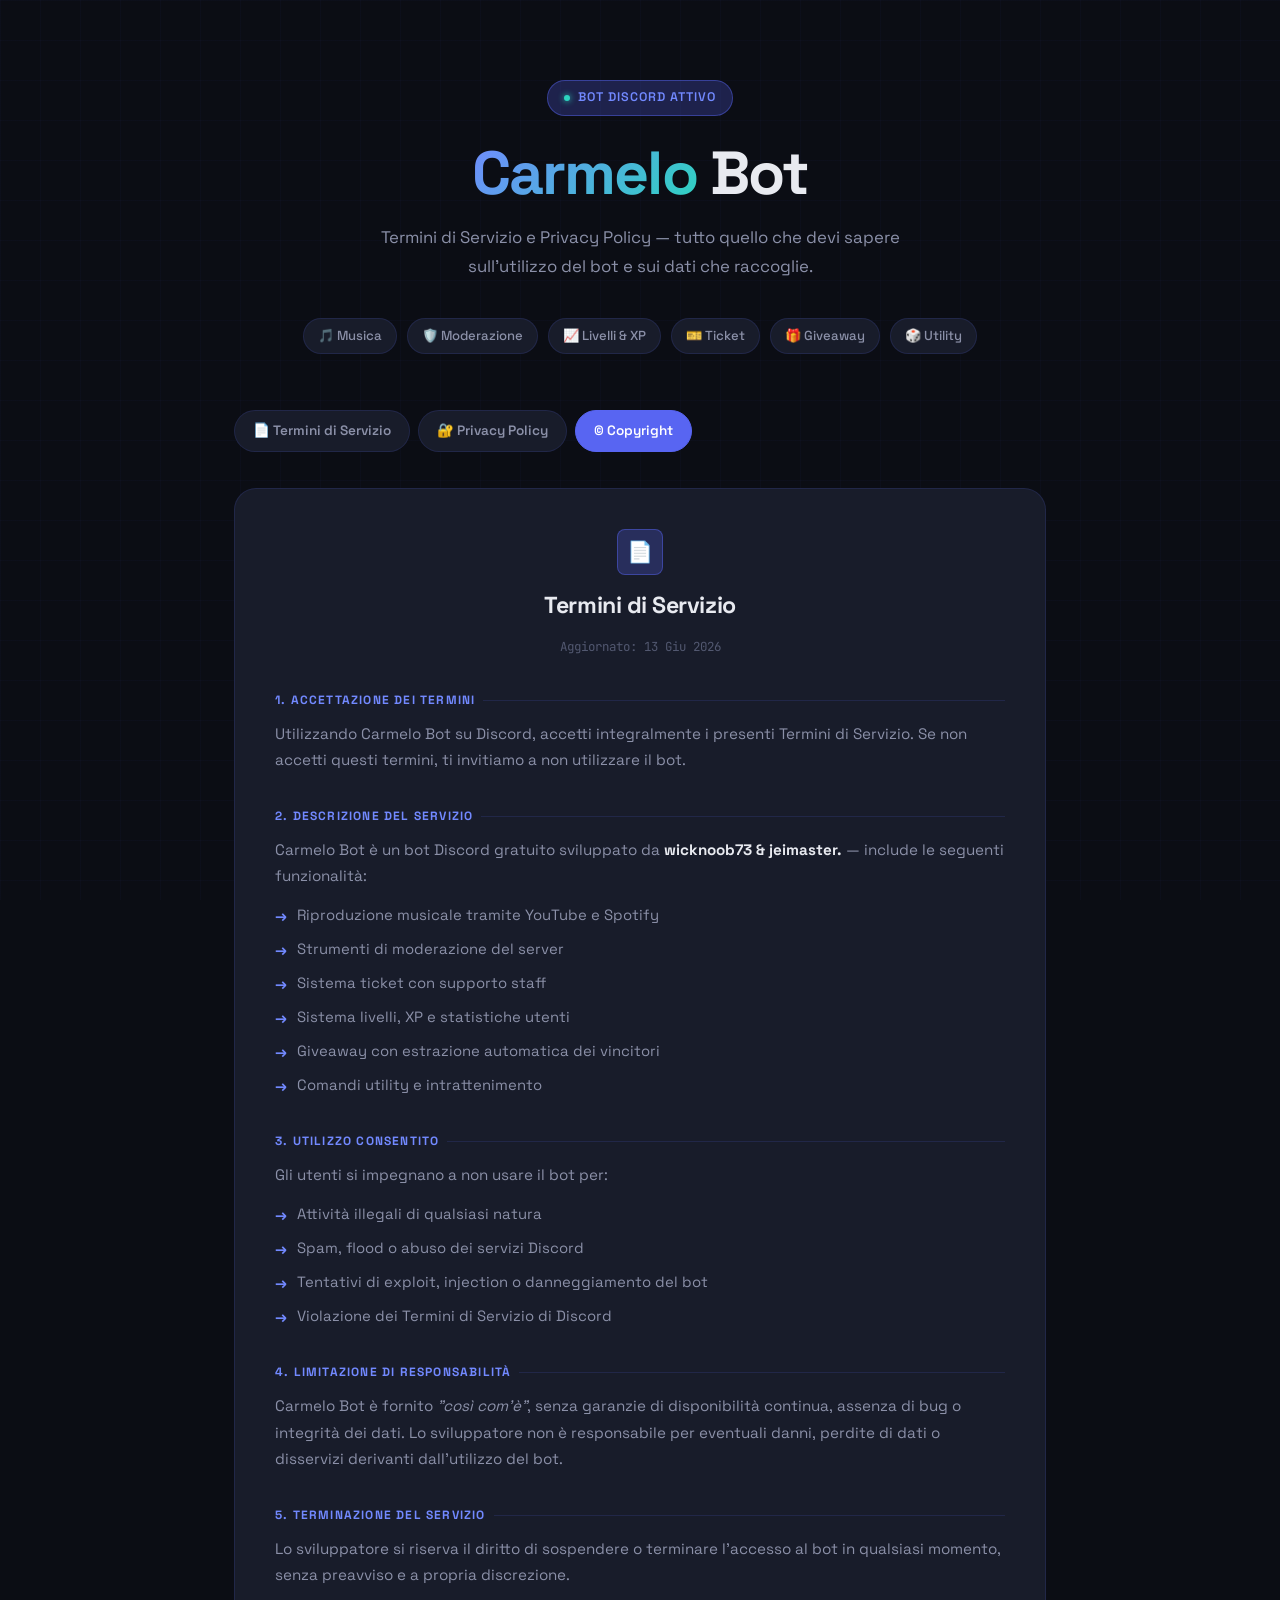
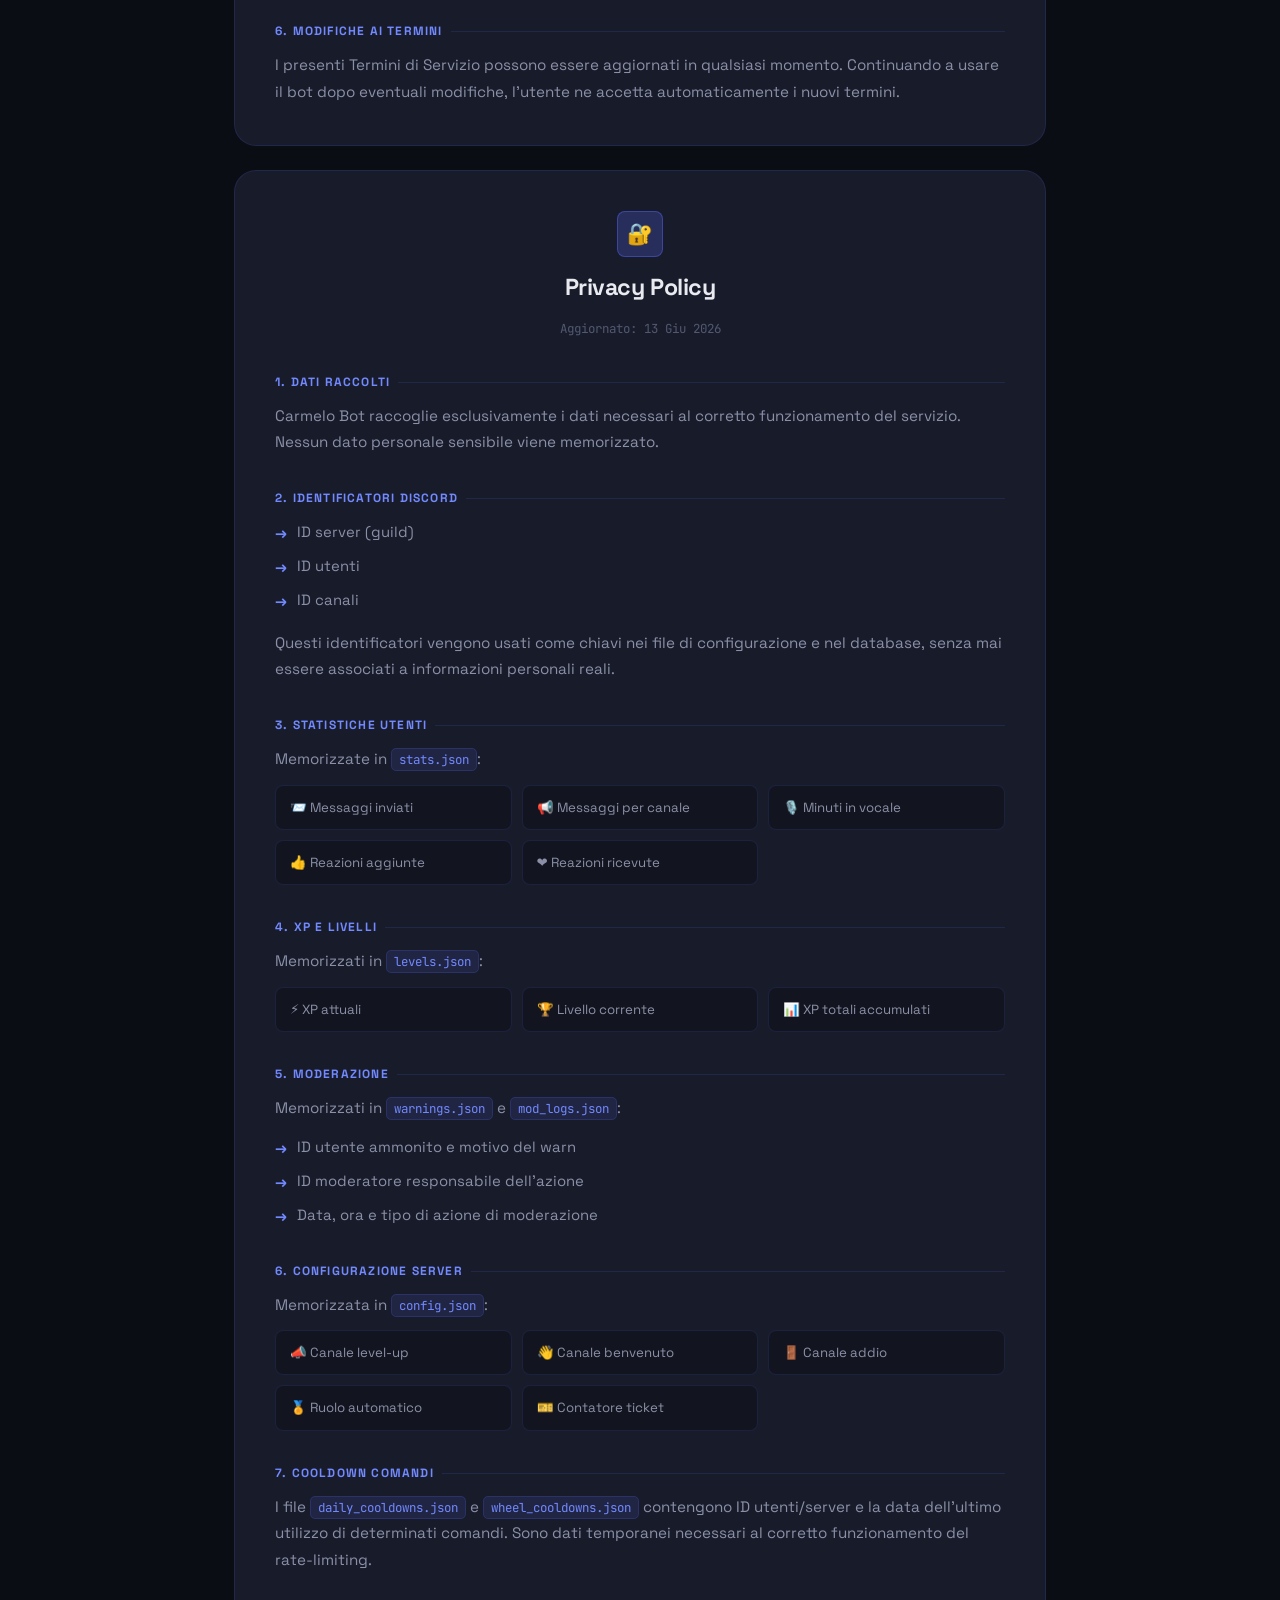
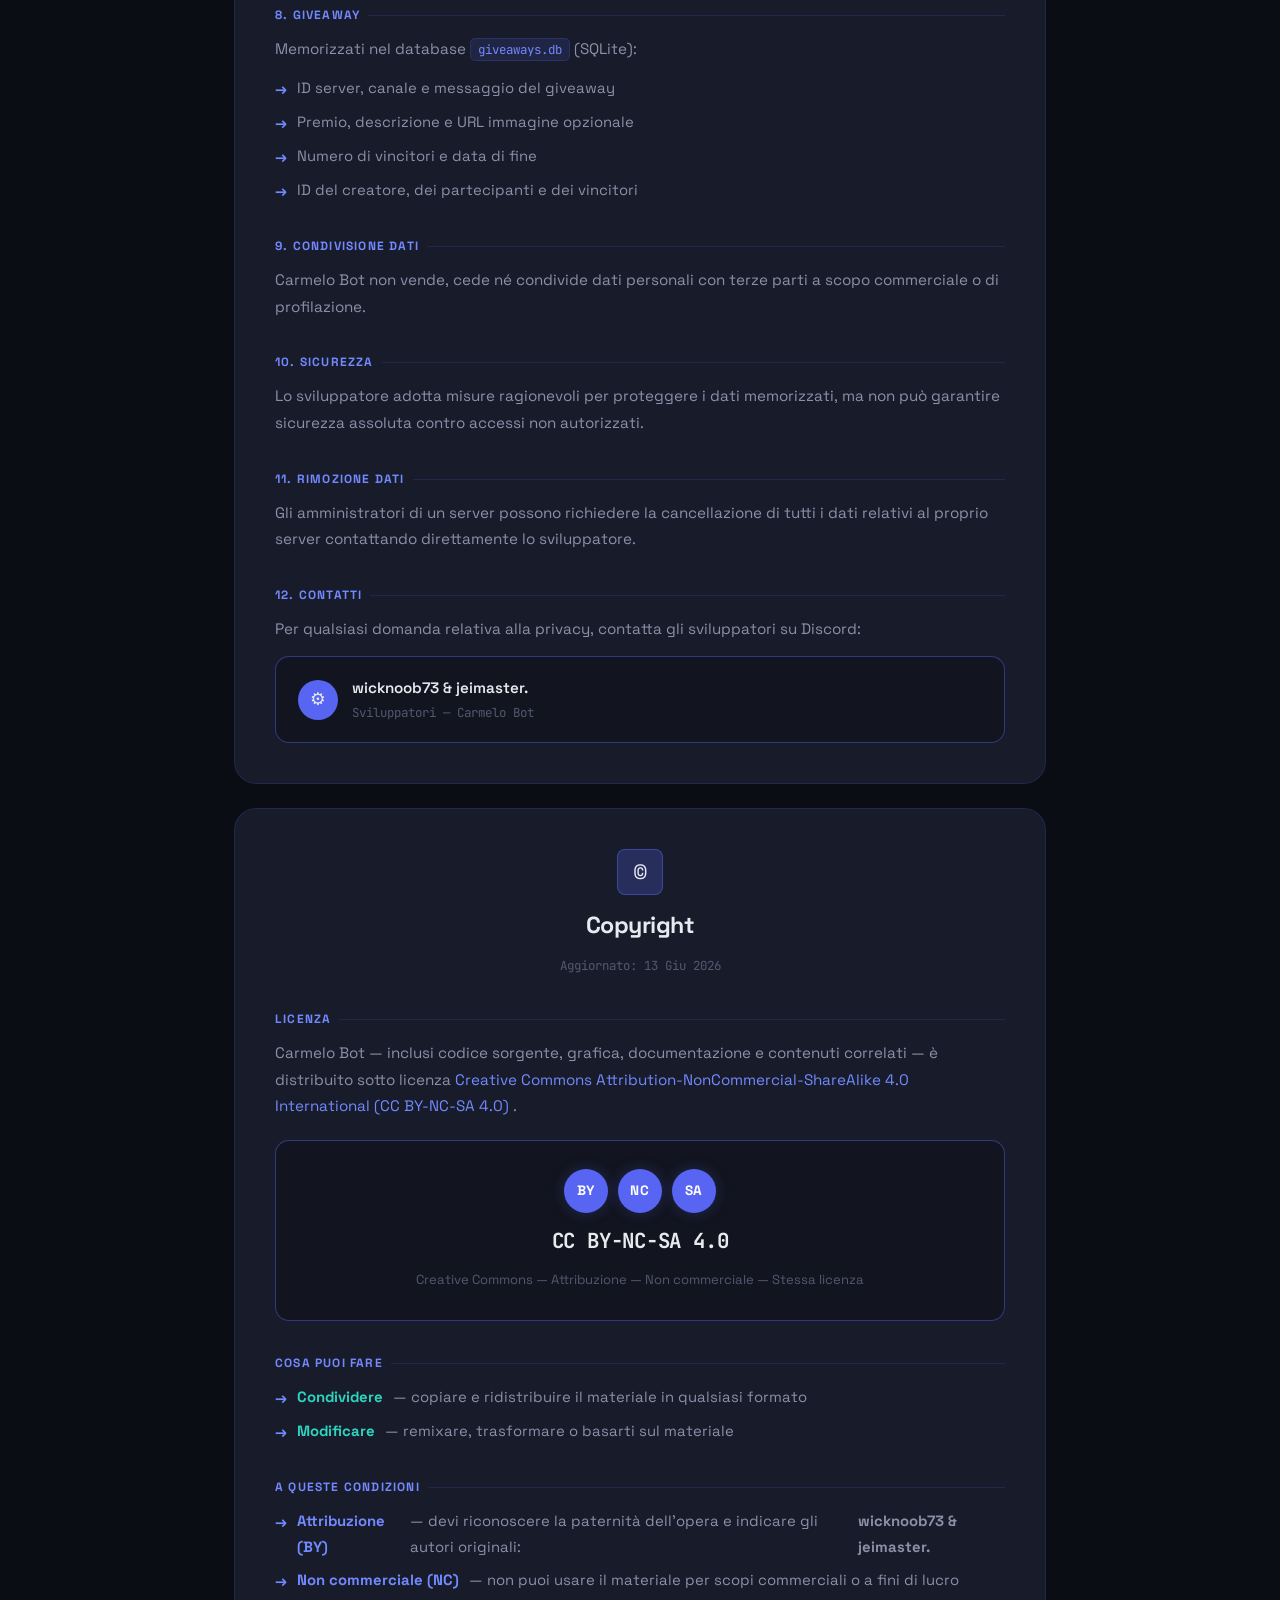
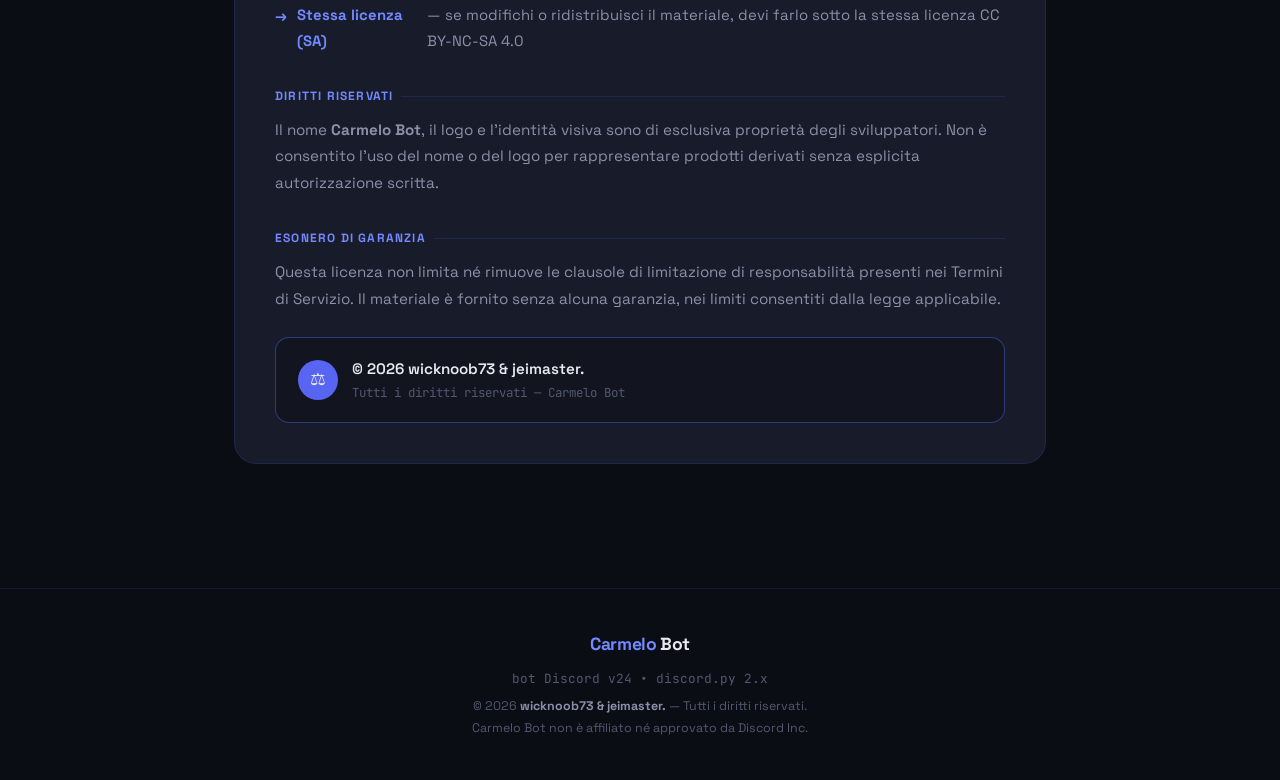
==== index.html @ e75f4383 "Add files via upload" ====
<!DOCTYPE html>
<html lang="it">
<head>
  <meta charset="UTF-8">
  <meta name="viewport" content="width=device-width, initial-scale=1.0">
  <title>Carmelo Bot — Termini di Servizio & Privacy Policy</title>
  <meta name="description" content="Termini di Servizio e Privacy Policy di Carmelo Bot, il bot Discord per musica, moderazione, livelli e molto altro.">
  <link rel="stylesheet" href="style.css">
</head>
<body>

<!-- ═══════════════════════════════ HERO ═══════════════════════════════ -->
<div class="container">
  <header class="hero">
    <div class="hero-badge">
      <span class="dot"></span>
      Bot Discord attivo
    </div>
    <h1><span>Carmelo</span> Bot</h1>
    <p class="hero-sub">
      Termini di Servizio e Privacy Policy — tutto quello che devi sapere
      sull'utilizzo del bot e sui dati che raccoglie.
    </p>
    <div class="hero-chips">
      <span class="chip">🎵 Musica</span>
      <span class="chip">🛡️ Moderazione</span>
      <span class="chip">📈 Livelli & XP</span>
      <span class="chip">🎫 Ticket</span>
      <span class="chip">🎁 Giveaway</span>
      <span class="chip">🎲 Utility</span>
    </div>
  </header>

  <!-- Navigazione sezioni -->
  <nav class="section-nav" aria-label="Sezioni">
    <a href="#tos"       class="nav-pill active">📄 Termini di Servizio</a>
    <a href="#privacy"   class="nav-pill">🔐 Privacy Policy</a>
    <a href="#copyright" class="nav-pill">©️ Copyright</a>
  </nav>

  <!-- ═══════════════════ TERMINI DI SERVIZIO ═══════════════════ -->
  <section id="tos" class="card">
    <div class="card-header card-header--center">
      <div class="card-icon">📄</div>
      <h2>Termini di Servizio</h2>
      <span class="last-updated">Aggiornato: 13 Giu 2026</span>
    </div>

    <h3>1. Accettazione dei termini</h3>
    <p>
      Utilizzando Carmelo Bot su Discord, accetti integralmente i presenti Termini di Servizio.
      Se non accetti questi termini, ti invitiamo a non utilizzare il bot.
    </p>

    <h3>2. Descrizione del servizio</h3>
    <p>
      Carmelo Bot è un bot Discord gratuito sviluppato da
      <strong style="color: var(--text-primary);">wicknoob73 &amp; jeimaster.</strong>
      — include le seguenti funzionalità:
    </p>
    <ul>
      <li>Riproduzione musicale tramite YouTube e Spotify</li>
      <li>Strumenti di moderazione del server</li>
      <li>Sistema ticket con supporto staff</li>
      <li>Sistema livelli, XP e statistiche utenti</li>
      <li>Giveaway con estrazione automatica dei vincitori</li>
      <li>Comandi utility e intrattenimento</li>
    </ul>

    <h3>3. Utilizzo consentito</h3>
    <p>Gli utenti si impegnano a non usare il bot per:</p>
    <ul>
      <li>Attività illegali di qualsiasi natura</li>
      <li>Spam, flood o abuso dei servizi Discord</li>
      <li>Tentativi di exploit, injection o danneggiamento del bot</li>
      <li>Violazione dei Termini di Servizio di Discord</li>
    </ul>

    <h3>4. Limitazione di responsabilità</h3>
    <p>
      Carmelo Bot è fornito <em>"così com'è"</em>, senza garanzie di disponibilità continua,
      assenza di bug o integrità dei dati. Lo sviluppatore non è responsabile per
      eventuali danni, perdite di dati o disservizi derivanti dall'utilizzo del bot.
    </p>

    <h3>5. Terminazione del servizio</h3>
    <p>
      Lo sviluppatore si riserva il diritto di sospendere o terminare l'accesso al bot
      in qualsiasi momento, senza preavviso e a propria discrezione.
    </p>

    <h3>6. Modifiche ai termini</h3>
    <p>
      I presenti Termini di Servizio possono essere aggiornati in qualsiasi momento.
      Continuando a usare il bot dopo eventuali modifiche, l'utente ne accetta automaticamente i nuovi termini.
    </p>
  </section>

  <!-- ═══════════════════ PRIVACY POLICY ═══════════════════════ -->
  <section id="privacy" class="card">
    <div class="card-header card-header--center">
      <div class="card-icon">🔐</div>
      <h2>Privacy Policy</h2>
      <span class="last-updated">Aggiornato: 13 Giu 2026</span>
    </div>

    <h3>1. Dati raccolti</h3>
    <p>
      Carmelo Bot raccoglie esclusivamente i dati necessari al corretto funzionamento
      del servizio. Nessun dato personale sensibile viene memorizzato.
    </p>

    <h3>2. Identificatori Discord</h3>
    <ul>
      <li>ID server (guild)</li>
      <li>ID utenti</li>
      <li>ID canali</li>
    </ul>
    <p>
      Questi identificatori vengono usati come chiavi nei file di configurazione
      e nel database, senza mai essere associati a informazioni personali reali.
    </p>

    <h3>3. Statistiche utenti</h3>
    <p>Memorizzate in <code>stats.json</code>:</p>
    <div class="file-grid">
      <div class="file-pill">📨 Messaggi inviati</div>
      <div class="file-pill">📢 Messaggi per canale</div>
      <div class="file-pill">🎙️ Minuti in vocale</div>
      <div class="file-pill">👍 Reazioni aggiunte</div>
      <div class="file-pill">❤️ Reazioni ricevute</div>
    </div>

    <h3>4. XP e livelli</h3>
    <p>Memorizzati in <code>levels.json</code>:</p>
    <div class="file-grid">
      <div class="file-pill">⚡ XP attuali</div>
      <div class="file-pill">🏆 Livello corrente</div>
      <div class="file-pill">📊 XP totali accumulati</div>
    </div>

    <h3>5. Moderazione</h3>
    <p>Memorizzati in <code>warnings.json</code> e <code>mod_logs.json</code>:</p>
    <ul>
      <li>ID utente ammonito e motivo del warn</li>
      <li>ID moderatore responsabile dell'azione</li>
      <li>Data, ora e tipo di azione di moderazione</li>
    </ul>

    <h3>6. Configurazione server</h3>
    <p>Memorizzata in <code>config.json</code>:</p>
    <div class="file-grid">
      <div class="file-pill">📣 Canale level-up</div>
      <div class="file-pill">👋 Canale benvenuto</div>
      <div class="file-pill">🚪 Canale addio</div>
      <div class="file-pill">🏅 Ruolo automatico</div>
      <div class="file-pill">🎫 Contatore ticket</div>
    </div>

    <h3>7. Cooldown comandi</h3>
    <p>
      I file <code>daily_cooldowns.json</code> e <code>wheel_cooldowns.json</code>
      contengono ID utenti/server e la data dell'ultimo utilizzo di determinati comandi.
      Sono dati temporanei necessari al corretto funzionamento del rate-limiting.
    </p>

    <h3>8. Giveaway</h3>
    <p>Memorizzati nel database <code>giveaways.db</code> (SQLite):</p>
    <ul>
      <li>ID server, canale e messaggio del giveaway</li>
      <li>Premio, descrizione e URL immagine opzionale</li>
      <li>Numero di vincitori e data di fine</li>
      <li>ID del creatore, dei partecipanti e dei vincitori</li>
    </ul>

    <h3>9. Condivisione dati</h3>
    <p>
      Carmelo Bot non vende, cede né condivide dati personali con terze parti
      a scopo commerciale o di profilazione.
    </p>

    <h3>10. Sicurezza</h3>
    <p>
      Lo sviluppatore adotta misure ragionevoli per proteggere i dati memorizzati,
      ma non può garantire sicurezza assoluta contro accessi non autorizzati.
    </p>

    <h3>11. Rimozione dati</h3>
    <p>
      Gli amministratori di un server possono richiedere la cancellazione di tutti i
      dati relativi al proprio server contattando direttamente lo sviluppatore.
    </p>

    <h3>12. Contatti</h3>
    <p>Per qualsiasi domanda relativa alla privacy, contatta gli sviluppatori su Discord:</p>
    <div class="contact-box">
      <div class="avatar">⚙️</div>
      <div>
        <div class="name">wicknoob73 &amp; jeimaster.</div>
        <div class="role">Sviluppatori — Carmelo Bot</div>
      </div>
    </div>
  </section>

  <!-- ═══════════════════ COPYRIGHT ════════════════════════════ -->
  <section id="copyright" class="card">
    <div class="card-header card-header--center">
      <div class="card-icon">©️</div>
      <h2>Copyright</h2>
      <span class="last-updated">Aggiornato: 13 Giu 2026</span>
    </div>

    <h3>Licenza</h3>
    <p>
      Carmelo Bot — inclusi codice sorgente, grafica, documentazione e contenuti correlati —
      è distribuito sotto licenza
      <a href="https://creativecommons.org/licenses/by-nc-sa/4.0/" target="_blank" rel="noopener">
        Creative Commons Attribution-NonCommercial-ShareAlike 4.0 International (CC BY-NC-SA 4.0)
      </a>.
    </p>

    <div class="license-banner">
      <div class="license-badges">
        <span class="license-badge">BY</span>
        <span class="license-badge">NC</span>
        <span class="license-badge">SA</span>
      </div>
      <div class="license-name">CC BY-NC-SA 4.0</div>
      <div class="license-full">Creative Commons — Attribuzione — Non commerciale — Stessa licenza</div>
    </div>

    <h3>Cosa puoi fare</h3>
    <ul>
      <li><strong style="color:var(--accent-teal)">Condividere</strong> — copiare e ridistribuire il materiale in qualsiasi formato</li>
      <li><strong style="color:var(--accent-teal)">Modificare</strong> — remixare, trasformare o basarti sul materiale</li>
    </ul>

    <h3>A queste condizioni</h3>
    <ul>
      <li><strong style="color:var(--blurple-lt)">Attribuzione (BY)</strong> — devi riconoscere la paternità dell'opera e indicare gli autori originali: <strong>wicknoob73 &amp; jeimaster.</strong></li>
      <li><strong style="color:var(--blurple-lt)">Non commerciale (NC)</strong> — non puoi usare il materiale per scopi commerciali o a fini di lucro</li>
      <li><strong style="color:var(--blurple-lt)">Stessa licenza (SA)</strong> — se modifichi o ridistribuisci il materiale, devi farlo sotto la stessa licenza CC BY-NC-SA 4.0</li>
    </ul>

    <h3>Diritti riservati</h3>
    <p>
      Il nome <strong>Carmelo Bot</strong>, il logo e l'identità visiva sono di esclusiva proprietà
      degli sviluppatori. Non è consentito l'uso del nome o del logo per rappresentare
      prodotti derivati senza esplicita autorizzazione scritta.
    </p>

    <h3>Esonero di garanzia</h3>
    <p>
      Questa licenza non limita né rimuove le clausole di limitazione di responsabilità
      presenti nei Termini di Servizio. Il materiale è fornito senza alcuna garanzia,
      nei limiti consentiti dalla legge applicabile.
    </p>

    <div class="contact-box" style="margin-top:24px">
      <div class="avatar">⚖️</div>
      <div>
        <div class="name">&copy; 2026 wicknoob73 &amp; jeimaster.</div>
        <div class="role">Tutti i diritti riservati — Carmelo Bot</div>
      </div>
    </div>
  </section>
</div>

<!-- ═══════════════════════════════ FOOTER ══════════════════════════════ -->
<footer>
  <div class="footer-logo"><span>Carmelo</span> Bot</div>
  <div class="footer-meta">bot Discord v24 • discord.py 2.x</div>
  <div class="footer-copy">
    &copy; 2026 <strong>wicknoob73 &amp; jeimaster.</strong> — Tutti i diritti riservati.<br>
    Carmelo Bot non è affiliato né approvato da Discord Inc.
  </div>
</footer>

<script>
  // Evidenzia la nav pill in base alla sezione visibile
  const pills = document.querySelectorAll('.nav-pill');
  const sections = document.querySelectorAll('section[id]');

  const observer = new IntersectionObserver(entries => {
    entries.forEach(entry => {
      if (entry.isIntersecting) {
        pills.forEach(p => p.classList.remove('active'));
        const active = document.querySelector(`.nav-pill[href="#${entry.target.id}"]`);
        if (active) active.classList.add('active');
      }
    });
  }, { threshold: 0.4 });

  sections.forEach(s => observer.observe(s));
</script>

</body>
</html>
---- style.css ----
/* ============================================================
   Carmelo Bot — style.css
   ============================================================ */

@import url('https://fonts.googleapis.com/css2?family=Space+Grotesk:wght@300;400;500;600;700&family=JetBrains+Mono:wght@400;500&display=swap');

/* ── Reset & base ──────────────────────────────────────────── */
*, *::before, *::after { box-sizing: border-box; margin: 0; padding: 0; }

:root {
  --bg-base:    #0b0d14;
  --bg-surface: #12151f;
  --bg-card:    #181c2a;
  --bg-hover:   #1e2236;

  --blurple:    #5865F2;
  --blurple-lt: #7289ff;
  --blurple-glow: rgba(88,101,242,0.25);

  --accent-gold: #fbbf24;
  --accent-teal: #2dd4bf;

  --text-primary:   #e8eaf0;
  --text-secondary: #8b90a8;
  --text-muted:     #525870;

  --border:     rgba(88,101,242,0.15);
  --border-hover: rgba(88,101,242,0.45);

  --radius-sm:  8px;
  --radius-md:  14px;
  --radius-lg:  22px;

  --font-main: 'Space Grotesk', system-ui, sans-serif;
  --font-mono: 'JetBrains Mono', monospace;

  --transition: 0.2s cubic-bezier(.4,0,.2,1);
}

html { scroll-behavior: smooth; }

body {
  font-family: var(--font-main);
  background-color: var(--bg-base);
  color: var(--text-primary);
  line-height: 1.75;
  min-height: 100vh;
  -webkit-font-smoothing: antialiased;
}

/* ── Ambient grid background ───────────────────────────────── */
body::before {
  content: '';
  position: fixed;
  inset: 0;
  background-image:
    linear-gradient(rgba(88,101,242,0.03) 1px, transparent 1px),
    linear-gradient(90deg, rgba(88,101,242,0.03) 1px, transparent 1px);
  background-size: 40px 40px;
  pointer-events: none;
  z-index: 0;
}

/* ── Layout ────────────────────────────────────────────────── */
.container {
  position: relative;
  z-index: 1;
  max-width: 860px;
  margin: 0 auto;
  padding: 0 24px 80px;
}

/* ── Hero header ───────────────────────────────────────────── */
.hero {
  text-align: center;
  padding: 80px 0 56px;
  position: relative;
}

.hero-badge {
  display: inline-flex;
  align-items: center;
  gap: 8px;
  background: var(--blurple-glow);
  border: 1px solid var(--border-hover);
  border-radius: 999px;
  padding: 6px 16px;
  font-size: 0.78rem;
  font-weight: 600;
  letter-spacing: 0.08em;
  text-transform: uppercase;
  color: var(--blurple-lt);
  margin-bottom: 24px;
}

.hero-badge .dot {
  width: 6px; height: 6px;
  border-radius: 50%;
  background: var(--accent-teal);
  box-shadow: 0 0 6px var(--accent-teal);
  animation: pulse 2s ease-in-out infinite;
}

@keyframes pulse {
  0%, 100% { opacity: 1; }
  50%       { opacity: 0.4; }
}

.hero h1 {
  font-size: clamp(2.4rem, 6vw, 3.8rem);
  font-weight: 700;
  letter-spacing: -0.03em;
  line-height: 1.1;
  color: var(--text-primary);
  margin-bottom: 16px;
}

.hero h1 span {
  background: linear-gradient(135deg, var(--blurple-lt) 0%, var(--accent-teal) 100%);
  -webkit-background-clip: text;
  -webkit-text-fill-color: transparent;
  background-clip: text;
}

.hero-sub {
  font-size: 1.05rem;
  color: var(--text-secondary);
  max-width: 520px;
  margin: 0 auto 36px;
}

.hero-chips {
  display: flex;
  flex-wrap: wrap;
  justify-content: center;
  gap: 10px;
  margin-top: 4px;
}

.chip {
  display: inline-flex;
  align-items: center;
  gap: 6px;
  background: var(--bg-card);
  border: 1px solid var(--border);
  border-radius: 999px;
  padding: 6px 14px;
  font-size: 0.82rem;
  color: var(--text-secondary);
  font-weight: 500;
  transition: border-color var(--transition), color var(--transition);
}

.chip:hover {
  border-color: var(--blurple);
  color: var(--text-primary);
}

/* ── Section nav pills ─────────────────────────────────────── */
.section-nav {
  display: flex;
  gap: 8px;
  margin-bottom: 32px;
  overflow-x: auto;
  padding-bottom: 4px;
}

.nav-pill {
  flex-shrink: 0;
  padding: 8px 18px;
  border-radius: 999px;
  font-size: 0.85rem;
  font-weight: 600;
  color: var(--text-secondary);
  background: var(--bg-card);
  border: 1px solid var(--border);
  text-decoration: none;
  transition: all var(--transition);
}

.nav-pill:hover,
.nav-pill.active {
  background: var(--blurple);
  border-color: var(--blurple);
  color: #fff;
}

/* ── Cards ─────────────────────────────────────────────────── */
.card {
  background: var(--bg-card);
  border: 1px solid var(--border);
  border-radius: var(--radius-lg);
  padding: 40px 40px;
  margin-bottom: 24px;
  position: relative;
  overflow: hidden;
  transition: border-color var(--transition), box-shadow var(--transition);
}

.card::before {
  content: '';
  position: absolute;
  top: 0; left: 0; right: 0;
  height: 2px;
  background: linear-gradient(90deg, var(--blurple), var(--accent-teal));
  opacity: 0;
  transition: opacity var(--transition);
}

.card:hover {
  border-color: var(--border-hover);
  box-shadow: 0 8px 40px rgba(0,0,0,0.4), 0 0 0 1px var(--blurple-glow);
}

.card:hover::before { opacity: 1; }

.card-header {
  display: flex;
  align-items: center;
  gap: 14px;
  margin-bottom: 32px;
}

.card-icon {
  width: 46px; height: 46px;
  border-radius: var(--radius-sm);
  background: var(--blurple-glow);
  border: 1px solid var(--border-hover);
  display: flex; align-items: center; justify-content: center;
  font-size: 1.3rem;
  flex-shrink: 0;
}

.card h2 {
  font-size: 1.45rem;
  font-weight: 700;
  color: var(--text-primary);
  letter-spacing: -0.02em;
}

.last-updated {
  font-size: 0.78rem;
  color: var(--text-muted);
  font-family: var(--font-mono);
  margin-left: auto;
  flex-shrink: 0;
}

/* ── Section headings inside cards ─────────────────────────── */
.card h3 {
  font-size: 0.75rem;
  font-weight: 700;
  letter-spacing: 0.1em;
  text-transform: uppercase;
  color: var(--blurple-lt);
  margin: 32px 0 10px;
  display: flex;
  align-items: center;
  gap: 8px;
}

.card h3::after {
  content: '';
  flex: 1;
  height: 1px;
  background: var(--border);
}

.card h3:first-of-type { margin-top: 0; }

/* ── Body text ─────────────────────────────────────────────── */
.card p {
  color: var(--text-secondary);
  font-size: 0.95rem;
  margin-bottom: 12px;
}

.card p:last-child { margin-bottom: 0; }

/* ── Lists ─────────────────────────────────────────────────── */
.card ul {
  list-style: none;
  margin: 10px 0 16px;
  display: flex;
  flex-direction: column;
  gap: 7px;
}

.card ul li {
  display: flex;
  align-items: flex-start;
  gap: 10px;
  font-size: 0.93rem;
  color: var(--text-secondary);
}

.card ul li::before {
  content: '→';
  color: var(--blurple-lt);
  font-weight: 700;
  flex-shrink: 0;
  margin-top: 1px;
}

/* ── Inline code ───────────────────────────────────────────── */
code {
  font-family: var(--font-mono);
  font-size: 0.82em;
  background: rgba(88,101,242,0.12);
  border: 1px solid rgba(88,101,242,0.2);
  color: var(--blurple-lt);
  padding: 2px 7px;
  border-radius: 5px;
}

/* ── Data file grid ─────────────────────────────────────────── */
.file-grid {
  display: grid;
  grid-template-columns: repeat(auto-fill, minmax(200px, 1fr));
  gap: 10px;
  margin: 12px 0 16px;
}

.file-pill {
  display: flex;
  align-items: center;
  gap: 9px;
  padding: 10px 14px;
  background: var(--bg-surface);
  border: 1px solid var(--border);
  border-radius: var(--radius-sm);
  font-size: 0.83rem;
  color: var(--text-secondary);
  transition: border-color var(--transition);
}

.file-pill:hover { border-color: var(--blurple); }

.file-pill code {
  background: none;
  border: none;
  padding: 0;
  font-size: 0.83rem;
  color: var(--blurple-lt);
}

/* ── Contact highlight ─────────────────────────────────────── */
.contact-box {
  display: flex;
  align-items: center;
  gap: 14px;
  background: var(--bg-surface);
  border: 1px solid var(--border-hover);
  border-radius: var(--radius-md);
  padding: 18px 22px;
  margin-top: 14px;
}

.contact-box .avatar {
  width: 40px; height: 40px;
  border-radius: 50%;
  background: var(--blurple);
  display: flex; align-items: center; justify-content: center;
  font-size: 1.1rem;
  flex-shrink: 0;
}

.contact-box .name {
  font-weight: 600;
  color: var(--text-primary);
  font-size: 0.95rem;
}

.contact-box .role {
  font-size: 0.78rem;
  color: var(--text-muted);
  font-family: var(--font-mono);
}

/* ── Footer ────────────────────────────────────────────────── */
footer {
  position: relative;
  z-index: 1;
  text-align: center;
  padding: 40px 24px;
  border-top: 1px solid var(--border);
  margin-top: 20px;
}

.footer-logo {
  font-size: 1.1rem;
  font-weight: 700;
  color: var(--text-primary);
  letter-spacing: -0.02em;
  margin-bottom: 8px;
}

.footer-logo span {
  color: var(--blurple-lt);
}

.footer-meta {
  font-size: 0.8rem;
  color: var(--text-muted);
  font-family: var(--font-mono);
  margin-bottom: 6px;
}

.footer-copy {
  font-size: 0.78rem;
  color: var(--text-muted);
}

.footer-copy strong {
  color: var(--text-secondary);
}

/* ── Links ─────────────────────────────────────────────────── */
a { color: var(--blurple-lt); text-decoration: none; transition: color var(--transition); }
a:hover { color: var(--accent-teal); }

/* ── Centered card header variant ──────────────────────────── */
.card-header--center {
  flex-direction: column;
  align-items: center;
  text-align: center;
  gap: 10px;
}

.card-header--center .last-updated {
  margin-left: 0;
}

/* ── License banner ─────────────────────────────────────────── */
.license-banner {
  display: flex;
  flex-direction: column;
  align-items: center;
  gap: 10px;
  background: var(--bg-surface);
  border: 1px solid var(--border-hover);
  border-radius: var(--radius-md);
  padding: 28px 24px;
  margin: 20px 0 8px;
  text-align: center;
}

.license-badges {
  display: flex;
  gap: 10px;
}

.license-badge {
  display: inline-flex;
  align-items: center;
  justify-content: center;
  width: 44px; height: 44px;
  border-radius: 50%;
  background: var(--blurple);
  color: #fff;
  font-weight: 800;
  font-size: 0.85rem;
  letter-spacing: 0.04em;
  box-shadow: 0 0 14px var(--blurple-glow);
}

.license-name {
  font-size: 1.3rem;
  font-weight: 700;
  color: var(--text-primary);
  letter-spacing: -0.01em;
  font-family: var(--font-mono);
}

.license-full {
  font-size: 0.82rem;
  color: var(--text-muted);
}

/* ── Responsive ─────────────────────────────────────────────── */
@media (max-width: 600px) {
  .card { padding: 28px 22px; }
  .card-header { flex-wrap: wrap; }
  .last-updated { margin-left: 0; }
  .hero { padding: 56px 0 40px; }
}
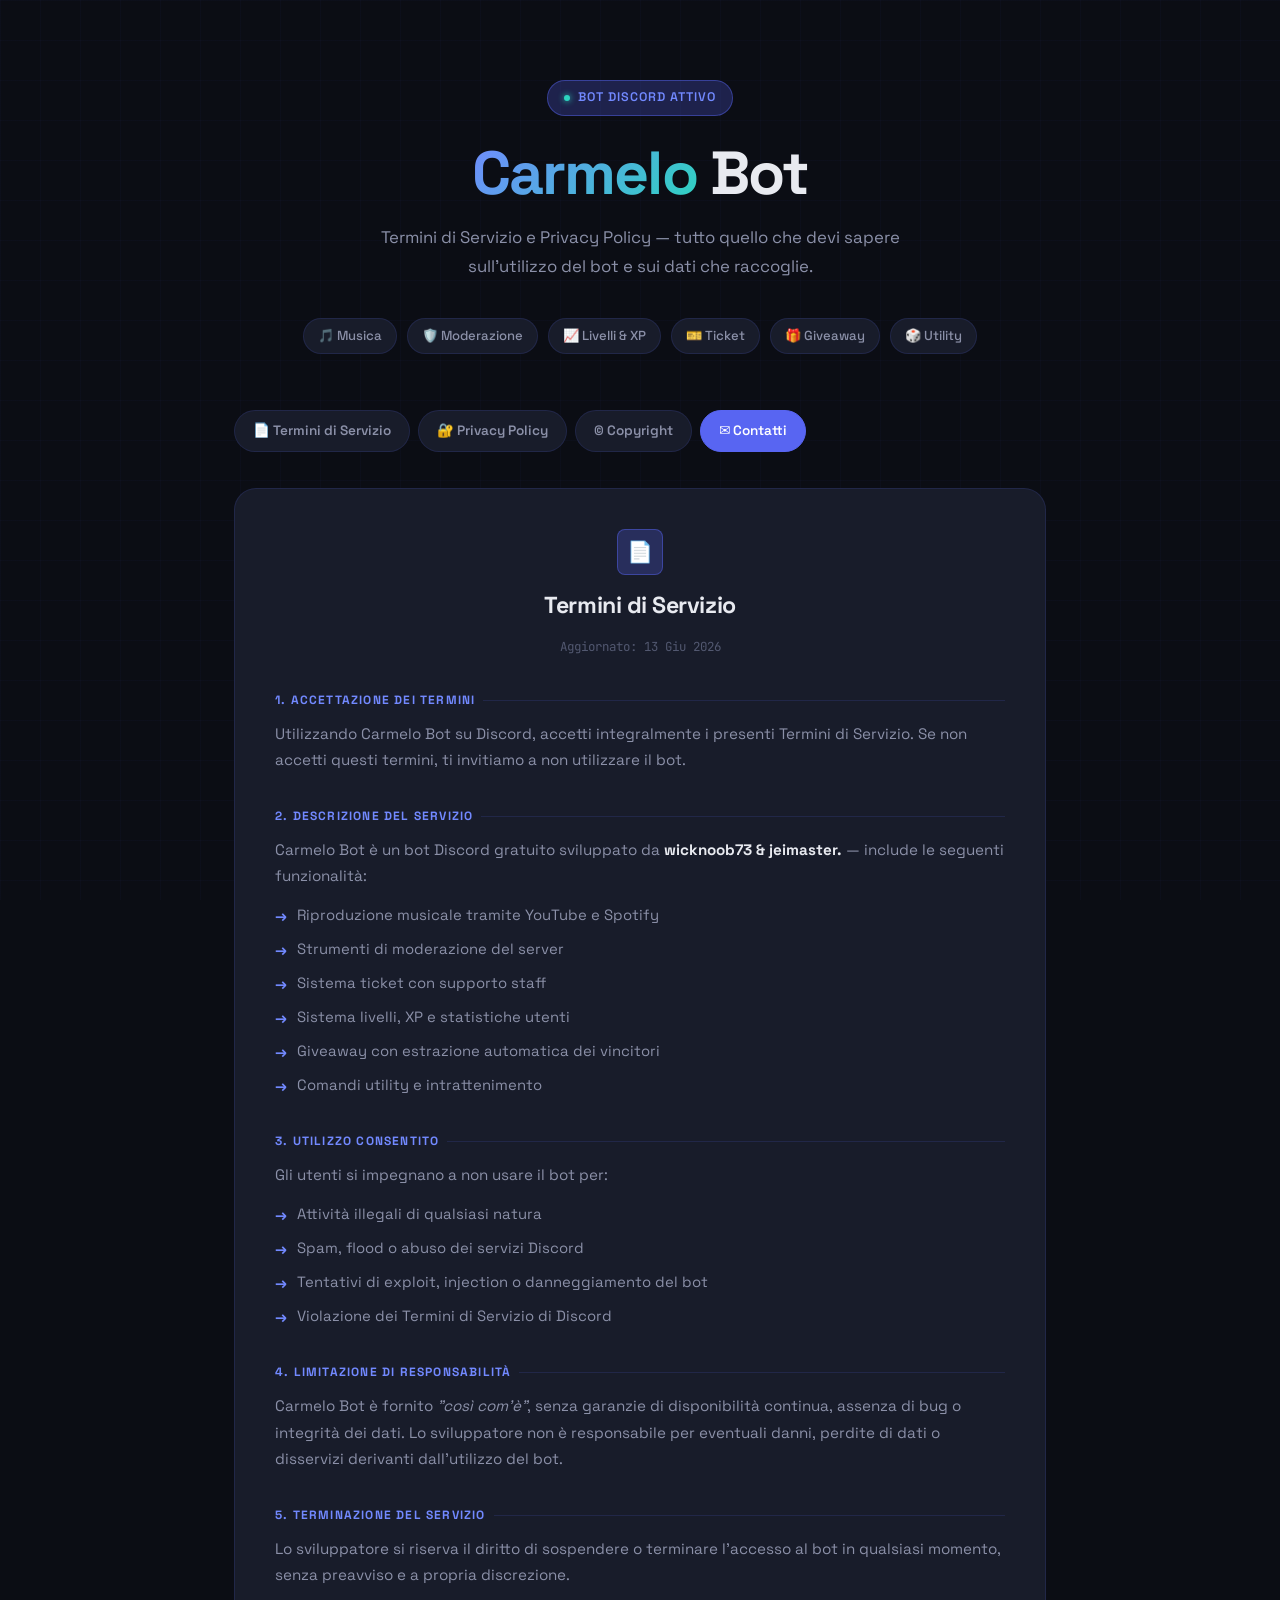
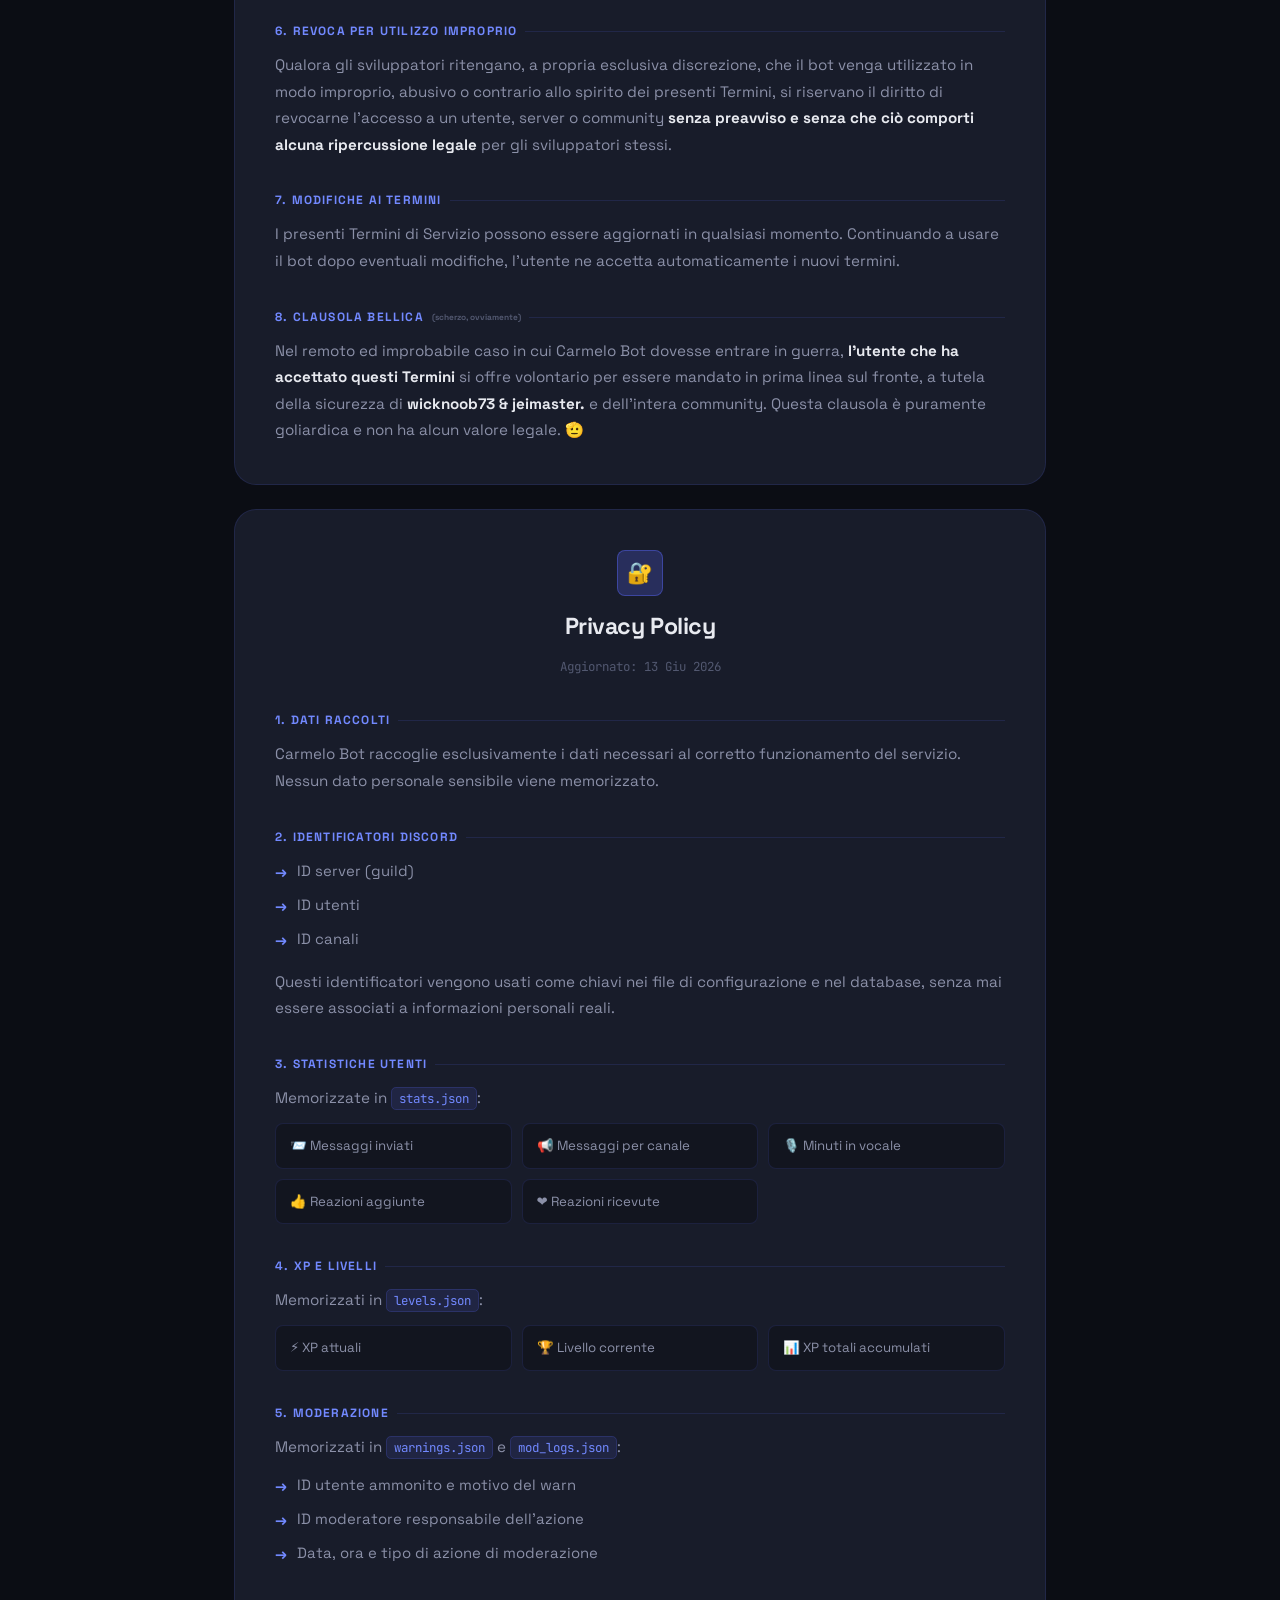
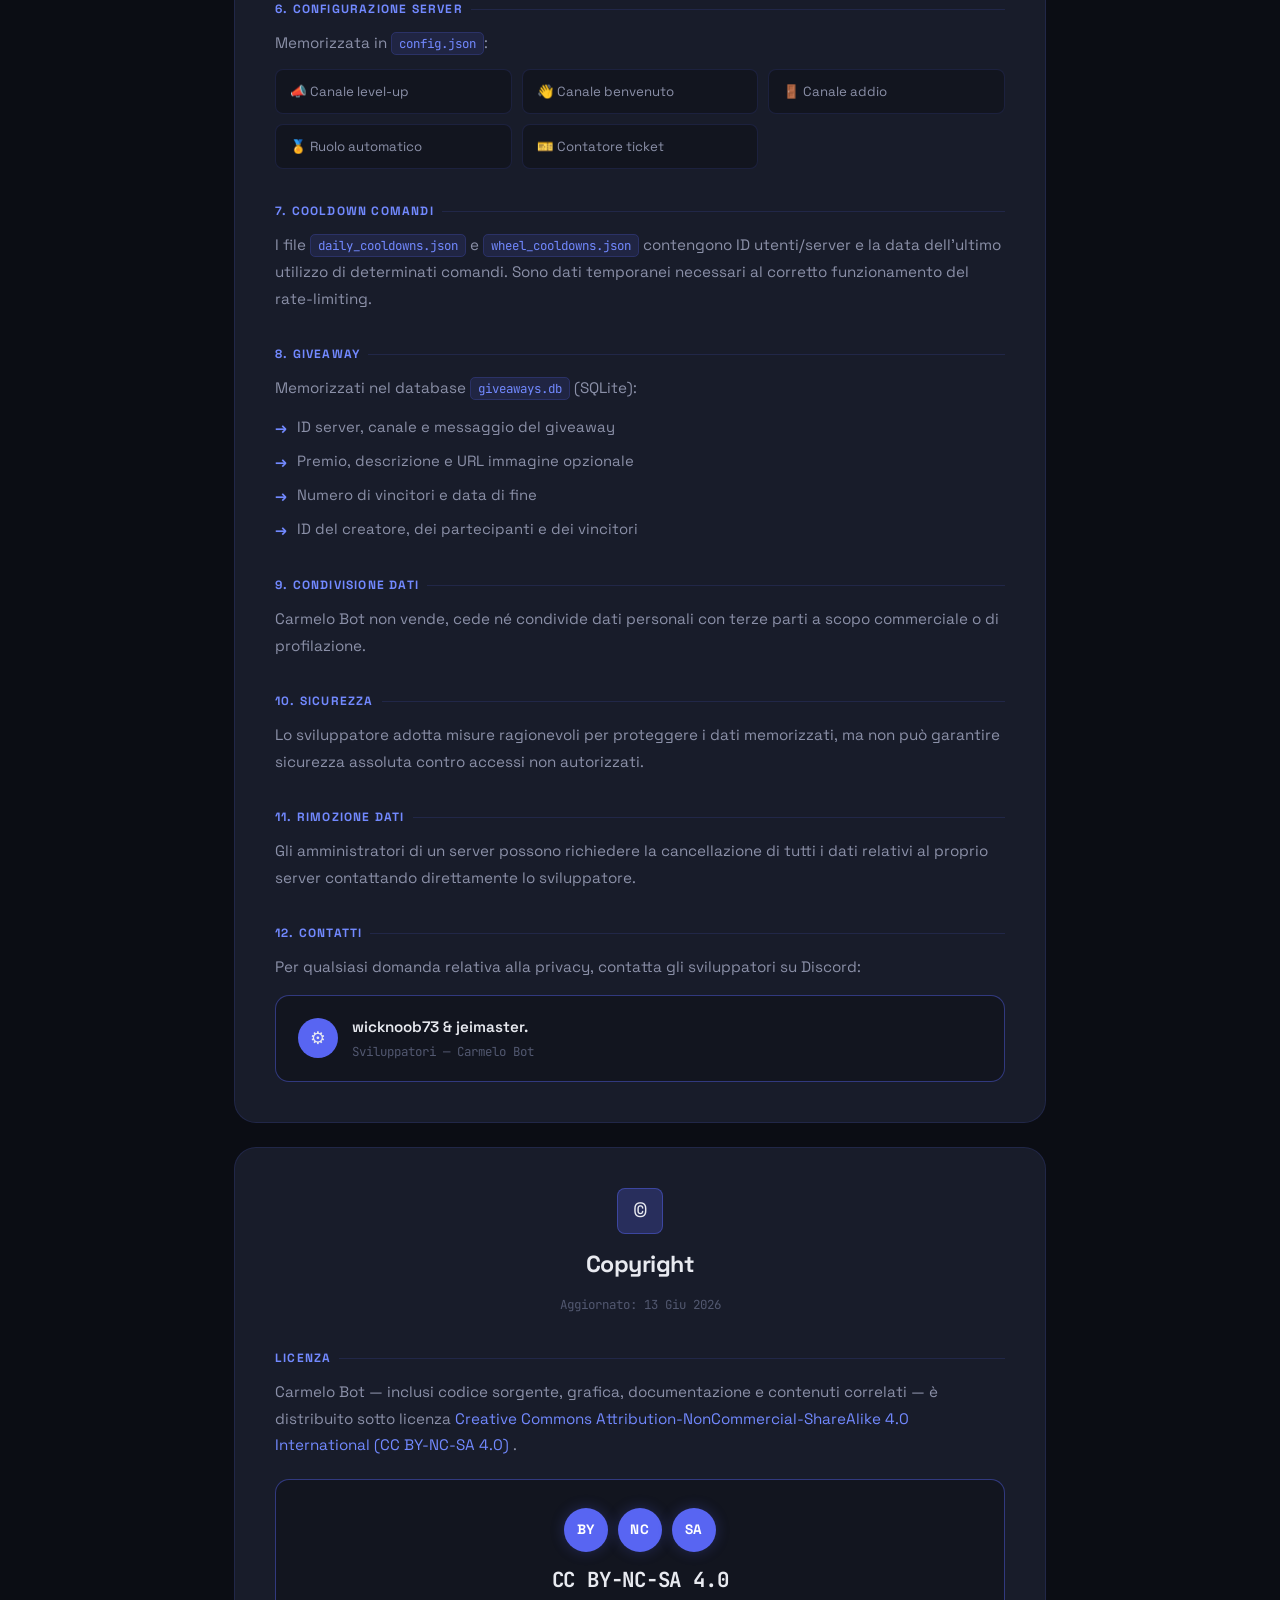
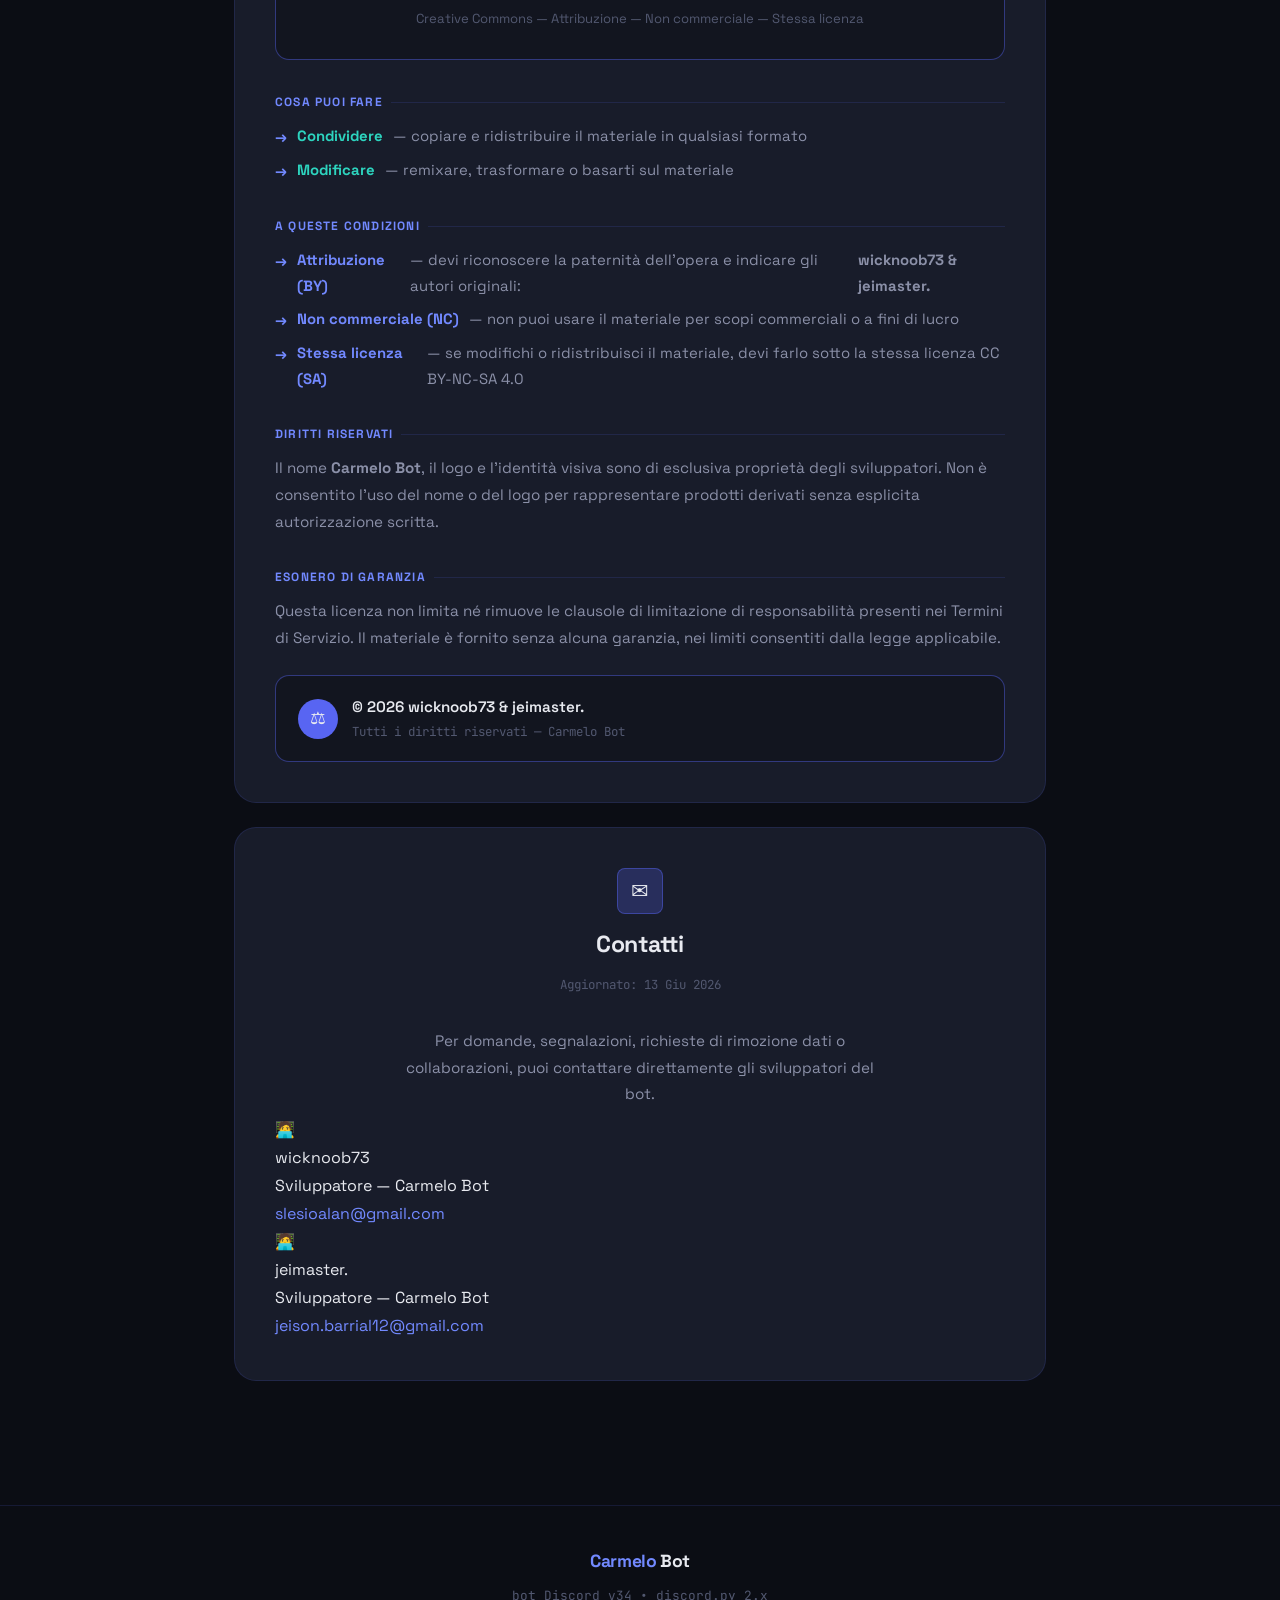
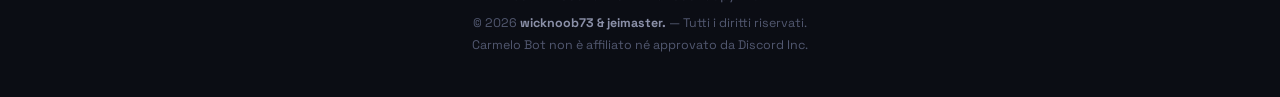
==== commit 6493394e: "Update index.html" ====
--- a/index.html
+++ b/index.html
@@ -36,6 +36,7 @@
     <a href="#tos"       class="nav-pill active">📄 Termini di Servizio</a>
     <a href="#privacy"   class="nav-pill">🔐 Privacy Policy</a>
     <a href="#copyright" class="nav-pill">©️ Copyright</a>
+    <a href="#contatti"  class="nav-pill">✉️ Contatti</a>
   </nav>
 
   <!-- ═══════════════════ TERMINI DI SERVIZIO ═══════════════════ -->
@@ -89,10 +90,29 @@
       in qualsiasi momento, senza preavviso e a propria discrezione.
     </p>
 
-    <h3>6. Modifiche ai termini</h3>
+    <h3>6. Revoca per utilizzo improprio</h3>
+    <p>
+      Qualora gli sviluppatori ritengano, a propria esclusiva discrezione, che il bot venga
+      utilizzato in modo improprio, abusivo o contrario allo spirito dei presenti Termini,
+      si riservano il diritto di revocarne l'accesso a un utente, server o community
+      <strong style="color:var(--text-primary);">senza preavviso e senza che ciò comporti
+      alcuna ripercussione legale</strong> per gli sviluppatori stessi.
+    </p>
+
+    <h3>7. Modifiche ai termini</h3>
     <p>
       I presenti Termini di Servizio possono essere aggiornati in qualsiasi momento.
       Continuando a usare il bot dopo eventuali modifiche, l'utente ne accetta automaticamente i nuovi termini.
+    </p>
+
+    <h3>8. Clausola bellica <span style="font-size:0.7em; color:var(--text-muted); text-transform:none; letter-spacing:0;">(scherzo, ovviamente)</span></h3>
+    <p>
+      Nel remoto ed improbabile caso in cui Carmelo Bot dovesse entrare in guerra,
+      <strong style="color:var(--text-primary);">l'utente che ha accettato questi Termini</strong>
+      si offre volontario per essere mandato in prima linea sul fronte,
+      a tutela della sicurezza di
+      <strong style="color:var(--text-primary);">wicknoob73 &amp; jeimaster.</strong> e dell'intera community.
+      Questa clausola è puramente goliardica e non ha alcun valore legale. 🫡
     </p>
   </section>
 
@@ -264,12 +284,44 @@
       </div>
     </div>
   </section>
+
+  <!-- ═══════════════════ CONTATTI ═════════════════════════════ -->
+  <section id="contatti" class="card">
+    <div class="card-header card-header--center">
+      <div class="card-icon">✉️</div>
+      <h2>Contatti</h2>
+      <span class="last-updated">Aggiornato: 13 Giu 2026</span>
+    </div>
+
+    <p style="text-align:center; max-width:480px; margin:0 auto 8px;">
+      Per domande, segnalazioni, richieste di rimozione dati o collaborazioni,
+      puoi contattare direttamente gli sviluppatori del bot.
+    </p>
+
+    <div class="contacts-grid">
+      <div class="contact-card">
+        <div class="contact-avatar">🧑‍💻</div>
+        <div class="contact-discord">wicknoob73</div>
+        <div class="contact-role">Sviluppatore — Carmelo Bot</div>
+        <a class="contact-email" href="mailto:wicknoob73@example.com">slesioalan@gmail.com</a>
+      </div>
+
+      <div class="contact-card">
+        <div class="contact-avatar">🧑‍💻</div>
+        <div class="contact-discord">jeimaster.</div>
+        <div class="contact-role">Sviluppatore — Carmelo Bot</div>
+        <a class="contact-email" href="mailto:jeimaster@example.com">jeison.barrial12@gmail.com</a>
+      </div>
+    </div>
+
+    
+  </section>
 </div>
 
 <!-- ═══════════════════════════════ FOOTER ══════════════════════════════ -->
 <footer>
   <div class="footer-logo"><span>Carmelo</span> Bot</div>
-  <div class="footer-meta">bot Discord v24 • discord.py 2.x</div>
+  <div class="footer-meta">bot Discord v34 • discord.py 2.x</div>
   <div class="footer-copy">
     &copy; 2026 <strong>wicknoob73 &amp; jeimaster.</strong> — Tutti i diritti riservati.<br>
     Carmelo Bot non è affiliato né approvato da Discord Inc.
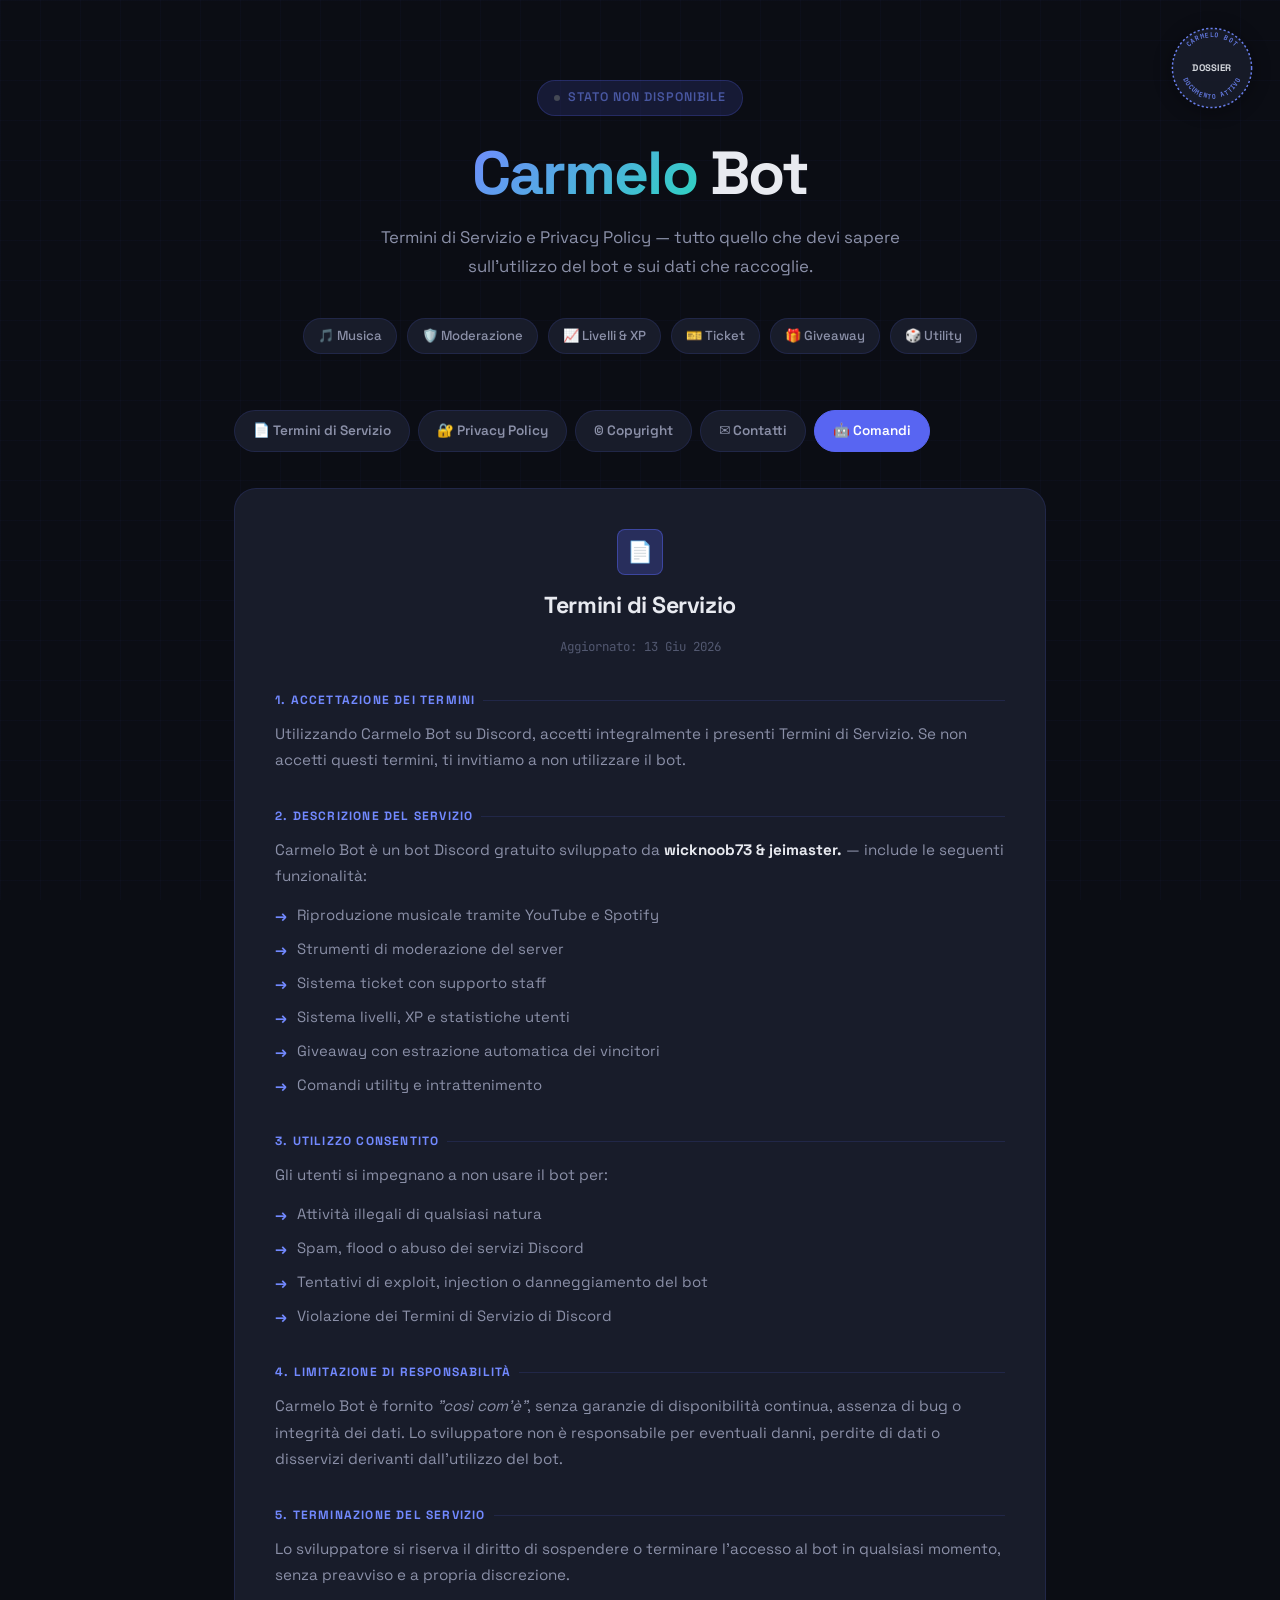
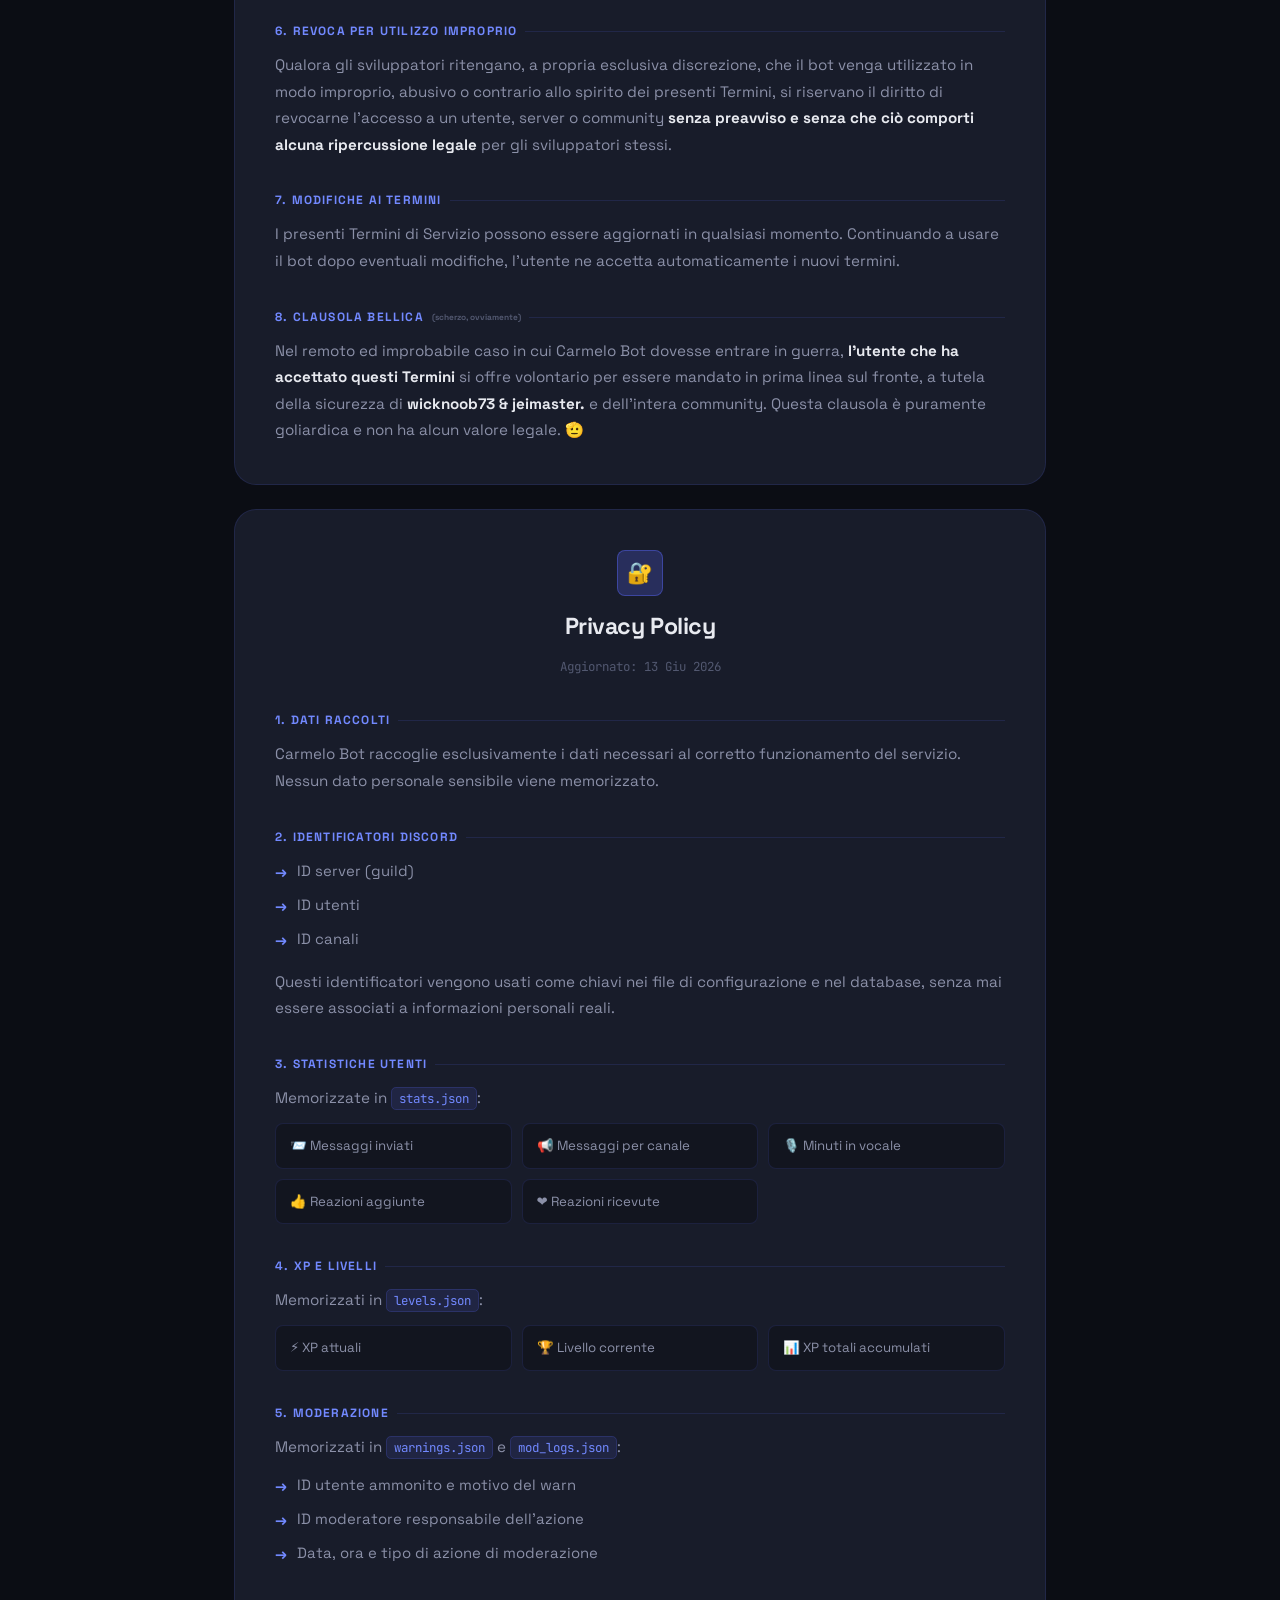
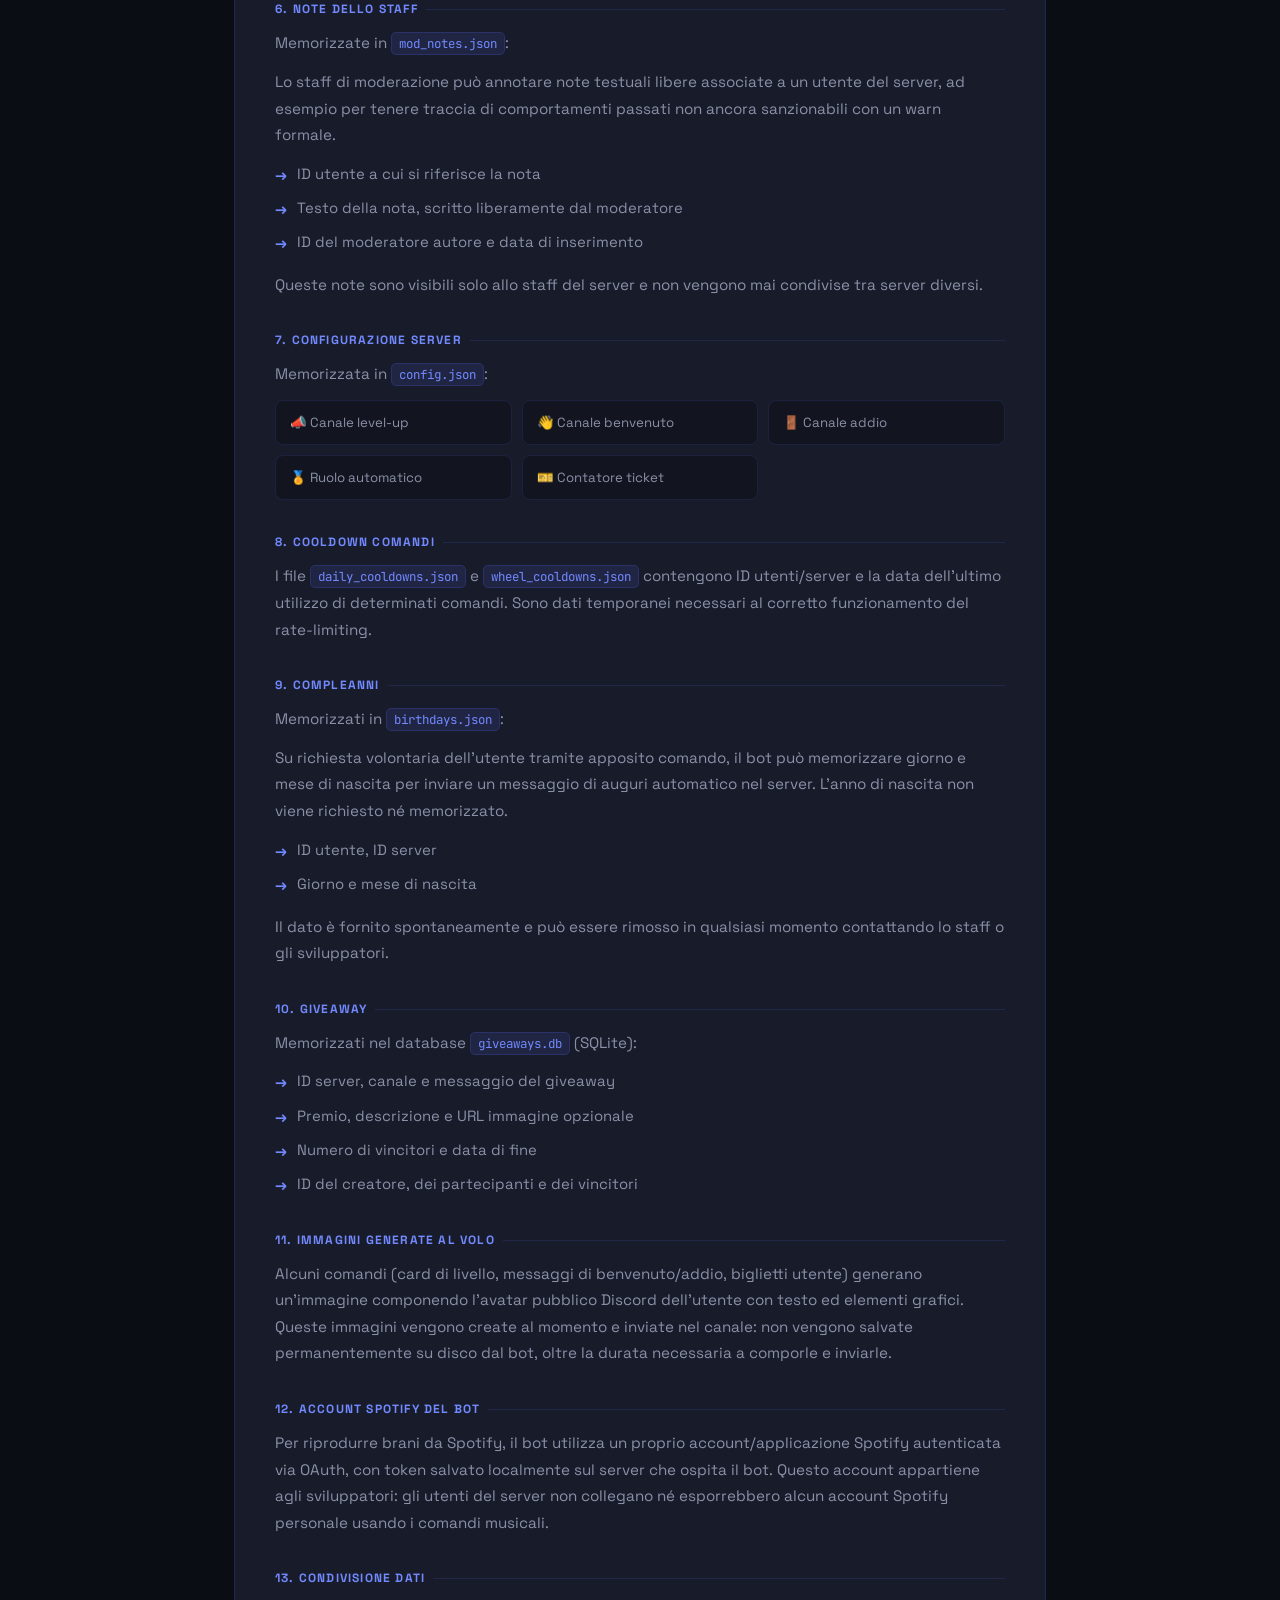
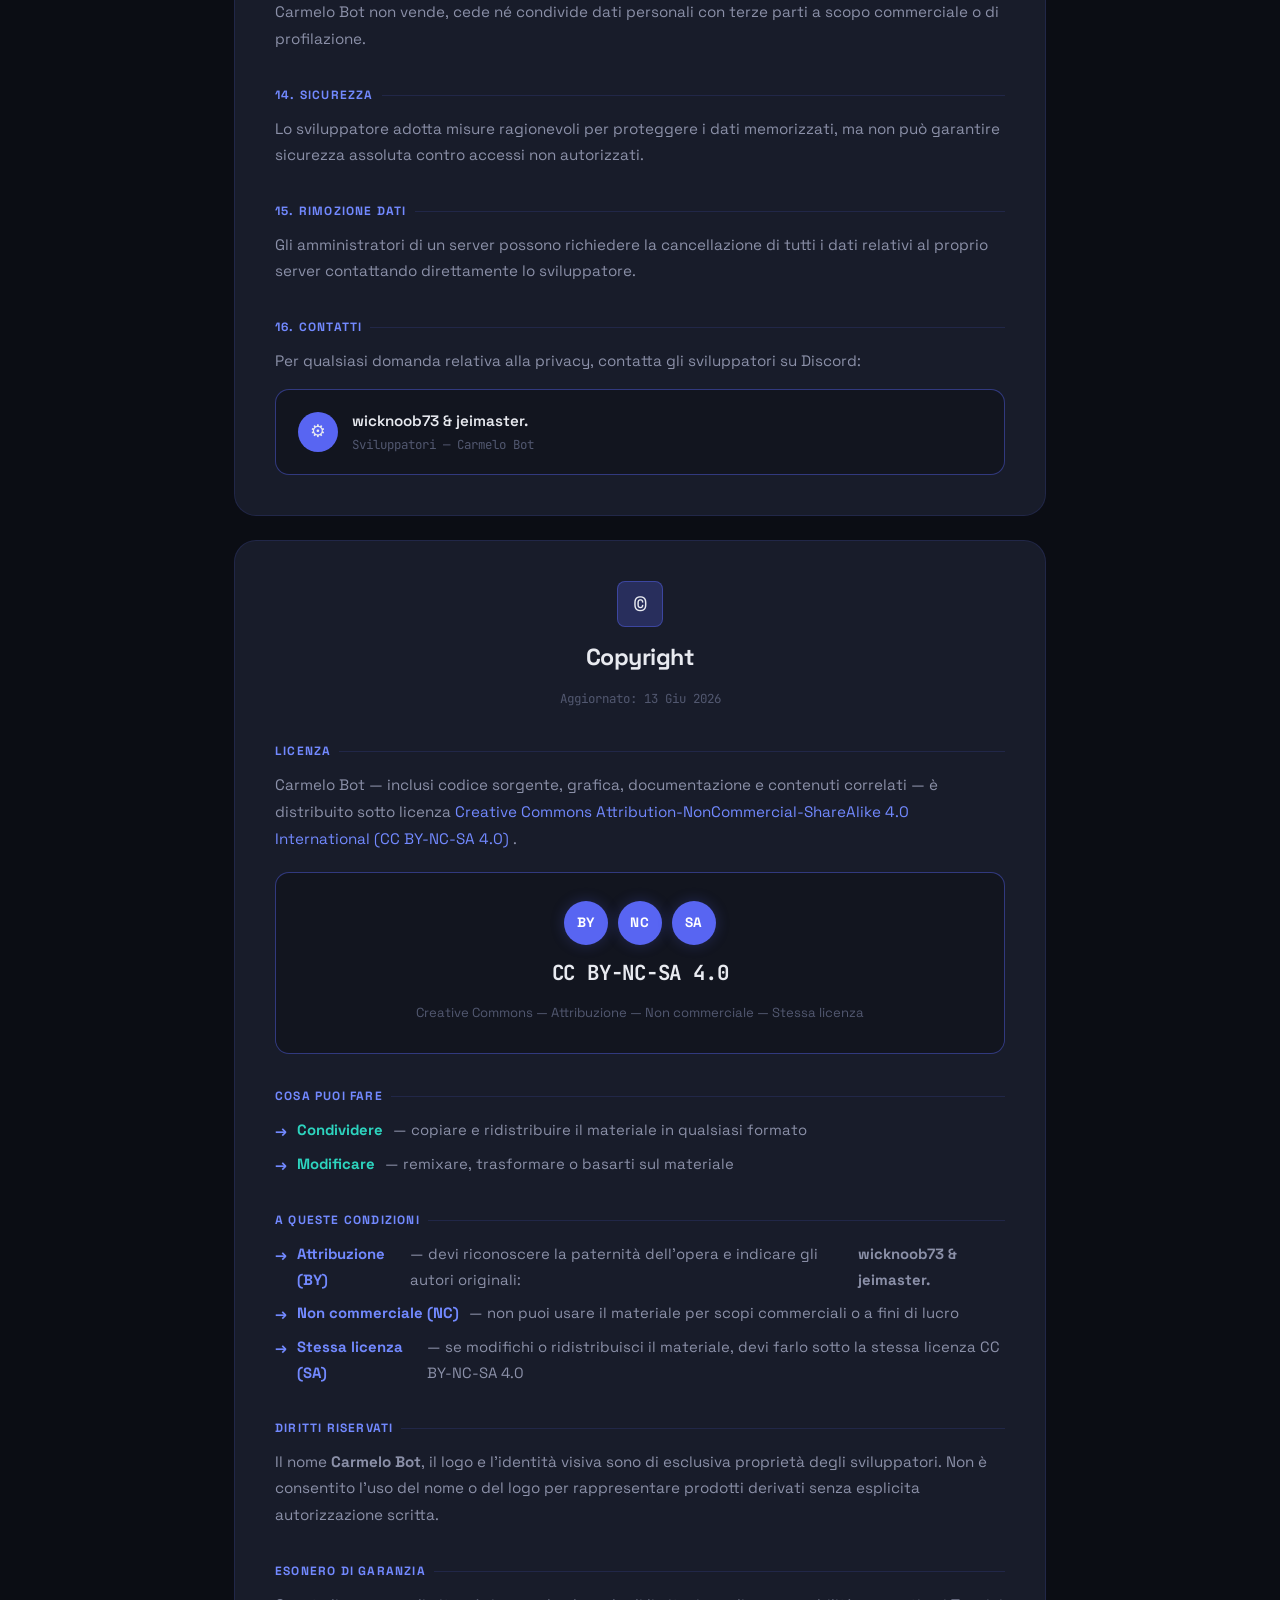
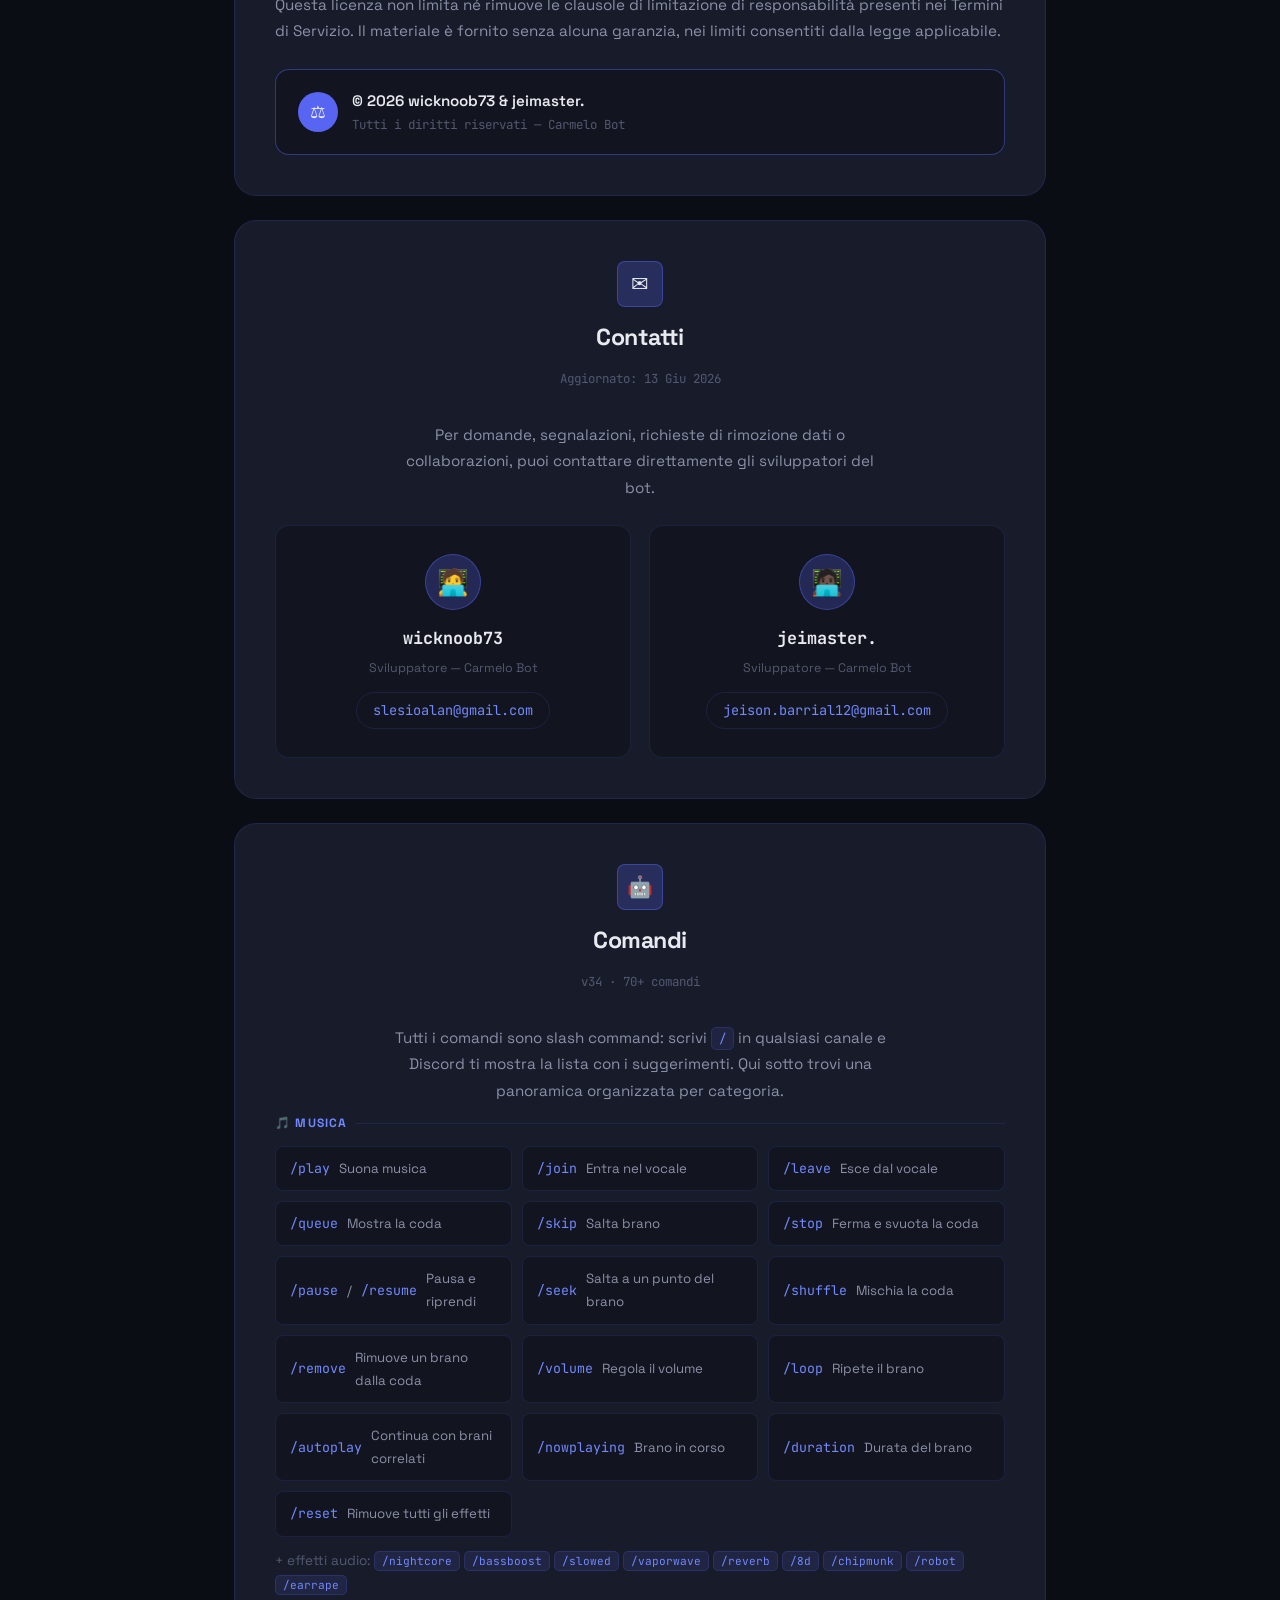
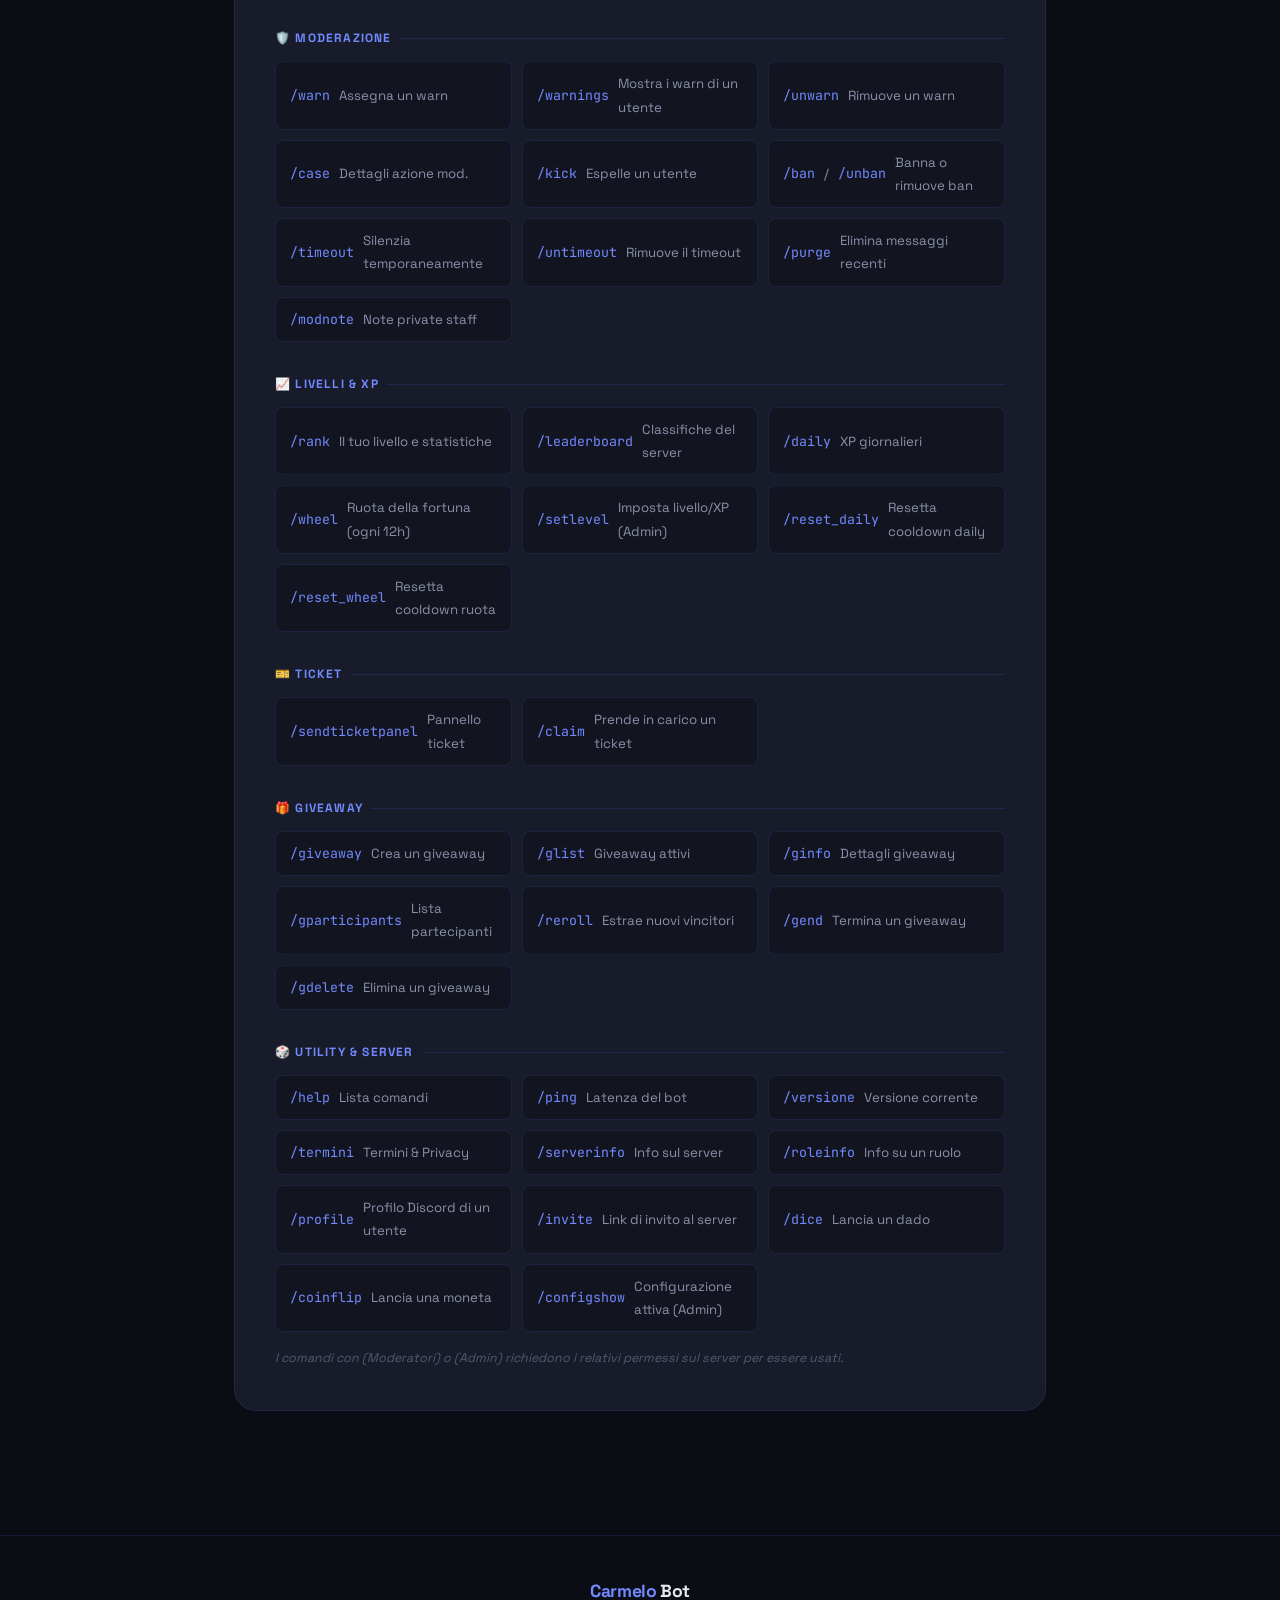
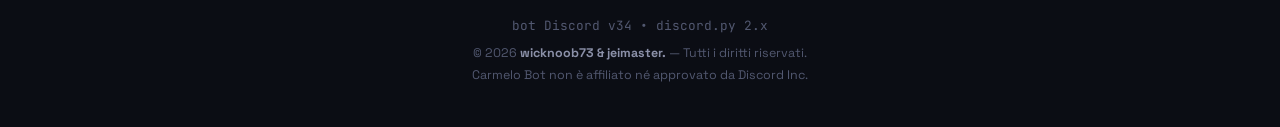
==== commit ec51d0e9: "Update index.html" ====
--- a/index.html
+++ b/index.html
@@ -9,12 +9,23 @@
 </head>
 <body>
 
+<div class="stamp" aria-hidden="true">
+  <svg viewBox="0 0 120 120">
+    <circle cx="60" cy="60" r="54"/>
+    <path id="stamp-arc-top" d="M 60 60 m -42 0 a 42 42 0 0 1 84 0" fill="none"/>
+    <path id="stamp-arc-bot" d="M 60 60 m -42 0 a 42 42 0 0 0 84 0" fill="none"/>
+    <text><textPath href="#stamp-arc-top" startOffset="50%" text-anchor="middle">CARMELO BOT</textPath></text>
+    <text class="stamp-sub" x="60" y="64" text-anchor="middle">DOSSIER</text>
+    <text><textPath href="#stamp-arc-bot" startOffset="50%" text-anchor="middle">DOCUMENTO ATTIVO</textPath></text>
+  </svg>
+</div>
+
 <!-- ═══════════════════════════════ HERO ═══════════════════════════════ -->
 <div class="container">
   <header class="hero">
-    <div class="hero-badge">
-      <span class="dot"></span>
-      Bot Discord attivo
+    <div class="hero-badge" id="bot-status-badge">
+      <span class="dot" id="bot-status-dot"></span>
+      <span id="bot-status-text">Verifica stato...</span>
     </div>
     <h1><span>Carmelo</span> Bot</h1>
     <p class="hero-sub">
@@ -37,6 +48,7 @@
     <a href="#privacy"   class="nav-pill">🔐 Privacy Policy</a>
     <a href="#copyright" class="nav-pill">©️ Copyright</a>
     <a href="#contatti"  class="nav-pill">✉️ Contatti</a>
+    <a href="#comandi"   class="nav-pill">🤖 Comandi</a>
   </nav>
 
   <!-- ═══════════════════ TERMINI DI SERVIZIO ═══════════════════ -->
@@ -167,7 +179,24 @@
       <li>Data, ora e tipo di azione di moderazione</li>
     </ul>
 
-    <h3>6. Configurazione server</h3>
+    <h3>6. Note dello staff</h3>
+    <p>Memorizzate in <code>mod_notes.json</code>:</p>
+    <p>
+      Lo staff di moderazione può annotare note testuali libere associate a un utente
+      del server, ad esempio per tenere traccia di comportamenti passati non ancora
+      sanzionabili con un warn formale.
+    </p>
+    <ul>
+      <li>ID utente a cui si riferisce la nota</li>
+      <li>Testo della nota, scritto liberamente dal moderatore</li>
+      <li>ID del moderatore autore e data di inserimento</li>
+    </ul>
+    <p>
+      Queste note sono visibili solo allo staff del server e non vengono mai
+      condivise tra server diversi.
+    </p>
+
+    <h3>7. Configurazione server</h3>
     <p>Memorizzata in <code>config.json</code>:</p>
     <div class="file-grid">
       <div class="file-pill">📣 Canale level-up</div>
@@ -177,14 +206,30 @@
       <div class="file-pill">🎫 Contatore ticket</div>
     </div>
 
-    <h3>7. Cooldown comandi</h3>
+    <h3>8. Cooldown comandi</h3>
     <p>
       I file <code>daily_cooldowns.json</code> e <code>wheel_cooldowns.json</code>
       contengono ID utenti/server e la data dell'ultimo utilizzo di determinati comandi.
       Sono dati temporanei necessari al corretto funzionamento del rate-limiting.
     </p>
 
-    <h3>8. Giveaway</h3>
+    <h3>9. Compleanni</h3>
+    <p>Memorizzati in <code>birthdays.json</code>:</p>
+    <p>
+      Su richiesta volontaria dell'utente tramite apposito comando, il bot può
+      memorizzare giorno e mese di nascita per inviare un messaggio di auguri
+      automatico nel server. L'anno di nascita non viene richiesto né memorizzato.
+    </p>
+    <ul>
+      <li>ID utente, ID server</li>
+      <li>Giorno e mese di nascita</li>
+    </ul>
+    <p>
+      Il dato è fornito spontaneamente e può essere rimosso in qualsiasi momento
+      contattando lo staff o gli sviluppatori.
+    </p>
+
+    <h3>10. Giveaway</h3>
     <p>Memorizzati nel database <code>giveaways.db</code> (SQLite):</p>
     <ul>
       <li>ID server, canale e messaggio del giveaway</li>
@@ -193,25 +238,42 @@
       <li>ID del creatore, dei partecipanti e dei vincitori</li>
     </ul>
 
-    <h3>9. Condivisione dati</h3>
+    <h3>11. Immagini generate al volo</h3>
+    <p>
+      Alcuni comandi (card di livello, messaggi di benvenuto/addio, biglietti utente)
+      generano un'immagine componendo l'avatar pubblico Discord dell'utente con testo
+      ed elementi grafici. Queste immagini vengono create al momento e inviate nel
+      canale: non vengono salvate permanentemente su disco dal bot, oltre la durata
+      necessaria a comporle e inviarle.
+    </p>
+
+    <h3>12. Account Spotify del bot</h3>
+    <p>
+      Per riprodurre brani da Spotify, il bot utilizza un proprio account/applicazione
+      Spotify autenticata via OAuth, con token salvato localmente sul server che ospita
+      il bot. Questo account appartiene agli sviluppatori: gli utenti del server non
+      collegano né esporrebbero alcun account Spotify personale usando i comandi musicali.
+    </p>
+
+    <h3>13. Condivisione dati</h3>
     <p>
       Carmelo Bot non vende, cede né condivide dati personali con terze parti
       a scopo commerciale o di profilazione.
     </p>
 
-    <h3>10. Sicurezza</h3>
+    <h3>14. Sicurezza</h3>
     <p>
       Lo sviluppatore adotta misure ragionevoli per proteggere i dati memorizzati,
       ma non può garantire sicurezza assoluta contro accessi non autorizzati.
     </p>
 
-    <h3>11. Rimozione dati</h3>
+    <h3>15. Rimozione dati</h3>
     <p>
       Gli amministratori di un server possono richiedere la cancellazione di tutti i
       dati relativi al proprio server contattando direttamente lo sviluppatore.
     </p>
 
-    <h3>12. Contatti</h3>
+    <h3>16. Contatti</h3>
     <p>Per qualsiasi domanda relativa alla privacy, contatta gli sviluppatori su Discord:</p>
     <div class="contact-box">
       <div class="avatar">⚙️</div>
@@ -307,7 +369,7 @@
       </div>
 
       <div class="contact-card">
-        <div class="contact-avatar">🧑‍💻</div>
+        <div class="contact-avatar">🧑🏿‍💻</div>
         <div class="contact-discord">jeimaster.</div>
         <div class="contact-role">Sviluppatore — Carmelo Bot</div>
         <a class="contact-email" href="mailto:jeimaster@example.com">jeison.barrial12@gmail.com</a>
@@ -315,6 +377,107 @@
     </div>
 
     
+  </section>
+
+  <!-- ═══════════════════ COMANDI ═══════════════════ -->
+  <section id="comandi" class="card">
+    <div class="card-header card-header--center">
+      <div class="card-icon">🤖</div>
+      <h2>Comandi</h2>
+      <span class="last-updated">v34 · 70+ comandi</span>
+    </div>
+
+    <p style="text-align:center; max-width:540px; margin:0 auto 8px;">
+      Tutti i comandi sono slash command: scrivi <code>/</code> in qualsiasi
+      canale e Discord ti mostra la lista con i suggerimenti. Qui sotto trovi
+      una panoramica organizzata per categoria.
+    </p>
+
+    <h3>🎵 Musica</h3>
+    <div class="file-grid">
+      <div class="file-pill"><code>/play</code> Suona musica</div>
+      <div class="file-pill"><code>/join</code> Entra nel vocale</div>
+      <div class="file-pill"><code>/leave</code> Esce dal vocale</div>
+      <div class="file-pill"><code>/queue</code> Mostra la coda</div>
+      <div class="file-pill"><code>/skip</code> Salta brano</div>
+      <div class="file-pill"><code>/stop</code> Ferma e svuota la coda</div>
+      <div class="file-pill"><code>/pause</code> / <code>/resume</code> Pausa e riprendi</div>
+      <div class="file-pill"><code>/seek</code> Salta a un punto del brano</div>
+      <div class="file-pill"><code>/shuffle</code> Mischia la coda</div>
+      <div class="file-pill"><code>/remove</code> Rimuove un brano dalla coda</div>
+      <div class="file-pill"><code>/volume</code> Regola il volume</div>
+      <div class="file-pill"><code>/loop</code> Ripete il brano</div>
+      <div class="file-pill"><code>/autoplay</code> Continua con brani correlati</div>
+      <div class="file-pill"><code>/nowplaying</code> Brano in corso</div>
+      <div class="file-pill"><code>/duration</code> Durata del brano</div>
+      <div class="file-pill"><code>/reset</code> Rimuove tutti gli effetti</div>
+    </div>
+    <p style="font-size:0.85rem; color:var(--text-muted); margin-top:-4px;">
+      + effetti audio: <code>/nightcore</code> <code>/bassboost</code> <code>/slowed</code>
+      <code>/vaporwave</code> <code>/reverb</code> <code>/8d</code> <code>/chipmunk</code>
+      <code>/robot</code> <code>/earrape</code>
+    </p>
+
+    <h3>🛡️ Moderazione</h3>
+    <div class="file-grid">
+      <div class="file-pill"><code>/warn</code> Assegna un warn</div>
+      <div class="file-pill"><code>/warnings</code> Mostra i warn di un utente</div>
+      <div class="file-pill"><code>/unwarn</code> Rimuove un warn</div>
+      <div class="file-pill"><code>/case</code> Dettagli azione mod.</div>
+      <div class="file-pill"><code>/kick</code> Espelle un utente</div>
+      <div class="file-pill"><code>/ban</code> / <code>/unban</code> Banna o rimuove ban</div>
+      <div class="file-pill"><code>/timeout</code> Silenzia temporaneamente</div>
+      <div class="file-pill"><code>/untimeout</code> Rimuove il timeout</div>
+      <div class="file-pill"><code>/purge</code> Elimina messaggi recenti</div>
+      <div class="file-pill"><code>/modnote</code> Note private staff</div>
+    </div>
+
+    <h3>📈 Livelli & XP</h3>
+    <div class="file-grid">
+      <div class="file-pill"><code>/rank</code> Il tuo livello e statistiche</div>
+      <div class="file-pill"><code>/leaderboard</code> Classifiche del server</div>
+      <div class="file-pill"><code>/daily</code> XP giornalieri</div>
+      <div class="file-pill"><code>/wheel</code> Ruota della fortuna (ogni 12h)</div>
+      <div class="file-pill"><code>/setlevel</code> Imposta livello/XP (Admin)</div>
+      <div class="file-pill"><code>/reset_daily</code> Resetta cooldown daily</div>
+      <div class="file-pill"><code>/reset_wheel</code> Resetta cooldown ruota</div>
+    </div>
+
+    <h3>🎫 Ticket</h3>
+    <div class="file-grid">
+      <div class="file-pill"><code>/sendticketpanel</code> Pannello ticket</div>
+      <div class="file-pill"><code>/claim</code> Prende in carico un ticket</div>
+    </div>
+
+    <h3>🎁 Giveaway</h3>
+    <div class="file-grid">
+      <div class="file-pill"><code>/giveaway</code> Crea un giveaway</div>
+      <div class="file-pill"><code>/glist</code> Giveaway attivi</div>
+      <div class="file-pill"><code>/ginfo</code> Dettagli giveaway</div>
+      <div class="file-pill"><code>/gparticipants</code> Lista partecipanti</div>
+      <div class="file-pill"><code>/reroll</code> Estrae nuovi vincitori</div>
+      <div class="file-pill"><code>/gend</code> Termina un giveaway</div>
+      <div class="file-pill"><code>/gdelete</code> Elimina un giveaway</div>
+    </div>
+
+    <h3>🎲 Utility & Server</h3>
+    <div class="file-grid">
+      <div class="file-pill"><code>/help</code> Lista comandi</div>
+      <div class="file-pill"><code>/ping</code> Latenza del bot</div>
+      <div class="file-pill"><code>/versione</code> Versione corrente</div>
+      <div class="file-pill"><code>/termini</code> Termini & Privacy</div>
+      <div class="file-pill"><code>/serverinfo</code> Info sul server</div>
+      <div class="file-pill"><code>/roleinfo</code> Info su un ruolo</div>
+      <div class="file-pill"><code>/profile</code> Profilo Discord di un utente</div>
+      <div class="file-pill"><code>/invite</code> Link di invito al server</div>
+      <div class="file-pill"><code>/dice</code> Lancia un dado</div>
+      <div class="file-pill"><code>/coinflip</code> Lancia una moneta</div>
+      <div class="file-pill"><code>/configshow</code> Configurazione attiva (Admin)</div>
+    </div>
+
+    <p class="note-small" style="font-size:0.78rem; color:var(--text-muted); font-style:italic; margin-top:8px;">
+      I comandi con (Moderatori) o (Admin) richiedono i relativi permessi sul server per essere usati.
+    </p>
   </section>
 </div>
 
@@ -329,6 +492,48 @@
 </footer>
 
 <script>
+  // ── Stato reale del bot, letto dal widget pubblico Discord ──
+  // Richiede che il Widget Server sia attivo in:
+  // Impostazioni server → Engagement → Widget
+  const GUILD_ID = "1079422976249843762";
+  const BOT_NAME = "Carmelo Bot"; // username esatto del bot su Discord
+
+  async function checkBotStatus() {
+    const badge = document.getElementById('bot-status-badge');
+    const dot   = document.getElementById('bot-status-dot');
+    const text  = document.getElementById('bot-status-text');
+
+    try {
+      const res = await fetch(`https://discord.com/api/guilds/${GUILD_ID}/widget.json`);
+      if (!res.ok) throw new Error('widget non disponibile');
+      const data = await res.json();
+
+      const bot = (data.members || []).find(m => m.username === BOT_NAME);
+
+      if (bot) {
+        dot.style.background = '#2dd4bf';
+        dot.style.boxShadow = '0 0 6px #2dd4bf';
+        text.textContent = 'Bot Discord attivo';
+      } else {
+        dot.style.background = '#6b7280';
+        dot.style.boxShadow = 'none';
+        text.textContent = 'Bot Discord offline';
+        badge.style.opacity = '0.75';
+      }
+    } catch (err) {
+      // Widget non attivo o errore di rete: stato sconosciuto, non mostriamo un falso "attivo"
+      dot.style.background = '#6b7280';
+      dot.style.boxShadow = 'none';
+      text.textContent = 'Stato non disponibile';
+      badge.style.opacity = '0.6';
+    }
+  }
+
+  checkBotStatus();
+  setInterval(checkBotStatus, 60000); // riprova ogni 60 secondi
+</script>
+
+<script>
   // Evidenzia la nav pill in base alla sezione visibile
   const pills = document.querySelectorAll('.nav-pill');
   const sections = document.querySelectorAll('section[id]');
--- a/style.css
+++ b/style.css
@@ -70,6 +70,57 @@
   padding: 0 24px 80px;
 }
 
+/* ── Stamp badge ───────────────────────────────────────────── */
+.stamp {
+  position: fixed;
+  top: 24px;
+  right: 24px;
+  width: 88px;
+  height: 88px;
+  z-index: 50;
+  opacity: 0.92;
+  pointer-events: none;
+  animation: stamp-spin 50s linear infinite;
+  filter: drop-shadow(0 2px 10px rgba(0,0,0,0.4));
+}
+
+@keyframes stamp-spin {
+  from { transform: rotate(0deg); }
+  to   { transform: rotate(360deg); }
+}
+
+.stamp svg { width: 100%; height: 100%; }
+
+.stamp circle {
+  fill: var(--bg-card);
+  stroke: var(--blurple-lt);
+  stroke-width: 2;
+  stroke-dasharray: 3 3;
+}
+
+.stamp text {
+  font-family: var(--font-mono);
+  font-size: 9px;
+  font-weight: 600;
+  letter-spacing: 0.1em;
+  fill: var(--blurple-lt);
+  text-transform: uppercase;
+}
+
+.stamp .stamp-sub {
+  font-family: var(--font-main);
+  font-size: 13px;
+  font-weight: 700;
+  letter-spacing: 0.02em;
+  fill: var(--text-primary);
+}
+
+@media (max-width: 700px) {
+  .stamp { width: 60px; height: 60px; top: 12px; right: 12px; opacity: 0.85; }
+  .stamp text { font-size: 6.5px; }
+  .stamp .stamp-sub { font-size: 9px; }
+}
+
 /* ── Hero header ───────────────────────────────────────────── */
 .hero {
   text-align: center;
@@ -477,6 +528,69 @@
   color: var(--text-muted);
 }
 
+/* ── Contacts grid ──────────────────────────────────────────── */
+.contacts-grid {
+  display: grid;
+  grid-template-columns: repeat(auto-fit, minmax(220px, 1fr));
+  gap: 18px;
+  margin-top: 24px;
+}
+
+.contact-card {
+  background: var(--bg-surface);
+  border: 1px solid var(--border);
+  border-radius: var(--radius-md);
+  padding: 28px 20px;
+  text-align: center;
+  transition: border-color var(--transition), transform var(--transition);
+}
+
+.contact-card:hover {
+  border-color: var(--border-hover);
+  transform: translateY(-3px);
+}
+
+.contact-avatar {
+  width: 56px; height: 56px;
+  margin: 0 auto 14px;
+  border-radius: 50%;
+  background: var(--blurple-glow);
+  border: 1px solid var(--border-hover);
+  display: flex; align-items: center; justify-content: center;
+  font-size: 1.6rem;
+}
+
+.contact-discord {
+  font-weight: 700;
+  font-size: 1.05rem;
+  color: var(--text-primary);
+  font-family: var(--font-mono);
+  margin-bottom: 4px;
+}
+
+.contact-role {
+  font-size: 0.78rem;
+  color: var(--text-muted);
+  margin-bottom: 12px;
+}
+
+.contact-email {
+  display: inline-block;
+  font-size: 0.85rem;
+  font-family: var(--font-mono);
+  color: var(--blurple-lt);
+  border: 1px solid var(--border);
+  border-radius: 999px;
+  padding: 6px 16px;
+  transition: all var(--transition);
+}
+
+.contact-email:hover {
+  background: var(--blurple);
+  border-color: var(--blurple);
+  color: #fff;
+}
+
 /* ── Responsive ─────────────────────────────────────────────── */
 @media (max-width: 600px) {
   .card { padding: 28px 22px; }
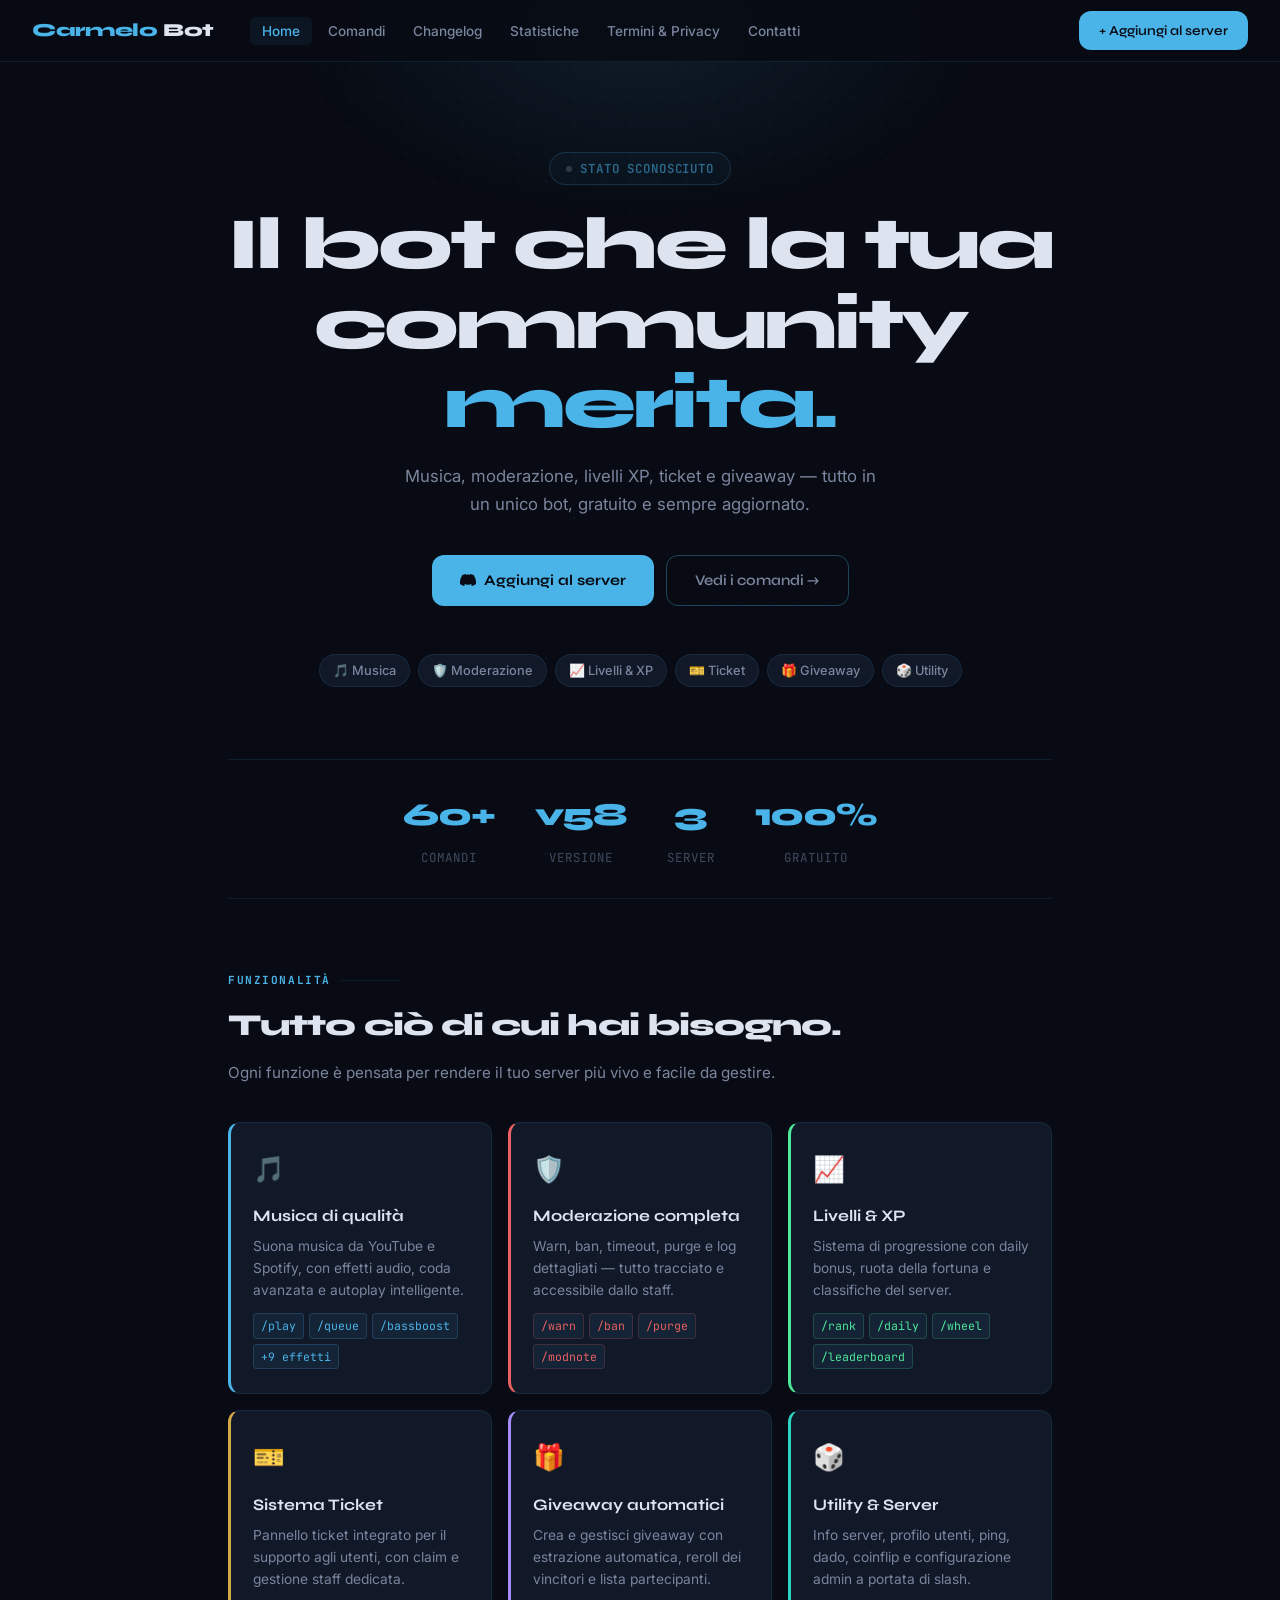
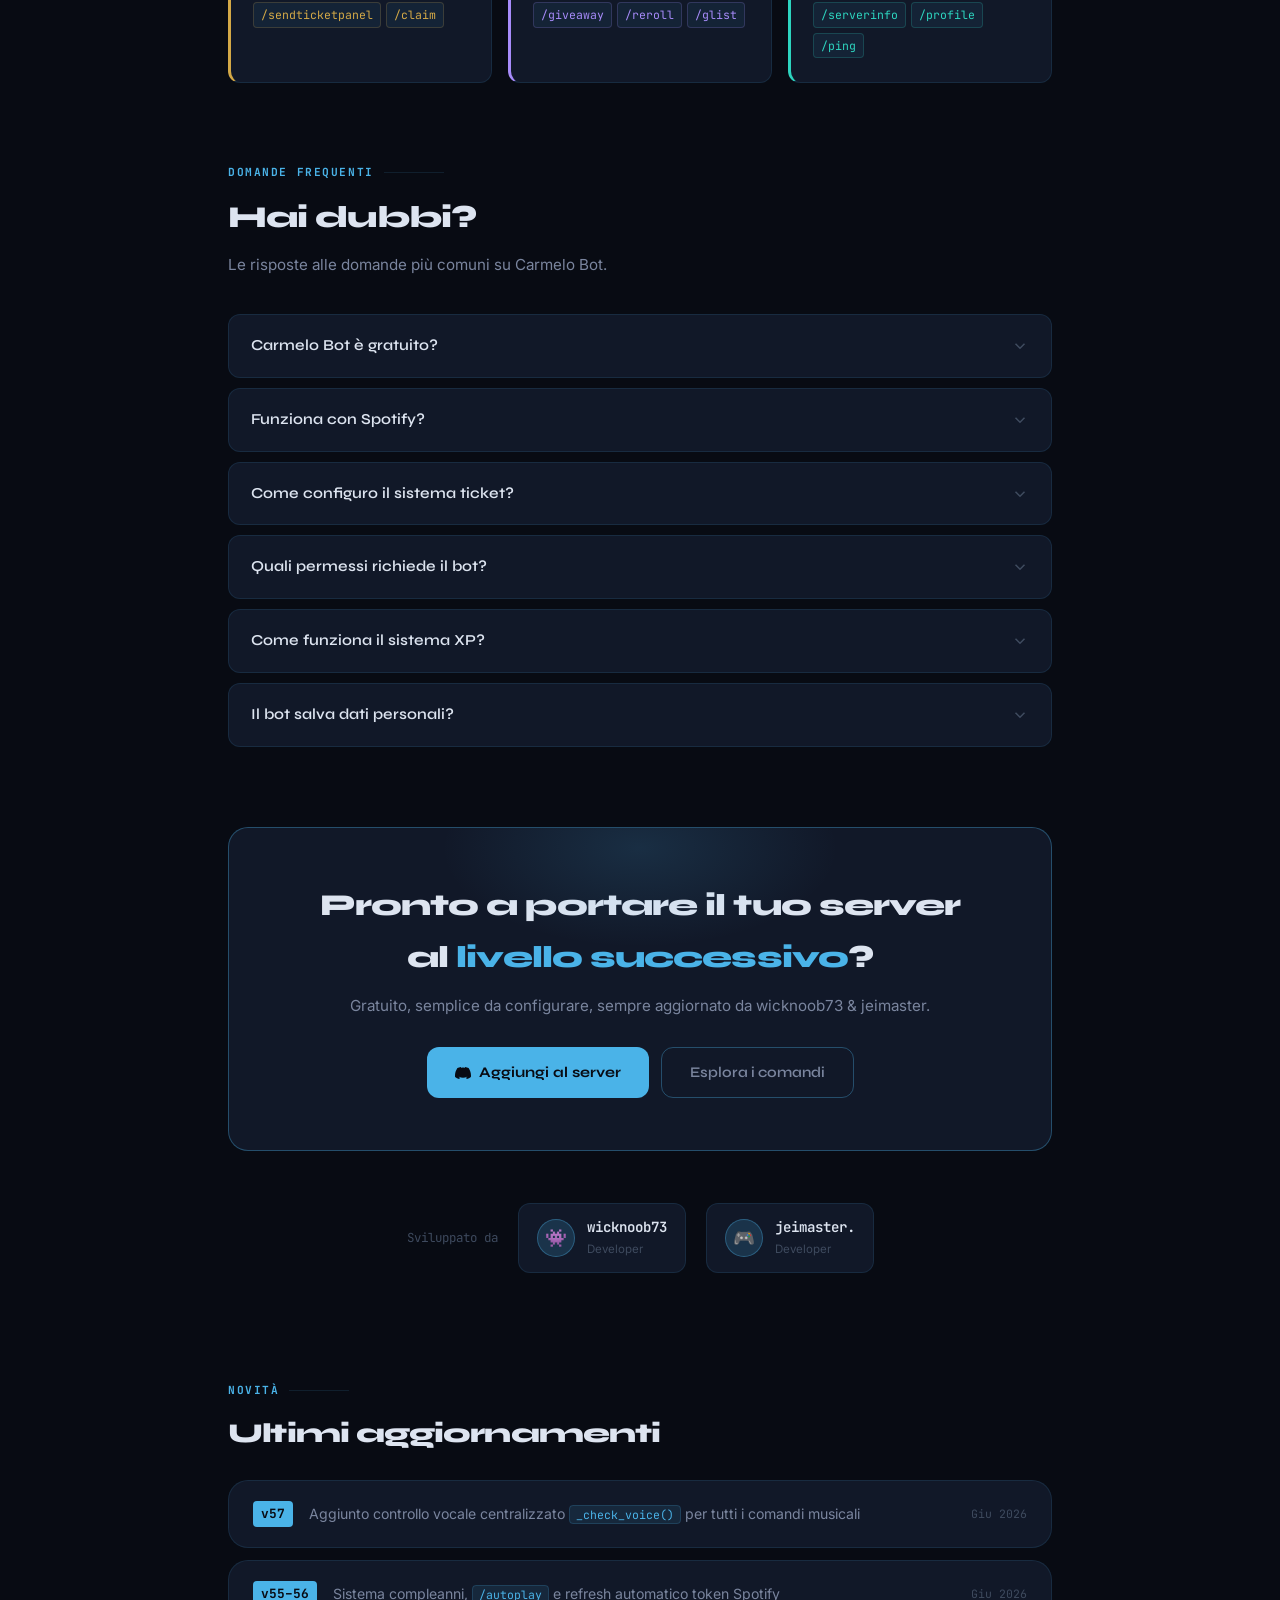
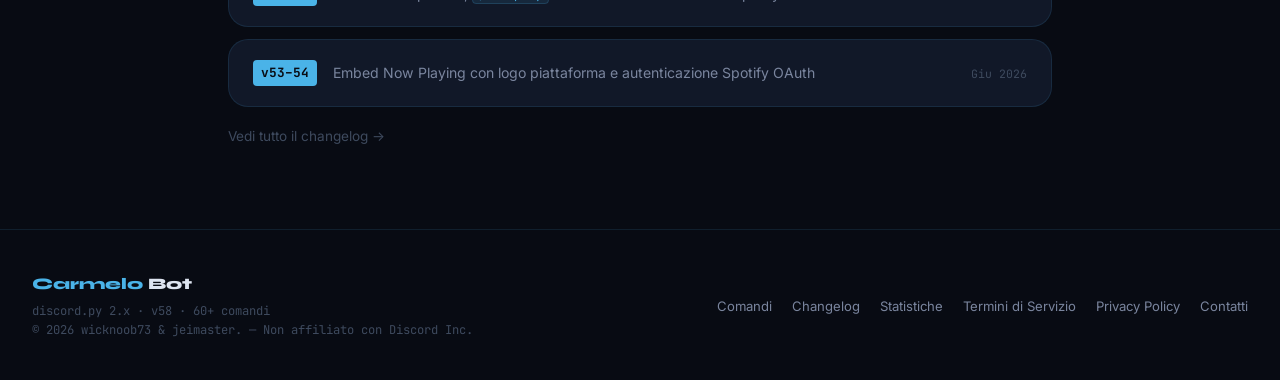
==== commit 4f25fc31: "Update index.html" ====
--- a/index.html
+++ b/index.html
@@ -3,36 +3,302 @@
 <head>
   <meta charset="UTF-8">
   <meta name="viewport" content="width=device-width, initial-scale=1.0">
-  <title>Carmelo Bot — Termini di Servizio & Privacy Policy</title>
-  <meta name="description" content="Termini di Servizio e Privacy Policy di Carmelo Bot, il bot Discord per musica, moderazione, livelli e molto altro.">
+  <title>Carmelo Bot — Il tuo bot Discord tutto-in-uno</title>
+  <meta name="description" content="Musica, moderazione, livelli XP, ticket, giveaway e molto altro. Carmelo Bot è il bot Discord per la tua community.">
+
+  <!-- Open Graph / Discord embed -->
+  <meta property="og:type"        content="website">
+  <meta property="og:title"       content="Carmelo Bot — Il tuo bot Discord tutto-in-uno">
+  <meta property="og:description" content="Musica, moderazione, livelli XP, ticket, giveaway e molto altro. Gratuito e sempre aggiornato.">
+  <meta property="og:image"       content="https://placehold.co/1200x630/0a0c14/4ab3e8?text=Carmelo+Bot">
+  <meta name="theme-color"        content="#4ab3e8">
+  <meta name="twitter:card"       content="summary_large_image">
+
+  <!-- Favicon SVG inline -->
+  <link rel="icon" type="image/svg+xml" href="data:image/svg+xml,<svg xmlns='http://www.w3.org/2000/svg' viewBox='0 0 32 32'><rect width='32' height='32' rx='8' fill='%230a0c14'/><text y='24' x='4' font-size='22'>🤖</text></svg>">
+
   <link rel="stylesheet" href="style.css">
+  <style>
+    .hero {
+      text-align: center;
+      padding: 90px 0 72px;
+    }
+    .hero h1 {
+      font-family: var(--font-display);
+      font-size: clamp(2.8rem, 7vw, 4.6rem);
+      font-weight: 800;
+      letter-spacing: -0.04em;
+      line-height: 1.08;
+      color: var(--text-primary);
+      margin: 20px 0 18px;
+    }
+    .hero h1 .accent { color: var(--blue); }
+    .hero-sub {
+      font-size: 1.05rem;
+      color: var(--text-secondary);
+      max-width: 480px;
+      margin: 0 auto 36px;
+      line-height: 1.7;
+    }
+    .hero-cta {
+      display: flex; justify-content: center;
+      gap: 12px; flex-wrap: wrap;
+      margin-bottom: 48px;
+    }
+    .btn-primary {
+      display: inline-flex; align-items: center; gap: 8px;
+      padding: 12px 28px;
+      background: var(--blue);
+      color: var(--bg-base);
+      font-family: var(--font-display);
+      font-weight: 700; font-size: 0.92rem;
+      border-radius: var(--radius-md);
+      text-decoration: none;
+      transition: background var(--ease), transform var(--ease), box-shadow var(--ease);
+    }
+    .btn-primary:hover {
+      background: #66c8f5; color: var(--bg-base);
+      transform: translateY(-2px);
+      box-shadow: 0 8px 28px rgba(74,179,232,0.3);
+    }
+    .btn-secondary {
+      display: inline-flex; align-items: center; gap: 8px;
+      padding: 12px 28px;
+      background: transparent;
+      color: var(--text-secondary);
+      font-family: var(--font-display);
+      font-weight: 600; font-size: 0.92rem;
+      border: 1px solid var(--border-hover);
+      border-radius: var(--radius-md);
+      text-decoration: none;
+      transition: all var(--ease);
+    }
+    .btn-secondary:hover {
+      color: var(--text-primary);
+      border-color: var(--blue);
+      background: var(--blue-faint);
+    }
+
+    /* Stats row */
+    .stats-row {
+      display: flex; justify-content: center; gap: 40px;
+      flex-wrap: wrap;
+      padding: 28px 0;
+      border-top: 1px solid var(--border);
+      border-bottom: 1px solid var(--border);
+      margin-bottom: 72px;
+    }
+    .stat-item { text-align: center; }
+    .stat-num {
+      font-family: var(--font-display);
+      font-size: 2rem; font-weight: 800;
+      color: var(--blue);
+      letter-spacing: -0.04em;
+      display: block;
+    }
+    .stat-lbl {
+      font-size: 0.78rem;
+      color: var(--text-muted);
+      font-family: var(--font-mono);
+      text-transform: uppercase;
+      letter-spacing: 0.08em;
+    }
+
+    /* Section heading */
+    .section-title {
+      font-family: var(--font-display);
+      font-size: 1.9rem; font-weight: 800;
+      letter-spacing: -0.03em;
+      margin-bottom: 8px;
+    }
+    .section-sub {
+      color: var(--text-secondary);
+      font-size: 0.95rem;
+      margin-bottom: 36px;
+    }
+
+    /* Features grid */
+    .features-grid {
+      display: grid;
+      grid-template-columns: repeat(auto-fill, minmax(260px, 1fr));
+      gap: 16px;
+      margin-bottom: 80px;
+    }
+    .feat-card {
+      background: var(--bg-card);
+      border: 1px solid var(--border);
+      border-left: 3px solid var(--feat-color, var(--blue));
+      border-radius: var(--radius-md);
+      padding: 24px 22px;
+      transition: border-color var(--ease), box-shadow var(--ease), transform var(--ease);
+    }
+    .feat-card:hover {
+      border-color: var(--feat-color, var(--blue));
+      box-shadow: 0 4px 24px rgba(0,0,0,0.4);
+      transform: translateY(-2px);
+    }
+    .feat-icon { font-size: 1.6rem; margin-bottom: 12px; display: block; }
+    .feat-title {
+      font-family: var(--font-display);
+      font-size: 1rem; font-weight: 700;
+      color: var(--text-primary); margin-bottom: 6px;
+    }
+    .feat-desc { font-size: 0.86rem; color: var(--text-secondary); line-height: 1.6; margin: 0; }
+    .feat-tags { display: flex; flex-wrap: wrap; gap: 5px; margin-top: 12px; }
+    .feat-tag {
+      font-size: 0.72rem; font-family: var(--font-mono);
+      color: var(--feat-color, var(--blue));
+      background: rgba(74,179,232,0.07);
+      border: 1px solid rgba(74,179,232,0.15);
+      border-radius: 4px; padding: 2px 7px;
+    }
+
+    /* FAQ */
+    .faq-list { display: flex; flex-direction: column; gap: 10px; margin-bottom: 80px; }
+    .faq-item {
+      background: var(--bg-card);
+      border: 1px solid var(--border);
+      border-radius: var(--radius-md);
+      overflow: hidden;
+      transition: border-color var(--ease);
+    }
+    .faq-item:hover { border-color: var(--border-hover); }
+    .faq-q {
+      display: flex; align-items: center; justify-content: space-between;
+      padding: 18px 22px;
+      cursor: pointer;
+      font-family: var(--font-display);
+      font-weight: 600; font-size: 0.95rem;
+      color: var(--text-primary);
+      user-select: none;
+      list-style: none;
+      gap: 16px;
+    }
+    .faq-q::-webkit-details-marker { display: none; }
+    .faq-chevron {
+      flex-shrink: 0;
+      width: 18px; height: 18px;
+      color: var(--text-muted);
+      transition: transform var(--ease);
+    }
+    details[open] .faq-chevron { transform: rotate(180deg); }
+    details[open] .faq-q { color: var(--blue); }
+    .faq-a {
+      padding: 0 22px 18px;
+      font-size: 0.9rem;
+      color: var(--text-secondary);
+      line-height: 1.7;
+      border-top: 1px solid var(--border);
+      padding-top: 14px;
+    }
+
+    /* CTA strip */
+    .cta-strip {
+      background: var(--bg-card);
+      border: 1px solid var(--border-hover);
+      border-radius: var(--radius-lg);
+      padding: 52px 40px;
+      text-align: center;
+      position: relative; overflow: hidden;
+      margin-bottom: 0;
+    }
+    .cta-strip::before {
+      content: '';
+      position: absolute;
+      top: -80px; left: 50%; transform: translateX(-50%);
+      width: 400px; height: 200px;
+      background: radial-gradient(ellipse, rgba(74,179,232,0.14) 0%, transparent 70%);
+      pointer-events: none;
+    }
+    .cta-strip h2 {
+      font-family: var(--font-display);
+      font-size: 1.9rem; font-weight: 800;
+      letter-spacing: -0.03em; margin-bottom: 10px;
+    }
+    .cta-strip p { color: var(--text-secondary); font-size: 0.95rem; margin-bottom: 28px; }
+
+    /* Devs */
+    .devs {
+      display: flex; justify-content: center; align-items: center;
+      gap: 20px; flex-wrap: wrap;
+      margin-top: 52px; margin-bottom: 8px;
+    }
+    .dev-card {
+      display: flex; align-items: center; gap: 12px;
+      background: var(--bg-card);
+      border: 1px solid var(--border);
+      border-radius: var(--radius-md);
+      padding: 12px 18px;
+      transition: border-color var(--ease);
+    }
+    .dev-card:hover { border-color: var(--border-hover); }
+    .dev-avatar {
+      width: 38px; height: 38px; border-radius: 50%;
+      background: var(--blue-glow); border: 1px solid var(--border-hover);
+      display: flex; align-items: center; justify-content: center;
+      font-size: 1.1rem;
+    }
+    .dev-name { font-family: var(--font-mono); font-size: 0.88rem; font-weight: 600; color: var(--text-primary); }
+    .dev-role { font-size: 0.72rem; color: var(--text-muted); }
+
+    @media (max-width: 640px) {
+      .hero { padding: 60px 0 50px; }
+      .stats-row { gap: 24px; }
+      .cta-strip { padding: 36px 24px; }
+    }
+  </style>
 </head>
 <body>
 
-<div class="stamp" aria-hidden="true">
-  <svg viewBox="0 0 120 120">
-    <circle cx="60" cy="60" r="54"/>
-    <path id="stamp-arc-top" d="M 60 60 m -42 0 a 42 42 0 0 1 84 0" fill="none"/>
-    <path id="stamp-arc-bot" d="M 60 60 m -42 0 a 42 42 0 0 0 84 0" fill="none"/>
-    <text><textPath href="#stamp-arc-top" startOffset="50%" text-anchor="middle">CARMELO BOT</textPath></text>
-    <text class="stamp-sub" x="60" y="64" text-anchor="middle">DOSSIER</text>
-    <text><textPath href="#stamp-arc-bot" startOffset="50%" text-anchor="middle">DOCUMENTO ATTIVO</textPath></text>
-  </svg>
+<!-- ── Navbar ─────────────────────────────────────────── -->
+<nav class="navbar">
+  <a href="index.html" class="navbar-logo"><span>Carmelo</span> Bot</a>
+  <ul class="navbar-links">
+    <li><a href="index.html" class="active">Home</a></li>
+    <li><a href="commands.html">Comandi</a></li>
+    <li><a href="changelog.html">Changelog</a></li>
+    <li><a href="stats.html">Statistiche</a></li>
+    <li><a href="legal.html">Termini & Privacy</a></li>
+    <li><a href="legal.html#contatti">Contatti</a></li>
+  </ul>
+  <a href="#" class="navbar-cta">+ Aggiungi al server</a>
+  <button class="hamburger" id="hamburgerBtn" aria-label="Menu"><span></span><span></span><span></span></button>
+</nav>
+
+<div class="mobile-menu" id="mobileMenu">
+  <a href="index.html" class="active">Home</a>
+  <a href="commands.html">Comandi</a>
+  <a href="changelog.html">Changelog</a>
+  <a href="stats.html">Statistiche</a>
+  <a href="legal.html">Termini & Privacy</a>
+  <a href="legal.html#contatti">Contatti</a>
+  <a href="#" class="mobile-cta">+ Aggiungi al server</a>
 </div>
 
-<!-- ═══════════════════════════════ HERO ═══════════════════════════════ -->
+<!-- ── Hero ──────────────────────────────────────────── -->
 <div class="container">
   <header class="hero">
-    <div class="hero-badge" id="bot-status-badge">
-      <span class="dot" id="bot-status-dot"></span>
-      <span id="bot-status-text">Verifica stato...</span>
-    </div>
-    <h1><span>Carmelo</span> Bot</h1>
+    <div id="status-badge" class="status-badge">
+      <span class="status-dot" id="status-dot"></span>
+      <span id="status-text">Verifica stato…</span>
+    </div>
+
+    <h1>Il bot che la tua<br>community <span class="accent">merita.</span></h1>
+
     <p class="hero-sub">
-      Termini di Servizio e Privacy Policy — tutto quello che devi sapere
-      sull'utilizzo del bot e sui dati che raccoglie.
+      Musica, moderazione, livelli XP, ticket e giveaway —
+      tutto in un unico bot, gratuito e sempre aggiornato.
     </p>
-    <div class="hero-chips">
+
+    <div class="hero-cta">
+      <a href="#" class="btn-primary">
+        <svg width="16" height="16" viewBox="0 0 24 24" fill="currentColor"><path d="M20.317 4.37a19.791 19.791 0 0 0-4.885-1.515.074.074 0 0 0-.079.037c-.21.375-.444.864-.608 1.25a18.27 18.27 0 0 0-5.487 0 12.64 12.64 0 0 0-.617-1.25.077.077 0 0 0-.079-.037A19.736 19.736 0 0 0 3.677 4.37a.07.07 0 0 0-.032.027C.533 9.046-.32 13.58.099 18.057c.002.022.015.04.036.054a19.9 19.9 0 0 0 5.993 3.03.078.078 0 0 0 .085-.026c.462-.63.874-1.295 1.226-1.994a.076.076 0 0 0-.041-.106 13.107 13.107 0 0 1-1.872-.892.077.077 0 0 1-.008-.128 10.2 10.2 0 0 0 .372-.292.074.074 0 0 1 .077-.01c3.928 1.793 8.18 1.793 12.062 0a.074.074 0 0 1 .078.01c.12.098.246.198.373.292a.077.077 0 0 1-.006.127 12.299 12.299 0 0 1-1.873.892.077.077 0 0 0-.041.107c.36.698.772 1.362 1.225 1.993a.076.076 0 0 0 .084.028 19.839 19.839 0 0 0 6.002-3.03.077.077 0 0 0 .032-.054c.5-5.177-.838-9.674-3.549-13.66a.061.061 0 0 0-.031-.03z"/></svg>
+        Aggiungi al server
+      </a>
+      <a href="commands.html" class="btn-secondary">Vedi i comandi →</a>
+    </div>
+
+    <div class="chips">
       <span class="chip">🎵 Musica</span>
       <span class="chip">🛡️ Moderazione</span>
       <span class="chip">📈 Livelli & XP</span>
@@ -42,514 +308,296 @@
     </div>
   </header>
 
-  <!-- Navigazione sezioni -->
-  <nav class="section-nav" aria-label="Sezioni">
-    <a href="#tos"       class="nav-pill active">📄 Termini di Servizio</a>
-    <a href="#privacy"   class="nav-pill">🔐 Privacy Policy</a>
-    <a href="#copyright" class="nav-pill">©️ Copyright</a>
-    <a href="#contatti"  class="nav-pill">✉️ Contatti</a>
-    <a href="#comandi"   class="nav-pill">🤖 Comandi</a>
-  </nav>
-
-  <!-- ═══════════════════ TERMINI DI SERVIZIO ═══════════════════ -->
-  <section id="tos" class="card">
-    <div class="card-header card-header--center">
-      <div class="card-icon">📄</div>
-      <h2>Termini di Servizio</h2>
-      <span class="last-updated">Aggiornato: 13 Giu 2026</span>
-    </div>
-
-    <h3>1. Accettazione dei termini</h3>
-    <p>
-      Utilizzando Carmelo Bot su Discord, accetti integralmente i presenti Termini di Servizio.
-      Se non accetti questi termini, ti invitiamo a non utilizzare il bot.
-    </p>
-
-    <h3>2. Descrizione del servizio</h3>
-    <p>
-      Carmelo Bot è un bot Discord gratuito sviluppato da
-      <strong style="color: var(--text-primary);">wicknoob73 &amp; jeimaster.</strong>
-      — include le seguenti funzionalità:
-    </p>
-    <ul>
-      <li>Riproduzione musicale tramite YouTube e Spotify</li>
-      <li>Strumenti di moderazione del server</li>
-      <li>Sistema ticket con supporto staff</li>
-      <li>Sistema livelli, XP e statistiche utenti</li>
-      <li>Giveaway con estrazione automatica dei vincitori</li>
-      <li>Comandi utility e intrattenimento</li>
-    </ul>
-
-    <h3>3. Utilizzo consentito</h3>
-    <p>Gli utenti si impegnano a non usare il bot per:</p>
-    <ul>
-      <li>Attività illegali di qualsiasi natura</li>
-      <li>Spam, flood o abuso dei servizi Discord</li>
-      <li>Tentativi di exploit, injection o danneggiamento del bot</li>
-      <li>Violazione dei Termini di Servizio di Discord</li>
-    </ul>
-
-    <h3>4. Limitazione di responsabilità</h3>
-    <p>
-      Carmelo Bot è fornito <em>"così com'è"</em>, senza garanzie di disponibilità continua,
-      assenza di bug o integrità dei dati. Lo sviluppatore non è responsabile per
-      eventuali danni, perdite di dati o disservizi derivanti dall'utilizzo del bot.
-    </p>
-
-    <h3>5. Terminazione del servizio</h3>
-    <p>
-      Lo sviluppatore si riserva il diritto di sospendere o terminare l'accesso al bot
-      in qualsiasi momento, senza preavviso e a propria discrezione.
-    </p>
-
-    <h3>6. Revoca per utilizzo improprio</h3>
-    <p>
-      Qualora gli sviluppatori ritengano, a propria esclusiva discrezione, che il bot venga
-      utilizzato in modo improprio, abusivo o contrario allo spirito dei presenti Termini,
-      si riservano il diritto di revocarne l'accesso a un utente, server o community
-      <strong style="color:var(--text-primary);">senza preavviso e senza che ciò comporti
-      alcuna ripercussione legale</strong> per gli sviluppatori stessi.
-    </p>
-
-    <h3>7. Modifiche ai termini</h3>
-    <p>
-      I presenti Termini di Servizio possono essere aggiornati in qualsiasi momento.
-      Continuando a usare il bot dopo eventuali modifiche, l'utente ne accetta automaticamente i nuovi termini.
-    </p>
-
-    <h3>8. Clausola bellica <span style="font-size:0.7em; color:var(--text-muted); text-transform:none; letter-spacing:0;">(scherzo, ovviamente)</span></h3>
-    <p>
-      Nel remoto ed improbabile caso in cui Carmelo Bot dovesse entrare in guerra,
-      <strong style="color:var(--text-primary);">l'utente che ha accettato questi Termini</strong>
-      si offre volontario per essere mandato in prima linea sul fronte,
-      a tutela della sicurezza di
-      <strong style="color:var(--text-primary);">wicknoob73 &amp; jeimaster.</strong> e dell'intera community.
-      Questa clausola è puramente goliardica e non ha alcun valore legale. 🫡
-    </p>
-  </section>
-
-  <!-- ═══════════════════ PRIVACY POLICY ═══════════════════════ -->
-  <section id="privacy" class="card">
-    <div class="card-header card-header--center">
-      <div class="card-icon">🔐</div>
-      <h2>Privacy Policy</h2>
-      <span class="last-updated">Aggiornato: 13 Giu 2026</span>
-    </div>
-
-    <h3>1. Dati raccolti</h3>
-    <p>
-      Carmelo Bot raccoglie esclusivamente i dati necessari al corretto funzionamento
-      del servizio. Nessun dato personale sensibile viene memorizzato.
-    </p>
-
-    <h3>2. Identificatori Discord</h3>
-    <ul>
-      <li>ID server (guild)</li>
-      <li>ID utenti</li>
-      <li>ID canali</li>
-    </ul>
-    <p>
-      Questi identificatori vengono usati come chiavi nei file di configurazione
-      e nel database, senza mai essere associati a informazioni personali reali.
-    </p>
-
-    <h3>3. Statistiche utenti</h3>
-    <p>Memorizzate in <code>stats.json</code>:</p>
-    <div class="file-grid">
-      <div class="file-pill">📨 Messaggi inviati</div>
-      <div class="file-pill">📢 Messaggi per canale</div>
-      <div class="file-pill">🎙️ Minuti in vocale</div>
-      <div class="file-pill">👍 Reazioni aggiunte</div>
-      <div class="file-pill">❤️ Reazioni ricevute</div>
-    </div>
-
-    <h3>4. XP e livelli</h3>
-    <p>Memorizzati in <code>levels.json</code>:</p>
-    <div class="file-grid">
-      <div class="file-pill">⚡ XP attuali</div>
-      <div class="file-pill">🏆 Livello corrente</div>
-      <div class="file-pill">📊 XP totali accumulati</div>
-    </div>
-
-    <h3>5. Moderazione</h3>
-    <p>Memorizzati in <code>warnings.json</code> e <code>mod_logs.json</code>:</p>
-    <ul>
-      <li>ID utente ammonito e motivo del warn</li>
-      <li>ID moderatore responsabile dell'azione</li>
-      <li>Data, ora e tipo di azione di moderazione</li>
-    </ul>
-
-    <h3>6. Note dello staff</h3>
-    <p>Memorizzate in <code>mod_notes.json</code>:</p>
-    <p>
-      Lo staff di moderazione può annotare note testuali libere associate a un utente
-      del server, ad esempio per tenere traccia di comportamenti passati non ancora
-      sanzionabili con un warn formale.
-    </p>
-    <ul>
-      <li>ID utente a cui si riferisce la nota</li>
-      <li>Testo della nota, scritto liberamente dal moderatore</li>
-      <li>ID del moderatore autore e data di inserimento</li>
-    </ul>
-    <p>
-      Queste note sono visibili solo allo staff del server e non vengono mai
-      condivise tra server diversi.
-    </p>
-
-    <h3>7. Configurazione server</h3>
-    <p>Memorizzata in <code>config.json</code>:</p>
-    <div class="file-grid">
-      <div class="file-pill">📣 Canale level-up</div>
-      <div class="file-pill">👋 Canale benvenuto</div>
-      <div class="file-pill">🚪 Canale addio</div>
-      <div class="file-pill">🏅 Ruolo automatico</div>
-      <div class="file-pill">🎫 Contatore ticket</div>
-    </div>
-
-    <h3>8. Cooldown comandi</h3>
-    <p>
-      I file <code>daily_cooldowns.json</code> e <code>wheel_cooldowns.json</code>
-      contengono ID utenti/server e la data dell'ultimo utilizzo di determinati comandi.
-      Sono dati temporanei necessari al corretto funzionamento del rate-limiting.
-    </p>
-
-    <h3>9. Compleanni</h3>
-    <p>Memorizzati in <code>birthdays.json</code>:</p>
-    <p>
-      Su richiesta volontaria dell'utente tramite apposito comando, il bot può
-      memorizzare giorno e mese di nascita per inviare un messaggio di auguri
-      automatico nel server. L'anno di nascita non viene richiesto né memorizzato.
-    </p>
-    <ul>
-      <li>ID utente, ID server</li>
-      <li>Giorno e mese di nascita</li>
-    </ul>
-    <p>
-      Il dato è fornito spontaneamente e può essere rimosso in qualsiasi momento
-      contattando lo staff o gli sviluppatori.
-    </p>
-
-    <h3>10. Giveaway</h3>
-    <p>Memorizzati nel database <code>giveaways.db</code> (SQLite):</p>
-    <ul>
-      <li>ID server, canale e messaggio del giveaway</li>
-      <li>Premio, descrizione e URL immagine opzionale</li>
-      <li>Numero di vincitori e data di fine</li>
-      <li>ID del creatore, dei partecipanti e dei vincitori</li>
-    </ul>
-
-    <h3>11. Immagini generate al volo</h3>
-    <p>
-      Alcuni comandi (card di livello, messaggi di benvenuto/addio, biglietti utente)
-      generano un'immagine componendo l'avatar pubblico Discord dell'utente con testo
-      ed elementi grafici. Queste immagini vengono create al momento e inviate nel
-      canale: non vengono salvate permanentemente su disco dal bot, oltre la durata
-      necessaria a comporle e inviarle.
-    </p>
-
-    <h3>12. Account Spotify del bot</h3>
-    <p>
-      Per riprodurre brani da Spotify, il bot utilizza un proprio account/applicazione
-      Spotify autenticata via OAuth, con token salvato localmente sul server che ospita
-      il bot. Questo account appartiene agli sviluppatori: gli utenti del server non
-      collegano né esporrebbero alcun account Spotify personale usando i comandi musicali.
-    </p>
-
-    <h3>13. Condivisione dati</h3>
-    <p>
-      Carmelo Bot non vende, cede né condivide dati personali con terze parti
-      a scopo commerciale o di profilazione.
-    </p>
-
-    <h3>14. Sicurezza</h3>
-    <p>
-      Lo sviluppatore adotta misure ragionevoli per proteggere i dati memorizzati,
-      ma non può garantire sicurezza assoluta contro accessi non autorizzati.
-    </p>
-
-    <h3>15. Rimozione dati</h3>
-    <p>
-      Gli amministratori di un server possono richiedere la cancellazione di tutti i
-      dati relativi al proprio server contattando direttamente lo sviluppatore.
-    </p>
-
-    <h3>16. Contatti</h3>
-    <p>Per qualsiasi domanda relativa alla privacy, contatta gli sviluppatori su Discord:</p>
-    <div class="contact-box">
-      <div class="avatar">⚙️</div>
-      <div>
-        <div class="name">wicknoob73 &amp; jeimaster.</div>
-        <div class="role">Sviluppatori — Carmelo Bot</div>
-      </div>
-    </div>
-  </section>
-
-  <!-- ═══════════════════ COPYRIGHT ════════════════════════════ -->
-  <section id="copyright" class="card">
-    <div class="card-header card-header--center">
-      <div class="card-icon">©️</div>
-      <h2>Copyright</h2>
-      <span class="last-updated">Aggiornato: 13 Giu 2026</span>
-    </div>
-
-    <h3>Licenza</h3>
-    <p>
-      Carmelo Bot — inclusi codice sorgente, grafica, documentazione e contenuti correlati —
-      è distribuito sotto licenza
-      <a href="https://creativecommons.org/licenses/by-nc-sa/4.0/" target="_blank" rel="noopener">
-        Creative Commons Attribution-NonCommercial-ShareAlike 4.0 International (CC BY-NC-SA 4.0)
-      </a>.
-    </p>
-
-    <div class="license-banner">
-      <div class="license-badges">
-        <span class="license-badge">BY</span>
-        <span class="license-badge">NC</span>
-        <span class="license-badge">SA</span>
-      </div>
-      <div class="license-name">CC BY-NC-SA 4.0</div>
-      <div class="license-full">Creative Commons — Attribuzione — Non commerciale — Stessa licenza</div>
-    </div>
-
-    <h3>Cosa puoi fare</h3>
-    <ul>
-      <li><strong style="color:var(--accent-teal)">Condividere</strong> — copiare e ridistribuire il materiale in qualsiasi formato</li>
-      <li><strong style="color:var(--accent-teal)">Modificare</strong> — remixare, trasformare o basarti sul materiale</li>
-    </ul>
-
-    <h3>A queste condizioni</h3>
-    <ul>
-      <li><strong style="color:var(--blurple-lt)">Attribuzione (BY)</strong> — devi riconoscere la paternità dell'opera e indicare gli autori originali: <strong>wicknoob73 &amp; jeimaster.</strong></li>
-      <li><strong style="color:var(--blurple-lt)">Non commerciale (NC)</strong> — non puoi usare il materiale per scopi commerciali o a fini di lucro</li>
-      <li><strong style="color:var(--blurple-lt)">Stessa licenza (SA)</strong> — se modifichi o ridistribuisci il materiale, devi farlo sotto la stessa licenza CC BY-NC-SA 4.0</li>
-    </ul>
-
-    <h3>Diritti riservati</h3>
-    <p>
-      Il nome <strong>Carmelo Bot</strong>, il logo e l'identità visiva sono di esclusiva proprietà
-      degli sviluppatori. Non è consentito l'uso del nome o del logo per rappresentare
-      prodotti derivati senza esplicita autorizzazione scritta.
-    </p>
-
-    <h3>Esonero di garanzia</h3>
-    <p>
-      Questa licenza non limita né rimuove le clausole di limitazione di responsabilità
-      presenti nei Termini di Servizio. Il materiale è fornito senza alcuna garanzia,
-      nei limiti consentiti dalla legge applicabile.
-    </p>
-
-    <div class="contact-box" style="margin-top:24px">
-      <div class="avatar">⚖️</div>
-      <div>
-        <div class="name">&copy; 2026 wicknoob73 &amp; jeimaster.</div>
-        <div class="role">Tutti i diritti riservati — Carmelo Bot</div>
-      </div>
-    </div>
-  </section>
-
-  <!-- ═══════════════════ CONTATTI ═════════════════════════════ -->
-  <section id="contatti" class="card">
-    <div class="card-header card-header--center">
-      <div class="card-icon">✉️</div>
-      <h2>Contatti</h2>
-      <span class="last-updated">Aggiornato: 13 Giu 2026</span>
-    </div>
-
-    <p style="text-align:center; max-width:480px; margin:0 auto 8px;">
-      Per domande, segnalazioni, richieste di rimozione dati o collaborazioni,
-      puoi contattare direttamente gli sviluppatori del bot.
-    </p>
-
-    <div class="contacts-grid">
-      <div class="contact-card">
-        <div class="contact-avatar">🧑‍💻</div>
-        <div class="contact-discord">wicknoob73</div>
-        <div class="contact-role">Sviluppatore — Carmelo Bot</div>
-        <a class="contact-email" href="mailto:wicknoob73@example.com">slesioalan@gmail.com</a>
-      </div>
-
-      <div class="contact-card">
-        <div class="contact-avatar">🧑🏿‍💻</div>
-        <div class="contact-discord">jeimaster.</div>
-        <div class="contact-role">Sviluppatore — Carmelo Bot</div>
-        <a class="contact-email" href="mailto:jeimaster@example.com">jeison.barrial12@gmail.com</a>
-      </div>
-    </div>
-
-    
-  </section>
-
-  <!-- ═══════════════════ COMANDI ═══════════════════ -->
-  <section id="comandi" class="card">
-    <div class="card-header card-header--center">
-      <div class="card-icon">🤖</div>
-      <h2>Comandi</h2>
-      <span class="last-updated">v34 · 70+ comandi</span>
-    </div>
-
-    <p style="text-align:center; max-width:540px; margin:0 auto 8px;">
-      Tutti i comandi sono slash command: scrivi <code>/</code> in qualsiasi
-      canale e Discord ti mostra la lista con i suggerimenti. Qui sotto trovi
-      una panoramica organizzata per categoria.
-    </p>
-
-    <h3>🎵 Musica</h3>
-    <div class="file-grid">
-      <div class="file-pill"><code>/play</code> Suona musica</div>
-      <div class="file-pill"><code>/join</code> Entra nel vocale</div>
-      <div class="file-pill"><code>/leave</code> Esce dal vocale</div>
-      <div class="file-pill"><code>/queue</code> Mostra la coda</div>
-      <div class="file-pill"><code>/skip</code> Salta brano</div>
-      <div class="file-pill"><code>/stop</code> Ferma e svuota la coda</div>
-      <div class="file-pill"><code>/pause</code> / <code>/resume</code> Pausa e riprendi</div>
-      <div class="file-pill"><code>/seek</code> Salta a un punto del brano</div>
-      <div class="file-pill"><code>/shuffle</code> Mischia la coda</div>
-      <div class="file-pill"><code>/remove</code> Rimuove un brano dalla coda</div>
-      <div class="file-pill"><code>/volume</code> Regola il volume</div>
-      <div class="file-pill"><code>/loop</code> Ripete il brano</div>
-      <div class="file-pill"><code>/autoplay</code> Continua con brani correlati</div>
-      <div class="file-pill"><code>/nowplaying</code> Brano in corso</div>
-      <div class="file-pill"><code>/duration</code> Durata del brano</div>
-      <div class="file-pill"><code>/reset</code> Rimuove tutti gli effetti</div>
-    </div>
-    <p style="font-size:0.85rem; color:var(--text-muted); margin-top:-4px;">
-      + effetti audio: <code>/nightcore</code> <code>/bassboost</code> <code>/slowed</code>
-      <code>/vaporwave</code> <code>/reverb</code> <code>/8d</code> <code>/chipmunk</code>
-      <code>/robot</code> <code>/earrape</code>
-    </p>
-
-    <h3>🛡️ Moderazione</h3>
-    <div class="file-grid">
-      <div class="file-pill"><code>/warn</code> Assegna un warn</div>
-      <div class="file-pill"><code>/warnings</code> Mostra i warn di un utente</div>
-      <div class="file-pill"><code>/unwarn</code> Rimuove un warn</div>
-      <div class="file-pill"><code>/case</code> Dettagli azione mod.</div>
-      <div class="file-pill"><code>/kick</code> Espelle un utente</div>
-      <div class="file-pill"><code>/ban</code> / <code>/unban</code> Banna o rimuove ban</div>
-      <div class="file-pill"><code>/timeout</code> Silenzia temporaneamente</div>
-      <div class="file-pill"><code>/untimeout</code> Rimuove il timeout</div>
-      <div class="file-pill"><code>/purge</code> Elimina messaggi recenti</div>
-      <div class="file-pill"><code>/modnote</code> Note private staff</div>
-    </div>
-
-    <h3>📈 Livelli & XP</h3>
-    <div class="file-grid">
-      <div class="file-pill"><code>/rank</code> Il tuo livello e statistiche</div>
-      <div class="file-pill"><code>/leaderboard</code> Classifiche del server</div>
-      <div class="file-pill"><code>/daily</code> XP giornalieri</div>
-      <div class="file-pill"><code>/wheel</code> Ruota della fortuna (ogni 12h)</div>
-      <div class="file-pill"><code>/setlevel</code> Imposta livello/XP (Admin)</div>
-      <div class="file-pill"><code>/reset_daily</code> Resetta cooldown daily</div>
-      <div class="file-pill"><code>/reset_wheel</code> Resetta cooldown ruota</div>
-    </div>
-
-    <h3>🎫 Ticket</h3>
-    <div class="file-grid">
-      <div class="file-pill"><code>/sendticketpanel</code> Pannello ticket</div>
-      <div class="file-pill"><code>/claim</code> Prende in carico un ticket</div>
-    </div>
-
-    <h3>🎁 Giveaway</h3>
-    <div class="file-grid">
-      <div class="file-pill"><code>/giveaway</code> Crea un giveaway</div>
-      <div class="file-pill"><code>/glist</code> Giveaway attivi</div>
-      <div class="file-pill"><code>/ginfo</code> Dettagli giveaway</div>
-      <div class="file-pill"><code>/gparticipants</code> Lista partecipanti</div>
-      <div class="file-pill"><code>/reroll</code> Estrae nuovi vincitori</div>
-      <div class="file-pill"><code>/gend</code> Termina un giveaway</div>
-      <div class="file-pill"><code>/gdelete</code> Elimina un giveaway</div>
-    </div>
-
-    <h3>🎲 Utility & Server</h3>
-    <div class="file-grid">
-      <div class="file-pill"><code>/help</code> Lista comandi</div>
-      <div class="file-pill"><code>/ping</code> Latenza del bot</div>
-      <div class="file-pill"><code>/versione</code> Versione corrente</div>
-      <div class="file-pill"><code>/termini</code> Termini & Privacy</div>
-      <div class="file-pill"><code>/serverinfo</code> Info sul server</div>
-      <div class="file-pill"><code>/roleinfo</code> Info su un ruolo</div>
-      <div class="file-pill"><code>/profile</code> Profilo Discord di un utente</div>
-      <div class="file-pill"><code>/invite</code> Link di invito al server</div>
-      <div class="file-pill"><code>/dice</code> Lancia un dado</div>
-      <div class="file-pill"><code>/coinflip</code> Lancia una moneta</div>
-      <div class="file-pill"><code>/configshow</code> Configurazione attiva (Admin)</div>
-    </div>
-
-    <p class="note-small" style="font-size:0.78rem; color:var(--text-muted); font-style:italic; margin-top:8px;">
-      I comandi con (Moderatori) o (Admin) richiedono i relativi permessi sul server per essere usati.
-    </p>
-  </section>
+  <!-- Stats -->
+  <div class="stats-row">
+    <div class="stat-item">
+      <span class="stat-num">60+</span>
+      <span class="stat-lbl">Comandi</span>
+    </div>
+    <div class="stat-item">
+      <span class="stat-num">v58</span>
+      <span class="stat-lbl">Versione</span>
+    </div>
+    <div class="stat-item">
+      <span class="stat-num">3</span>
+      <span class="stat-lbl">Server</span>
+    </div>
+    <div class="stat-item">
+      <span class="stat-num">100%</span>
+      <span class="stat-lbl">Gratuito</span>
+    </div>
+  </div>
+
+  <!-- Features -->
+  <div class="section-label">Funzionalità</div>
+  <h2 class="section-title">Tutto ciò di cui hai bisogno.</h2>
+  <p class="section-sub">Ogni funzione è pensata per rendere il tuo server più vivo e facile da gestire.</p>
+
+  <div class="features-grid">
+    <div class="feat-card" style="--feat-color:#4ab3e8;">
+      <span class="feat-icon">🎵</span>
+      <div class="feat-title">Musica di qualità</div>
+      <p class="feat-desc">Suona musica da YouTube e Spotify, con effetti audio, coda avanzata e autoplay intelligente.</p>
+      <div class="feat-tags">
+        <span class="feat-tag" style="color:#4ab3e8;border-color:rgba(74,179,232,0.2);">/play</span>
+        <span class="feat-tag" style="color:#4ab3e8;border-color:rgba(74,179,232,0.2);">/queue</span>
+        <span class="feat-tag" style="color:#4ab3e8;border-color:rgba(74,179,232,0.2);">/bassboost</span>
+        <span class="feat-tag" style="color:#4ab3e8;border-color:rgba(74,179,232,0.2);">+9 effetti</span>
+      </div>
+    </div>
+    <div class="feat-card" style="--feat-color:#e86060;">
+      <span class="feat-icon">🛡️</span>
+      <div class="feat-title">Moderazione completa</div>
+      <p class="feat-desc">Warn, ban, timeout, purge e log dettagliati — tutto tracciato e accessibile dallo staff.</p>
+      <div class="feat-tags">
+        <span class="feat-tag" style="color:#e86060;border-color:rgba(232,96,96,0.2);">/warn</span>
+        <span class="feat-tag" style="color:#e86060;border-color:rgba(232,96,96,0.2);">/ban</span>
+        <span class="feat-tag" style="color:#e86060;border-color:rgba(232,96,96,0.2);">/purge</span>
+        <span class="feat-tag" style="color:#e86060;border-color:rgba(232,96,96,0.2);">/modnote</span>
+      </div>
+    </div>
+    <div class="feat-card" style="--feat-color:#4de89a;">
+      <span class="feat-icon">📈</span>
+      <div class="feat-title">Livelli & XP</div>
+      <p class="feat-desc">Sistema di progressione con daily bonus, ruota della fortuna e classifiche del server.</p>
+      <div class="feat-tags">
+        <span class="feat-tag" style="color:#4de89a;border-color:rgba(77,232,154,0.2);">/rank</span>
+        <span class="feat-tag" style="color:#4de89a;border-color:rgba(77,232,154,0.2);">/daily</span>
+        <span class="feat-tag" style="color:#4de89a;border-color:rgba(77,232,154,0.2);">/wheel</span>
+        <span class="feat-tag" style="color:#4de89a;border-color:rgba(77,232,154,0.2);">/leaderboard</span>
+      </div>
+    </div>
+    <div class="feat-card" style="--feat-color:#d4a947;">
+      <span class="feat-icon">🎫</span>
+      <div class="feat-title">Sistema Ticket</div>
+      <p class="feat-desc">Pannello ticket integrato per il supporto agli utenti, con claim e gestione staff dedicata.</p>
+      <div class="feat-tags">
+        <span class="feat-tag" style="color:#d4a947;border-color:rgba(212,169,71,0.2);">/sendticketpanel</span>
+        <span class="feat-tag" style="color:#d4a947;border-color:rgba(212,169,71,0.2);">/claim</span>
+      </div>
+    </div>
+    <div class="feat-card" style="--feat-color:#a78bfa;">
+      <span class="feat-icon">🎁</span>
+      <div class="feat-title">Giveaway automatici</div>
+      <p class="feat-desc">Crea e gestisci giveaway con estrazione automatica, reroll dei vincitori e lista partecipanti.</p>
+      <div class="feat-tags">
+        <span class="feat-tag" style="color:#a78bfa;border-color:rgba(167,139,250,0.2);">/giveaway</span>
+        <span class="feat-tag" style="color:#a78bfa;border-color:rgba(167,139,250,0.2);">/reroll</span>
+        <span class="feat-tag" style="color:#a78bfa;border-color:rgba(167,139,250,0.2);">/glist</span>
+      </div>
+    </div>
+    <div class="feat-card" style="--feat-color:#2dd4bf;">
+      <span class="feat-icon">🎲</span>
+      <div class="feat-title">Utility & Server</div>
+      <p class="feat-desc">Info server, profilo utenti, ping, dado, coinflip e configurazione admin a portata di slash.</p>
+      <div class="feat-tags">
+        <span class="feat-tag" style="color:#2dd4bf;border-color:rgba(45,212,191,0.2);">/serverinfo</span>
+        <span class="feat-tag" style="color:#2dd4bf;border-color:rgba(45,212,191,0.2);">/profile</span>
+        <span class="feat-tag" style="color:#2dd4bf;border-color:rgba(45,212,191,0.2);">/ping</span>
+      </div>
+    </div>
+  </div>
+
+  <!-- FAQ -->
+  <div class="section-label">Domande frequenti</div>
+  <h2 class="section-title">Hai dubbi?</h2>
+  <p class="section-sub">Le risposte alle domande più comuni su Carmelo Bot.</p>
+
+  <div class="faq-list">
+    <details class="faq-item">
+      <summary class="faq-q">
+        Carmelo Bot è gratuito?
+        <svg class="faq-chevron" viewBox="0 0 24 24" fill="none" stroke="currentColor" stroke-width="2"><polyline points="6 9 12 15 18 9"/></svg>
+      </summary>
+      <div class="faq-a">Sì, completamente gratuito. Non ci sono piani premium, abbonamenti o funzioni a pagamento. Tutte le funzionalità sono accessibili senza costi.</div>
+    </details>
+    <details class="faq-item">
+      <summary class="faq-q">
+        Funziona con Spotify?
+        <svg class="faq-chevron" viewBox="0 0 24 24" fill="none" stroke="currentColor" stroke-width="2"><polyline points="6 9 12 15 18 9"/></svg>
+      </summary>
+      <div class="faq-a">Sì, ma solo brani singoli. Puoi usare <code>/play</code> con il link diretto a un brano Spotify e il bot lo riproduce tramite YouTube. Playlist e album Spotify non sono supportati.</div>
+    </details>
+    <details class="faq-item">
+      <summary class="faq-q">
+        Come configuro il sistema ticket?
+        <svg class="faq-chevron" viewBox="0 0 24 24" fill="none" stroke="currentColor" stroke-width="2"><polyline points="6 9 12 15 18 9"/></svg>
+      </summary>
+      <div class="faq-a">Usa il comando <code>/sendticketpanel</code> nel canale in cui vuoi far apparire il pannello. Gli utenti potranno aprire ticket cliccando il pulsante, e i moderatori potranno prenderli in carico con <code>/claim</code>.</div>
+    </details>
+    <details class="faq-item">
+      <summary class="faq-q">
+        Quali permessi richiede il bot?
+        <svg class="faq-chevron" viewBox="0 0 24 24" fill="none" stroke="currentColor" stroke-width="2"><polyline points="6 9 12 15 18 9"/></svg>
+      </summary>
+      <div class="faq-a">Il bot richiede i permessi standard per leggere e inviare messaggi, gestire canali (per i ticket), entrare e parlare nei canali vocali (per la musica), e gestire i ruoli per alcune funzioni di moderazione.</div>
+    </details>
+    <details class="faq-item">
+      <summary class="faq-q">
+        Come funziona il sistema XP?
+        <svg class="faq-chevron" viewBox="0 0 24 24" fill="none" stroke="currentColor" stroke-width="2"><polyline points="6 9 12 15 18 9"/></svg>
+      </summary>
+      <div class="faq-a">Gli utenti guadagnano XP mandando messaggi e stando nei canali vocali. Ogni giorno puoi riscattare XP extra con <code>/daily</code> e tentare la fortuna con <code>/wheel</code> ogni 12 ore. Visualizza i tuoi progressi con <code>/rank</code>.</div>
+    </details>
+    <details class="faq-item">
+      <summary class="faq-q">
+        Il bot salva dati personali?
+        <svg class="faq-chevron" viewBox="0 0 24 24" fill="none" stroke="currentColor" stroke-width="2"><polyline points="6 9 12 15 18 9"/></svg>
+      </summary>
+      <div class="faq-a">Il bot salva solo ID Discord (utente, server, canali) e dati di gioco (XP, livello, statistiche). Nessun dato personale sensibile. Puoi richiedere la cancellazione dei tuoi dati in qualsiasi momento — leggi la <a href="legal.html#privacy">Privacy Policy</a> per i dettagli.</div>
+    </details>
+  </div>
+
+  <!-- CTA strip -->
+  <div class="cta-strip">
+    <h2>Pronto a portare il tuo server<br>al <span style="color:var(--blue);">livello successivo</span>?</h2>
+    <p>Gratuito, semplice da configurare, sempre aggiornato da wicknoob73 & jeimaster.</p>
+    <div style="display:flex;gap:12px;justify-content:center;flex-wrap:wrap;">
+      <a href="#" class="btn-primary">
+        <svg width="16" height="16" viewBox="0 0 24 24" fill="currentColor"><path d="M20.317 4.37a19.791 19.791 0 0 0-4.885-1.515.074.074 0 0 0-.079.037c-.21.375-.444.864-.608 1.25a18.27 18.27 0 0 0-5.487 0 12.64 12.64 0 0 0-.617-1.25.077.077 0 0 0-.079-.037A19.736 19.736 0 0 0 3.677 4.37a.07.07 0 0 0-.032.027C.533 9.046-.32 13.58.099 18.057c.002.022.015.04.036.054a19.9 19.9 0 0 0 5.993 3.03.078.078 0 0 0 .085-.026c.462-.63.874-1.295 1.226-1.994a.076.076 0 0 0-.041-.106 13.107 13.107 0 0 1-1.872-.892.077.077 0 0 1-.008-.128 10.2 10.2 0 0 0 .372-.292.074.074 0 0 1 .077-.01c3.928 1.793 8.18 1.793 12.062 0a.074.074 0 0 1 .078.01c.12.098.246.198.373.292a.077.077 0 0 1-.006.127 12.299 12.299 0 0 1-1.873.892.077.077 0 0 0-.041.107c.36.698.772 1.362 1.225 1.993a.076.076 0 0 0 .084.028 19.839 19.839 0 0 0 6.002-3.03.077.077 0 0 0 .032-.054c.5-5.177-.838-9.674-3.549-13.66a.061.061 0 0 0-.031-.03z"/></svg>
+        Aggiungi al server
+      </a>
+      <a href="commands.html" class="btn-secondary">Esplora i comandi</a>
+    </div>
+  </div>
+
+  <!-- Devs -->
+  <div class="devs">
+    <span style="font-size:0.78rem;color:var(--text-muted);font-family:var(--font-mono);">Sviluppato da</span>
+    <div class="dev-card">
+      <div class="dev-avatar">👾</div>
+      <div><div class="dev-name">wicknoob73</div><div class="dev-role">Developer</div></div>
+    </div>
+    <div class="dev-card">
+      <div class="dev-avatar">🎮</div>
+      <div><div class="dev-name">jeimaster.</div><div class="dev-role">Developer</div></div>
+    </div>
+  </div>
+
 </div>
 
-<!-- ═══════════════════════════════ FOOTER ══════════════════════════════ -->
+<!-- ── Footer ─────────────────────────────────────────── -->
+
+<!-- ── Ultimi aggiornamenti ── -->
+<section style="position:relative;z-index:1;max-width:880px;margin:0 auto;padding:0 28px 80px;">
+  <div class="section-label">Novità</div>
+  <h2 style="font-family:var(--font-display);font-size:1.7rem;font-weight:800;letter-spacing:-0.03em;margin-bottom:24px;">
+    Ultimi aggiornamenti
+  </h2>
+  <div style="display:flex;flex-direction:column;gap:12px;">
+
+    <a href="changelog.html#vv57" style="text-decoration:none;">
+      <div style="background:var(--bg-card);border:1px solid var(--border);border-radius:var(--radius-lg);padding:20px 24px;display:flex;align-items:center;gap:16px;transition:border-color .2s,box-shadow .2s;" onmouseover="this.style.borderColor='rgba(74,179,232,0.35)';this.style.boxShadow='0 4px 20px rgba(0,0,0,0.3)'" onmouseout="this.style.borderColor='rgba(74,179,232,0.12)';this.style.boxShadow='none'">
+        <span style="font-family:var(--font-mono);font-size:0.8rem;font-weight:700;color:var(--bg-base);background:var(--blue);border-radius:4px;padding:2px 8px;flex-shrink:0;">v57</span>
+        <span style="color:var(--text-secondary);font-size:0.88rem;flex:1;">Aggiunto controllo vocale centralizzato <code>_check_voice()</code> per tutti i comandi musicali</span>
+        <span style="font-family:var(--font-mono);font-size:0.72rem;color:var(--text-muted);flex-shrink:0;">Giu 2026</span>
+      </div>
+    </a>
+
+    <a href="changelog.html#vv55-v56" style="text-decoration:none;">
+      <div style="background:var(--bg-card);border:1px solid var(--border);border-radius:var(--radius-lg);padding:20px 24px;display:flex;align-items:center;gap:16px;transition:border-color .2s,box-shadow .2s;" onmouseover="this.style.borderColor='rgba(74,179,232,0.35)';this.style.boxShadow='0 4px 20px rgba(0,0,0,0.3)'" onmouseout="this.style.borderColor='rgba(74,179,232,0.12)';this.style.boxShadow='none'">
+        <span style="font-family:var(--font-mono);font-size:0.8rem;font-weight:700;color:var(--bg-base);background:var(--blue);border-radius:4px;padding:2px 8px;flex-shrink:0;">v55–56</span>
+        <span style="color:var(--text-secondary);font-size:0.88rem;flex:1;">Sistema compleanni, <code>/autoplay</code> e refresh automatico token Spotify</span>
+        <span style="font-family:var(--font-mono);font-size:0.72rem;color:var(--text-muted);flex-shrink:0;">Giu 2026</span>
+      </div>
+    </a>
+
+    <a href="changelog.html#vv53-v54" style="text-decoration:none;">
+      <div style="background:var(--bg-card);border:1px solid var(--border);border-radius:var(--radius-lg);padding:20px 24px;display:flex;align-items:center;gap:16px;transition:border-color .2s,box-shadow .2s;" onmouseover="this.style.borderColor='rgba(74,179,232,0.35)';this.style.boxShadow='0 4px 20px rgba(0,0,0,0.3)'" onmouseout="this.style.borderColor='rgba(74,179,232,0.12)';this.style.boxShadow='none'">
+        <span style="font-family:var(--font-mono);font-size:0.8rem;font-weight:700;color:var(--bg-base);background:var(--blue);border-radius:4px;padding:2px 8px;flex-shrink:0;">v53–54</span>
+        <span style="color:var(--text-secondary);font-size:0.88rem;flex:1;">Embed Now Playing con logo piattaforma e autenticazione Spotify OAuth</span>
+        <span style="font-family:var(--font-mono);font-size:0.72rem;color:var(--text-muted);flex-shrink:0;">Giu 2026</span>
+      </div>
+    </a>
+
+  </div>
+  <a href="changelog.html" style="display:inline-flex;align-items:center;gap:6px;margin-top:18px;font-size:0.85rem;color:var(--text-muted);transition:color .2s;" onmouseover="this.style.color='var(--blue)'" onmouseout="this.style.color='var(--text-muted)'">
+    Vedi tutto il changelog →
+  </a>
+</section>
+
 <footer>
-  <div class="footer-logo"><span>Carmelo</span> Bot</div>
-  <div class="footer-meta">bot Discord v34 • discord.py 2.x</div>
-  <div class="footer-copy">
-    &copy; 2026 <strong>wicknoob73 &amp; jeimaster.</strong> — Tutti i diritti riservati.<br>
-    Carmelo Bot non è affiliato né approvato da Discord Inc.
+  <div class="footer-left">
+    <div class="footer-brand"><span>Carmelo</span> Bot</div>
+    <div class="footer-meta">discord.py 2.x · v58 · 60+ comandi</div>
+    <div class="footer-copy">© 2026 wicknoob73 & jeimaster. — Non affiliato con Discord Inc.</div>
   </div>
+  <ul class="footer-links">
+    <li><a href="commands.html">Comandi</a></li>
+    <li><a href="changelog.html">Changelog</a></li>
+    <li><a href="stats.html">Statistiche</a></li>
+    <li><a href="legal.html">Termini di Servizio</a></li>
+    <li><a href="legal.html#privacy">Privacy Policy</a></li>
+    <li><a href="legal.html#contatti">Contatti</a></li>
+  </ul>
 </footer>
 
 <script>
-  // ── Stato reale del bot, letto dal widget pubblico Discord ──
-  // Richiede che il Widget Server sia attivo in:
-  // Impostazioni server → Engagement → Widget
-  const GUILD_ID = "1079422976249843762";
-  const BOT_NAME = "Carmelo Bot"; // username esatto del bot su Discord
-
-  async function checkBotStatus() {
-    const badge = document.getElementById('bot-status-badge');
-    const dot   = document.getElementById('bot-status-dot');
-    const text  = document.getElementById('bot-status-text');
-
-    try {
-      const res = await fetch(`https://discord.com/api/guilds/${GUILD_ID}/widget.json`);
-      if (!res.ok) throw new Error('widget non disponibile');
-      const data = await res.json();
-
-      const bot = (data.members || []).find(m => m.username === BOT_NAME);
-
-      if (bot) {
-        dot.style.background = '#2dd4bf';
-        dot.style.boxShadow = '0 0 6px #2dd4bf';
-        text.textContent = 'Bot Discord attivo';
-      } else {
-        dot.style.background = '#6b7280';
-        dot.style.boxShadow = 'none';
-        text.textContent = 'Bot Discord offline';
-        badge.style.opacity = '0.75';
-      }
-    } catch (err) {
-      // Widget non attivo o errore di rete: stato sconosciuto, non mostriamo un falso "attivo"
-      dot.style.background = '#6b7280';
+const GUILD_ID = "1079422976249843762";
+const BOT_NAME = "Carmelo Bot";
+
+async function checkStatus() {
+  const dot   = document.getElementById('status-dot');
+  const text  = document.getElementById('status-text');
+  const badge = document.getElementById('status-badge');
+  try {
+    const res = await fetch(`https://discord.com/api/guilds/${GUILD_ID}/widget.json`);
+    if (!res.ok) throw new Error();
+    const data = await res.json();
+    const bot = (data.members || []).find(m => m.username === BOT_NAME);
+    if (bot) {
+      dot.style.background = 'var(--teal)';
+      dot.style.boxShadow = '0 0 6px var(--teal)';
+      text.textContent = 'Bot online';
+    } else {
+      dot.style.background = '#555e72';
       dot.style.boxShadow = 'none';
-      text.textContent = 'Stato non disponibile';
-      badge.style.opacity = '0.6';
-    }
+      text.textContent = 'Bot offline';
+      badge.style.opacity = '0.65';
+    }
+  } catch {
+    dot.style.background = '#555e72';
+    dot.style.boxShadow = 'none';
+    text.textContent = 'Stato sconosciuto';
+    badge.style.opacity = '0.55';
   }
-
-  checkBotStatus();
-  setInterval(checkBotStatus, 60000); // riprova ogni 60 secondi
+}
+
+checkStatus();
+setInterval(checkStatus, 60000);
 </script>
 
+
+<button class="back-to-top" id="backToTop" aria-label="Torna su">
+  <svg viewBox="0 0 24 24" fill="none" stroke-width="2.5" stroke-linecap="round" stroke-linejoin="round">
+    <polyline points="18 15 12 9 6 15"/>
+  </svg>
+</button>
+
 <script>
-  // Evidenzia la nav pill in base alla sezione visibile
-  const pills = document.querySelectorAll('.nav-pill');
-  const sections = document.querySelectorAll('section[id]');
-
-  const observer = new IntersectionObserver(entries => {
-    entries.forEach(entry => {
-      if (entry.isIntersecting) {
-        pills.forEach(p => p.classList.remove('active'));
-        const active = document.querySelector(`.nav-pill[href="#${entry.target.id}"]`);
-        if (active) active.classList.add('active');
-      }
-    });
-  }, { threshold: 0.4 });
-
-  sections.forEach(s => observer.observe(s));
+// Hamburger
+const ham = document.getElementById('hamburgerBtn');
+const mob = document.getElementById('mobileMenu');
+if (ham && mob) {
+  ham.addEventListener('click', () => {
+    ham.classList.toggle('open');
+    mob.classList.toggle('open');
+  });
+  document.addEventListener('click', e => {
+    if (!ham.contains(e.target) && !mob.contains(e.target)) {
+      ham.classList.remove('open');
+      mob.classList.remove('open');
+    }
+  });
+}
+// Back to top
+const btt = document.getElementById('backToTop');
+if (btt) {
+  window.addEventListener('scroll', () => {
+    btt.classList.toggle('visible', window.scrollY > 300);
+  }, { passive: true });
+  btt.addEventListener('click', () => window.scrollTo({ top: 0, behavior: 'smooth' }));
+}
 </script>
-
 </body>
 </html>
--- a/style.css
+++ b/style.css
@@ -1,600 +1,518 @@
 /* ============================================================
-   Carmelo Bot — style.css
+   Carmelo Bot — style.css (shared)
    ============================================================ */
 
-@import url('https://fonts.googleapis.com/css2?family=Space+Grotesk:wght@300;400;500;600;700&family=JetBrains+Mono:wght@400;500&display=swap');
-
-/* ── Reset & base ──────────────────────────────────────────── */
+@import url('https://fonts.googleapis.com/css2?family=Syne:wght@400;600;700;800&family=Inter:wght@300;400;500;600&family=JetBrains+Mono:wght@400;500&display=swap');
+
 *, *::before, *::after { box-sizing: border-box; margin: 0; padding: 0; }
 
 :root {
-  --bg-base:    #0b0d14;
-  --bg-surface: #12151f;
-  --bg-card:    #181c2a;
-  --bg-hover:   #1e2236;
-
-  --blurple:    #5865F2;
-  --blurple-lt: #7289ff;
-  --blurple-glow: rgba(88,101,242,0.25);
-
-  --accent-gold: #fbbf24;
-  --accent-teal: #2dd4bf;
-
-  --text-primary:   #e8eaf0;
-  --text-secondary: #8b90a8;
-  --text-muted:     #525870;
-
-  --border:     rgba(88,101,242,0.15);
-  --border-hover: rgba(88,101,242,0.45);
-
-  --radius-sm:  8px;
-  --radius-md:  14px;
-  --radius-lg:  22px;
-
-  --font-main: 'Space Grotesk', system-ui, sans-serif;
-  --font-mono: 'JetBrains Mono', monospace;
-
-  --transition: 0.2s cubic-bezier(.4,0,.2,1);
+  --bg-base:    #080b13;
+  --bg-surface: #0e1220;
+  --bg-card:    #111828;
+  --bg-hover:   #16202e;
+
+  --blue:       #4ab3e8;
+  --blue-dim:   #2d8bbf;
+  --blue-glow:  rgba(74,179,232,0.18);
+  --blue-faint: rgba(74,179,232,0.07);
+
+  --gold:       #d4a947;
+  --gold-lt:    #e8c46a;
+  --teal:       #2dd4bf;
+  --red:        #e86060;
+  --green:      #4de89a;
+  --purple:     #a78bfa;
+
+  --text-primary:   #dde4f0;
+  --text-secondary: #7a859e;
+  --text-muted:     #3e4a5e;
+
+  --border:       rgba(74,179,232,0.12);
+  --border-hover: rgba(74,179,232,0.35);
+
+  --radius-sm: 6px;
+  --radius-md: 12px;
+  --radius-lg: 20px;
+
+  --font-display: 'Syne', system-ui, sans-serif;
+  --font-body:    'Inter', system-ui, sans-serif;
+  --font-mono:    'JetBrains Mono', monospace;
+
+  --ease: 0.2s cubic-bezier(.4,0,.2,1);
 }
 
 html { scroll-behavior: smooth; }
 
 body {
-  font-family: var(--font-main);
-  background-color: var(--bg-base);
+  font-family: var(--font-body);
+  background: var(--bg-base);
   color: var(--text-primary);
-  line-height: 1.75;
+  line-height: 1.7;
   min-height: 100vh;
   -webkit-font-smoothing: antialiased;
-}
-
-/* ── Ambient grid background ───────────────────────────────── */
+  overflow-x: hidden;
+}
+
+/* ── Dot grid background ────────────────────────────────── */
 body::before {
   content: '';
-  position: fixed;
-  inset: 0;
-  background-image:
-    linear-gradient(rgba(88,101,242,0.03) 1px, transparent 1px),
-    linear-gradient(90deg, rgba(88,101,242,0.03) 1px, transparent 1px);
-  background-size: 40px 40px;
+  position: fixed; inset: 0;
+  background-image: radial-gradient(rgba(74,179,232,0.06) 1px, transparent 1px);
+  background-size: 28px 28px;
   pointer-events: none;
   z-index: 0;
 }
 
-/* ── Layout ────────────────────────────────────────────────── */
-.container {
-  position: relative;
-  z-index: 1;
-  max-width: 860px;
-  margin: 0 auto;
-  padding: 0 24px 80px;
-}
-
-/* ── Stamp badge ───────────────────────────────────────────── */
+/* ── Ambient glow top-center ────────────────────────────── */
+body::after {
+  content: '';
+  position: fixed;
+  top: -160px; left: 50%;
+  transform: translateX(-50%);
+  width: 700px; height: 380px;
+  background: radial-gradient(ellipse, rgba(74,179,232,0.10) 0%, transparent 70%);
+  pointer-events: none;
+  z-index: 0;
+}
+
+/* ── Vintage Stamp ──────────────────────────────────────── */
 .stamp {
   position: fixed;
-  top: 24px;
-  right: 24px;
-  width: 88px;
-  height: 88px;
+  top: 22px; right: 22px;
+  width: 96px; height: 96px;
   z-index: 50;
-  opacity: 0.92;
   pointer-events: none;
-  animation: stamp-spin 50s linear infinite;
-  filter: drop-shadow(0 2px 10px rgba(0,0,0,0.4));
-}
-
-@keyframes stamp-spin {
+  animation: stamp-drift 80s linear infinite;
+  filter: drop-shadow(0 3px 14px rgba(0,0,0,0.55)) drop-shadow(0 0 6px rgba(212,169,71,0.3));
+}
+
+@keyframes stamp-drift {
   from { transform: rotate(0deg); }
   to   { transform: rotate(360deg); }
 }
 
-.stamp svg { width: 100%; height: 100%; }
-
-.stamp circle {
-  fill: var(--bg-card);
-  stroke: var(--blurple-lt);
-  stroke-width: 2;
-  stroke-dasharray: 3 3;
-}
-
-.stamp text {
+/* ── Navbar ─────────────────────────────────────────────── */
+.navbar {
+  position: sticky; top: 0;
+  z-index: 40;
+  display: flex; align-items: center;
+  padding: 0 32px;
+  height: 62px;
+  background: rgba(8,11,19,0.85);
+  backdrop-filter: blur(14px);
+  border-bottom: 1px solid var(--border);
+}
+
+.navbar-logo {
+  font-family: var(--font-display);
+  font-size: 1.15rem;
+  font-weight: 800;
+  color: var(--text-primary);
+  text-decoration: none;
+  letter-spacing: -0.02em;
+  margin-right: 36px;
+  flex-shrink: 0;
+}
+
+.navbar-logo span { color: var(--blue); }
+
+.navbar-links {
+  display: flex; align-items: center;
+  gap: 4px;
+  flex: 1;
+  list-style: none;
+}
+
+.navbar-links a {
+  font-size: 0.85rem;
+  font-weight: 500;
+  color: var(--text-secondary);
+  text-decoration: none;
+  padding: 6px 12px;
+  border-radius: var(--radius-sm);
+  transition: color var(--ease), background var(--ease);
+}
+
+.navbar-links a:hover,
+.navbar-links a.active {
+  color: var(--text-primary);
+  background: var(--blue-faint);
+}
+
+.navbar-links a.active {
+  color: var(--blue);
+}
+
+.navbar-cta {
+  margin-left: auto;
+  font-size: 0.85rem;
+  font-weight: 600;
+  font-family: var(--font-display);
+  color: var(--bg-base);
+  background: var(--blue);
+  text-decoration: none;
+  padding: 8px 20px;
+  border-radius: var(--radius-md);
+  transition: background var(--ease), transform var(--ease);
+  flex-shrink: 0;
+}
+
+.navbar-cta:hover {
+  background: #64c4f5;
+  transform: translateY(-1px);
+}
+
+/* ── Container ──────────────────────────────────────────── */
+.container {
+  position: relative; z-index: 1;
+  max-width: 880px;
+  margin: 0 auto;
+  padding: 0 28px 100px;
+}
+
+.container--wide {
+  max-width: 1040px;
+}
+
+/* ── General links ──────────────────────────────────────── */
+a { color: var(--blue); text-decoration: none; transition: color var(--ease); }
+a:hover { color: #7dd3f7; }
+
+/* ── Inline code ────────────────────────────────────────── */
+code {
   font-family: var(--font-mono);
-  font-size: 9px;
-  font-weight: 600;
-  letter-spacing: 0.1em;
-  fill: var(--blurple-lt);
-  text-transform: uppercase;
-}
-
-.stamp .stamp-sub {
-  font-family: var(--font-main);
-  font-size: 13px;
-  font-weight: 700;
-  letter-spacing: 0.02em;
-  fill: var(--text-primary);
-}
-
-@media (max-width: 700px) {
-  .stamp { width: 60px; height: 60px; top: 12px; right: 12px; opacity: 0.85; }
-  .stamp text { font-size: 6.5px; }
-  .stamp .stamp-sub { font-size: 9px; }
-}
-
-/* ── Hero header ───────────────────────────────────────────── */
-.hero {
-  text-align: center;
-  padding: 80px 0 56px;
-  position: relative;
-}
-
-.hero-badge {
-  display: inline-flex;
-  align-items: center;
-  gap: 8px;
-  background: var(--blurple-glow);
+  font-size: 0.82em;
+  background: rgba(74,179,232,0.10);
+  border: 1px solid rgba(74,179,232,0.18);
+  color: var(--blue);
+  padding: 1px 6px;
+  border-radius: 4px;
+}
+
+/* ── Status badge (hero) ────────────────────────────────── */
+.status-badge {
+  display: inline-flex; align-items: center; gap: 8px;
+  background: rgba(74,179,232,0.07);
   border: 1px solid var(--border-hover);
   border-radius: 999px;
-  padding: 6px 16px;
+  padding: 5px 16px;
   font-size: 0.78rem;
   font-weight: 600;
-  letter-spacing: 0.08em;
+  letter-spacing: 0.07em;
   text-transform: uppercase;
-  color: var(--blurple-lt);
-  margin-bottom: 24px;
-}
-
-.hero-badge .dot {
+  color: var(--blue);
+  font-family: var(--font-mono);
+}
+
+.status-dot {
   width: 6px; height: 6px;
   border-radius: 50%;
-  background: var(--accent-teal);
-  box-shadow: 0 0 6px var(--accent-teal);
-  animation: pulse 2s ease-in-out infinite;
-}
-
-@keyframes pulse {
-  0%, 100% { opacity: 1; }
-  50%       { opacity: 0.4; }
-}
-
-.hero h1 {
-  font-size: clamp(2.4rem, 6vw, 3.8rem);
-  font-weight: 700;
-  letter-spacing: -0.03em;
-  line-height: 1.1;
-  color: var(--text-primary);
-  margin-bottom: 16px;
-}
-
-.hero h1 span {
-  background: linear-gradient(135deg, var(--blurple-lt) 0%, var(--accent-teal) 100%);
-  -webkit-background-clip: text;
-  -webkit-text-fill-color: transparent;
-  background-clip: text;
-}
-
-.hero-sub {
-  font-size: 1.05rem;
-  color: var(--text-secondary);
-  max-width: 520px;
-  margin: 0 auto 36px;
-}
-
-.hero-chips {
-  display: flex;
-  flex-wrap: wrap;
-  justify-content: center;
-  gap: 10px;
-  margin-top: 4px;
+  background: var(--teal);
+  box-shadow: 0 0 6px var(--teal);
+  flex-shrink: 0;
+}
+
+@keyframes pulse { 0%,100%{opacity:1}50%{opacity:.35} }
+.status-dot { animation: pulse 2.2s ease-in-out infinite; }
+
+/* ── Feature chip tags ──────────────────────────────────── */
+.chips {
+  display: flex; flex-wrap: wrap; gap: 8px;
+  justify-content: center; margin-top: 6px;
 }
 
 .chip {
-  display: inline-flex;
-  align-items: center;
-  gap: 6px;
+  display: inline-flex; align-items: center; gap: 5px;
+  padding: 5px 13px;
   background: var(--bg-card);
   border: 1px solid var(--border);
   border-radius: 999px;
-  padding: 6px 14px;
-  font-size: 0.82rem;
+  font-size: 0.8rem;
   color: var(--text-secondary);
   font-weight: 500;
-  transition: border-color var(--transition), color var(--transition);
+  transition: border-color var(--ease), color var(--ease);
 }
 
 .chip:hover {
-  border-color: var(--blurple);
+  border-color: var(--blue);
   color: var(--text-primary);
 }
 
-/* ── Section nav pills ─────────────────────────────────────── */
-.section-nav {
-  display: flex;
-  gap: 8px;
-  margin-bottom: 32px;
-  overflow-x: auto;
-  padding-bottom: 4px;
-}
-
-.nav-pill {
-  flex-shrink: 0;
-  padding: 8px 18px;
-  border-radius: 999px;
-  font-size: 0.85rem;
-  font-weight: 600;
-  color: var(--text-secondary);
-  background: var(--bg-card);
-  border: 1px solid var(--border);
-  text-decoration: none;
-  transition: all var(--transition);
-}
-
-.nav-pill:hover,
-.nav-pill.active {
-  background: var(--blurple);
-  border-color: var(--blurple);
-  color: #fff;
-}
-
-/* ── Cards ─────────────────────────────────────────────────── */
+/* ── Section label ──────────────────────────────────────── */
+.section-label {
+  font-size: 0.7rem;
+  font-weight: 700;
+  letter-spacing: 0.14em;
+  text-transform: uppercase;
+  color: var(--blue);
+  font-family: var(--font-mono);
+  margin-bottom: 10px;
+  display: flex; align-items: center; gap: 10px;
+}
+
+.section-label::after {
+  content: '';
+  flex: 1; max-width: 60px;
+  height: 1px;
+  background: var(--border);
+}
+
+/* ── Card base ──────────────────────────────────────────── */
 .card {
   background: var(--bg-card);
   border: 1px solid var(--border);
   border-radius: var(--radius-lg);
-  padding: 40px 40px;
-  margin-bottom: 24px;
+  padding: 36px;
   position: relative;
   overflow: hidden;
-  transition: border-color var(--transition), box-shadow var(--transition);
-}
-
-.card::before {
+  transition: border-color var(--ease), box-shadow var(--ease);
+}
+
+.card:hover {
+  border-color: var(--border-hover);
+  box-shadow: 0 6px 36px rgba(0,0,0,0.45), 0 0 0 1px rgba(74,179,232,0.05);
+}
+
+.card::after {
   content: '';
   position: absolute;
   top: 0; left: 0; right: 0;
-  height: 2px;
-  background: linear-gradient(90deg, var(--blurple), var(--accent-teal));
+  height: 1px;
+  background: linear-gradient(90deg, transparent, var(--blue), transparent);
   opacity: 0;
-  transition: opacity var(--transition);
-}
-
-.card:hover {
-  border-color: var(--border-hover);
-  box-shadow: 0 8px 40px rgba(0,0,0,0.4), 0 0 0 1px var(--blurple-glow);
-}
-
-.card:hover::before { opacity: 1; }
-
-.card-header {
-  display: flex;
-  align-items: center;
-  gap: 14px;
-  margin-bottom: 32px;
-}
-
-.card-icon {
-  width: 46px; height: 46px;
-  border-radius: var(--radius-sm);
-  background: var(--blurple-glow);
-  border: 1px solid var(--border-hover);
-  display: flex; align-items: center; justify-content: center;
-  font-size: 1.3rem;
+  transition: opacity var(--ease);
+}
+
+.card:hover::after { opacity: 0.5; }
+
+/* ── Legal section h3 ───────────────────────────────────── */
+.card h3 {
+  font-family: var(--font-display);
+  font-size: 0.72rem;
+  font-weight: 700;
+  letter-spacing: 0.12em;
+  text-transform: uppercase;
+  color: var(--blue);
+  margin: 28px 0 10px;
+  display: flex; align-items: center; gap: 8px;
+}
+
+.card h3::after {
+  content: ''; flex: 1;
+  height: 1px;
+  background: var(--border);
+}
+
+.card h3:first-of-type { margin-top: 0; }
+
+.card p {
+  color: var(--text-secondary);
+  font-size: 0.93rem;
+  margin-bottom: 10px;
+}
+
+.card p:last-child { margin-bottom: 0; }
+
+.card ul {
+  list-style: none; margin: 8px 0 14px;
+  display: flex; flex-direction: column; gap: 6px;
+}
+
+.card ul li {
+  display: flex; align-items: flex-start; gap: 10px;
+  font-size: 0.91rem;
+  color: var(--text-secondary);
+}
+
+.card ul li::before {
+  content: '›';
+  color: var(--blue);
+  font-weight: 700;
   flex-shrink: 0;
-}
-
-.card h2 {
-  font-size: 1.45rem;
-  font-weight: 700;
-  color: var(--text-primary);
-  letter-spacing: -0.02em;
-}
-
-.last-updated {
-  font-size: 0.78rem;
+  font-size: 1.1em;
+  line-height: 1.5;
+}
+
+/* ── Footer ─────────────────────────────────────────────── */
+footer {
+  position: relative; z-index: 1;
+  border-top: 1px solid var(--border);
+  padding: 40px 32px;
+  display: flex; align-items: center; justify-content: space-between;
+  flex-wrap: wrap; gap: 16px;
+}
+
+.footer-left {}
+
+.footer-brand {
+  font-family: var(--font-display);
+  font-weight: 800; font-size: 1rem;
+  color: var(--text-primary); margin-bottom: 4px;
+}
+
+.footer-brand span { color: var(--blue); }
+
+.footer-meta, .footer-copy {
+  font-size: 0.76rem;
   color: var(--text-muted);
   font-family: var(--font-mono);
-  margin-left: auto;
-  flex-shrink: 0;
-}
-
-/* ── Section headings inside cards ─────────────────────────── */
-.card h3 {
-  font-size: 0.75rem;
-  font-weight: 700;
-  letter-spacing: 0.1em;
-  text-transform: uppercase;
-  color: var(--blurple-lt);
-  margin: 32px 0 10px;
-  display: flex;
-  align-items: center;
-  gap: 8px;
-}
-
-.card h3::after {
-  content: '';
-  flex: 1;
-  height: 1px;
-  background: var(--border);
-}
-
-.card h3:first-of-type { margin-top: 0; }
-
-/* ── Body text ─────────────────────────────────────────────── */
-.card p {
+  line-height: 1.6;
+}
+
+.footer-links {
+  display: flex; gap: 20px; list-style: none;
+}
+
+.footer-links a {
+  font-size: 0.82rem;
   color: var(--text-secondary);
-  font-size: 0.95rem;
-  margin-bottom: 12px;
-}
-
-.card p:last-child { margin-bottom: 0; }
-
-/* ── Lists ─────────────────────────────────────────────────── */
-.card ul {
-  list-style: none;
-  margin: 10px 0 16px;
-  display: flex;
+  transition: color var(--ease);
+}
+
+.footer-links a:hover { color: var(--blue); }
+
+/* ── Responsive ─────────────────────────────────────────── */
+@media (max-width: 640px) {
+  .navbar { padding: 0 16px; }
+  .navbar-links { display: none; }
+  .container { padding: 0 16px 80px; }
+  .card { padding: 24px 20px; }
+  .stamp { width: 66px; height: 66px; top: 14px; right: 14px; }
+  footer { flex-direction: column; align-items: flex-start; padding: 32px 20px; }
+  .footer-links { flex-wrap: wrap; gap: 12px; }
+}
+
+/* ══════════════════════════════════════════════════════════
+   HAMBURGER MENU (mobile)
+   ══════════════════════════════════════════════════════════ */
+
+.hamburger {
+  display: none;
   flex-direction: column;
-  gap: 7px;
-}
-
-.card ul li {
-  display: flex;
-  align-items: flex-start;
-  gap: 10px;
-  font-size: 0.93rem;
-  color: var(--text-secondary);
-}
-
-.card ul li::before {
-  content: '→';
-  color: var(--blurple-lt);
-  font-weight: 700;
-  flex-shrink: 0;
-  margin-top: 1px;
-}
-
-/* ── Inline code ───────────────────────────────────────────── */
-code {
-  font-family: var(--font-mono);
-  font-size: 0.82em;
-  background: rgba(88,101,242,0.12);
-  border: 1px solid rgba(88,101,242,0.2);
-  color: var(--blurple-lt);
-  padding: 2px 7px;
-  border-radius: 5px;
-}
-
-/* ── Data file grid ─────────────────────────────────────────── */
-.file-grid {
-  display: grid;
-  grid-template-columns: repeat(auto-fill, minmax(200px, 1fr));
-  gap: 10px;
-  margin: 12px 0 16px;
-}
-
-.file-pill {
-  display: flex;
-  align-items: center;
-  gap: 9px;
-  padding: 10px 14px;
-  background: var(--bg-surface);
-  border: 1px solid var(--border);
-  border-radius: var(--radius-sm);
-  font-size: 0.83rem;
-  color: var(--text-secondary);
-  transition: border-color var(--transition);
-}
-
-.file-pill:hover { border-color: var(--blurple); }
-
-.file-pill code {
+  justify-content: center;
+  gap: 5px;
+  width: 36px; height: 36px;
   background: none;
   border: none;
-  padding: 0;
-  font-size: 0.83rem;
-  color: var(--blurple-lt);
-}
-
-/* ── Contact highlight ─────────────────────────────────────── */
-.contact-box {
-  display: flex;
-  align-items: center;
-  gap: 14px;
-  background: var(--bg-surface);
+  cursor: pointer;
+  padding: 4px;
+  margin-left: auto;
+  z-index: 60;
+}
+
+.hamburger span {
+  display: block;
+  width: 22px; height: 2px;
+  background: var(--text-primary);
+  border-radius: 2px;
+  transition: transform var(--ease), opacity var(--ease);
+  transform-origin: center;
+}
+
+.hamburger.open span:nth-child(1) { transform: translateY(7px) rotate(45deg); }
+.hamburger.open span:nth-child(2) { opacity: 0; transform: scaleX(0); }
+.hamburger.open span:nth-child(3) { transform: translateY(-7px) rotate(-45deg); }
+
+.mobile-menu {
+  display: none;
+  position: fixed;
+  top: 62px; left: 0; right: 0;
+  background: rgba(8, 11, 19, 0.97);
+  backdrop-filter: blur(18px);
+  border-bottom: 1px solid var(--border);
+  z-index: 39;
+  padding: 16px 20px 24px;
+  flex-direction: column;
+  gap: 4px;
+  transform: translateY(-8px);
+  opacity: 0;
+  transition: transform 0.22s var(--ease), opacity 0.22s var(--ease);
+}
+
+.mobile-menu.open {
+  transform: translateY(0);
+  opacity: 1;
+}
+
+.mobile-menu a {
+  display: block;
+  padding: 11px 14px;
+  border-radius: var(--radius-sm);
+  font-size: 0.95rem;
+  font-weight: 500;
+  color: var(--text-secondary);
+  text-decoration: none;
+  transition: color var(--ease), background var(--ease);
+}
+
+.mobile-menu a:hover,
+.mobile-menu a.active {
+  color: var(--text-primary);
+  background: var(--blue-faint);
+}
+
+.mobile-menu a.active { color: var(--blue); }
+
+.mobile-menu .mobile-cta {
+  margin-top: 12px;
+  display: block;
+  text-align: center;
+  padding: 12px;
+  background: var(--blue);
+  color: var(--bg-base);
+  font-family: var(--font-display);
+  font-weight: 700;
+  border-radius: var(--radius-md);
+}
+
+/* ══════════════════════════════════════════════════════════
+   BACK TO TOP BUTTON
+   ══════════════════════════════════════════════════════════ */
+
+.back-to-top {
+  position: fixed;
+  bottom: 32px; right: 28px;
+  z-index: 50;
+  width: 42px; height: 42px;
+  background: var(--bg-card);
   border: 1px solid var(--border-hover);
-  border-radius: var(--radius-md);
-  padding: 18px 22px;
-  margin-top: 14px;
-}
-
-.contact-box .avatar {
-  width: 40px; height: 40px;
   border-radius: 50%;
-  background: var(--blurple);
   display: flex; align-items: center; justify-content: center;
-  font-size: 1.1rem;
-  flex-shrink: 0;
-}
-
-.contact-box .name {
-  font-weight: 600;
-  color: var(--text-primary);
-  font-size: 0.95rem;
-}
-
-.contact-box .role {
-  font-size: 0.78rem;
-  color: var(--text-muted);
-  font-family: var(--font-mono);
-}
-
-/* ── Footer ────────────────────────────────────────────────── */
-footer {
-  position: relative;
-  z-index: 1;
-  text-align: center;
-  padding: 40px 24px;
-  border-top: 1px solid var(--border);
-  margin-top: 20px;
-}
-
-.footer-logo {
-  font-size: 1.1rem;
-  font-weight: 700;
-  color: var(--text-primary);
-  letter-spacing: -0.02em;
-  margin-bottom: 8px;
-}
-
-.footer-logo span {
-  color: var(--blurple-lt);
-}
-
-.footer-meta {
-  font-size: 0.8rem;
-  color: var(--text-muted);
-  font-family: var(--font-mono);
-  margin-bottom: 6px;
-}
-
-.footer-copy {
-  font-size: 0.78rem;
-  color: var(--text-muted);
-}
-
-.footer-copy strong {
-  color: var(--text-secondary);
-}
-
-/* ── Links ─────────────────────────────────────────────────── */
-a { color: var(--blurple-lt); text-decoration: none; transition: color var(--transition); }
-a:hover { color: var(--accent-teal); }
-
-/* ── Centered card header variant ──────────────────────────── */
-.card-header--center {
-  flex-direction: column;
-  align-items: center;
-  text-align: center;
-  gap: 10px;
-}
-
-.card-header--center .last-updated {
-  margin-left: 0;
-}
-
-/* ── License banner ─────────────────────────────────────────── */
-.license-banner {
-  display: flex;
-  flex-direction: column;
-  align-items: center;
-  gap: 10px;
-  background: var(--bg-surface);
-  border: 1px solid var(--border-hover);
-  border-radius: var(--radius-md);
-  padding: 28px 24px;
-  margin: 20px 0 8px;
-  text-align: center;
-}
-
-.license-badges {
-  display: flex;
-  gap: 10px;
-}
-
-.license-badge {
-  display: inline-flex;
-  align-items: center;
-  justify-content: center;
-  width: 44px; height: 44px;
-  border-radius: 50%;
-  background: var(--blurple);
-  color: #fff;
-  font-weight: 800;
-  font-size: 0.85rem;
-  letter-spacing: 0.04em;
-  box-shadow: 0 0 14px var(--blurple-glow);
-}
-
-.license-name {
-  font-size: 1.3rem;
-  font-weight: 700;
-  color: var(--text-primary);
-  letter-spacing: -0.01em;
-  font-family: var(--font-mono);
-}
-
-.license-full {
-  font-size: 0.82rem;
-  color: var(--text-muted);
-}
-
-/* ── Contacts grid ──────────────────────────────────────────── */
-.contacts-grid {
-  display: grid;
-  grid-template-columns: repeat(auto-fit, minmax(220px, 1fr));
-  gap: 18px;
-  margin-top: 24px;
-}
-
-.contact-card {
-  background: var(--bg-surface);
-  border: 1px solid var(--border);
-  border-radius: var(--radius-md);
-  padding: 28px 20px;
-  text-align: center;
-  transition: border-color var(--transition), transform var(--transition);
-}
-
-.contact-card:hover {
-  border-color: var(--border-hover);
-  transform: translateY(-3px);
-}
-
-.contact-avatar {
-  width: 56px; height: 56px;
-  margin: 0 auto 14px;
-  border-radius: 50%;
-  background: var(--blurple-glow);
-  border: 1px solid var(--border-hover);
-  display: flex; align-items: center; justify-content: center;
-  font-size: 1.6rem;
-}
-
-.contact-discord {
-  font-weight: 700;
-  font-size: 1.05rem;
-  color: var(--text-primary);
-  font-family: var(--font-mono);
-  margin-bottom: 4px;
-}
-
-.contact-role {
-  font-size: 0.78rem;
-  color: var(--text-muted);
-  margin-bottom: 12px;
-}
-
-.contact-email {
-  display: inline-block;
-  font-size: 0.85rem;
-  font-family: var(--font-mono);
-  color: var(--blurple-lt);
-  border: 1px solid var(--border);
-  border-radius: 999px;
-  padding: 6px 16px;
-  transition: all var(--transition);
-}
-
-.contact-email:hover {
-  background: var(--blurple);
-  border-color: var(--blurple);
-  color: #fff;
-}
-
-/* ── Responsive ─────────────────────────────────────────────── */
-@media (max-width: 600px) {
-  .card { padding: 28px 22px; }
-  .card-header { flex-wrap: wrap; }
-  .last-updated { margin-left: 0; }
-  .hero { padding: 56px 0 40px; }
-}
+  cursor: pointer;
+  opacity: 0;
+  transform: translateY(12px);
+  transition: opacity var(--ease), transform var(--ease), border-color var(--ease), background var(--ease);
+  pointer-events: none;
+}
+
+.back-to-top.visible {
+  opacity: 1;
+  transform: translateY(0);
+  pointer-events: all;
+}
+
+.back-to-top:hover {
+  background: var(--blue);
+  border-color: var(--blue);
+}
+
+.back-to-top svg {
+  width: 16px; height: 16px;
+  stroke: var(--text-secondary);
+  transition: stroke var(--ease);
+}
+
+.back-to-top:hover svg { stroke: var(--bg-base); }
+
+/* ══════════════════════════════════════════════════════════
+   RESPONSIVE — mobile override
+   ══════════════════════════════════════════════════════════ */
+
+@media (max-width: 640px) {
+  .hamburger { display: flex; }
+  .mobile-menu { display: flex; }
+  .navbar-links { display: none !important; }
+  .navbar-cta   { display: none; }
+  .back-to-top  { bottom: 20px; right: 16px; }
+}
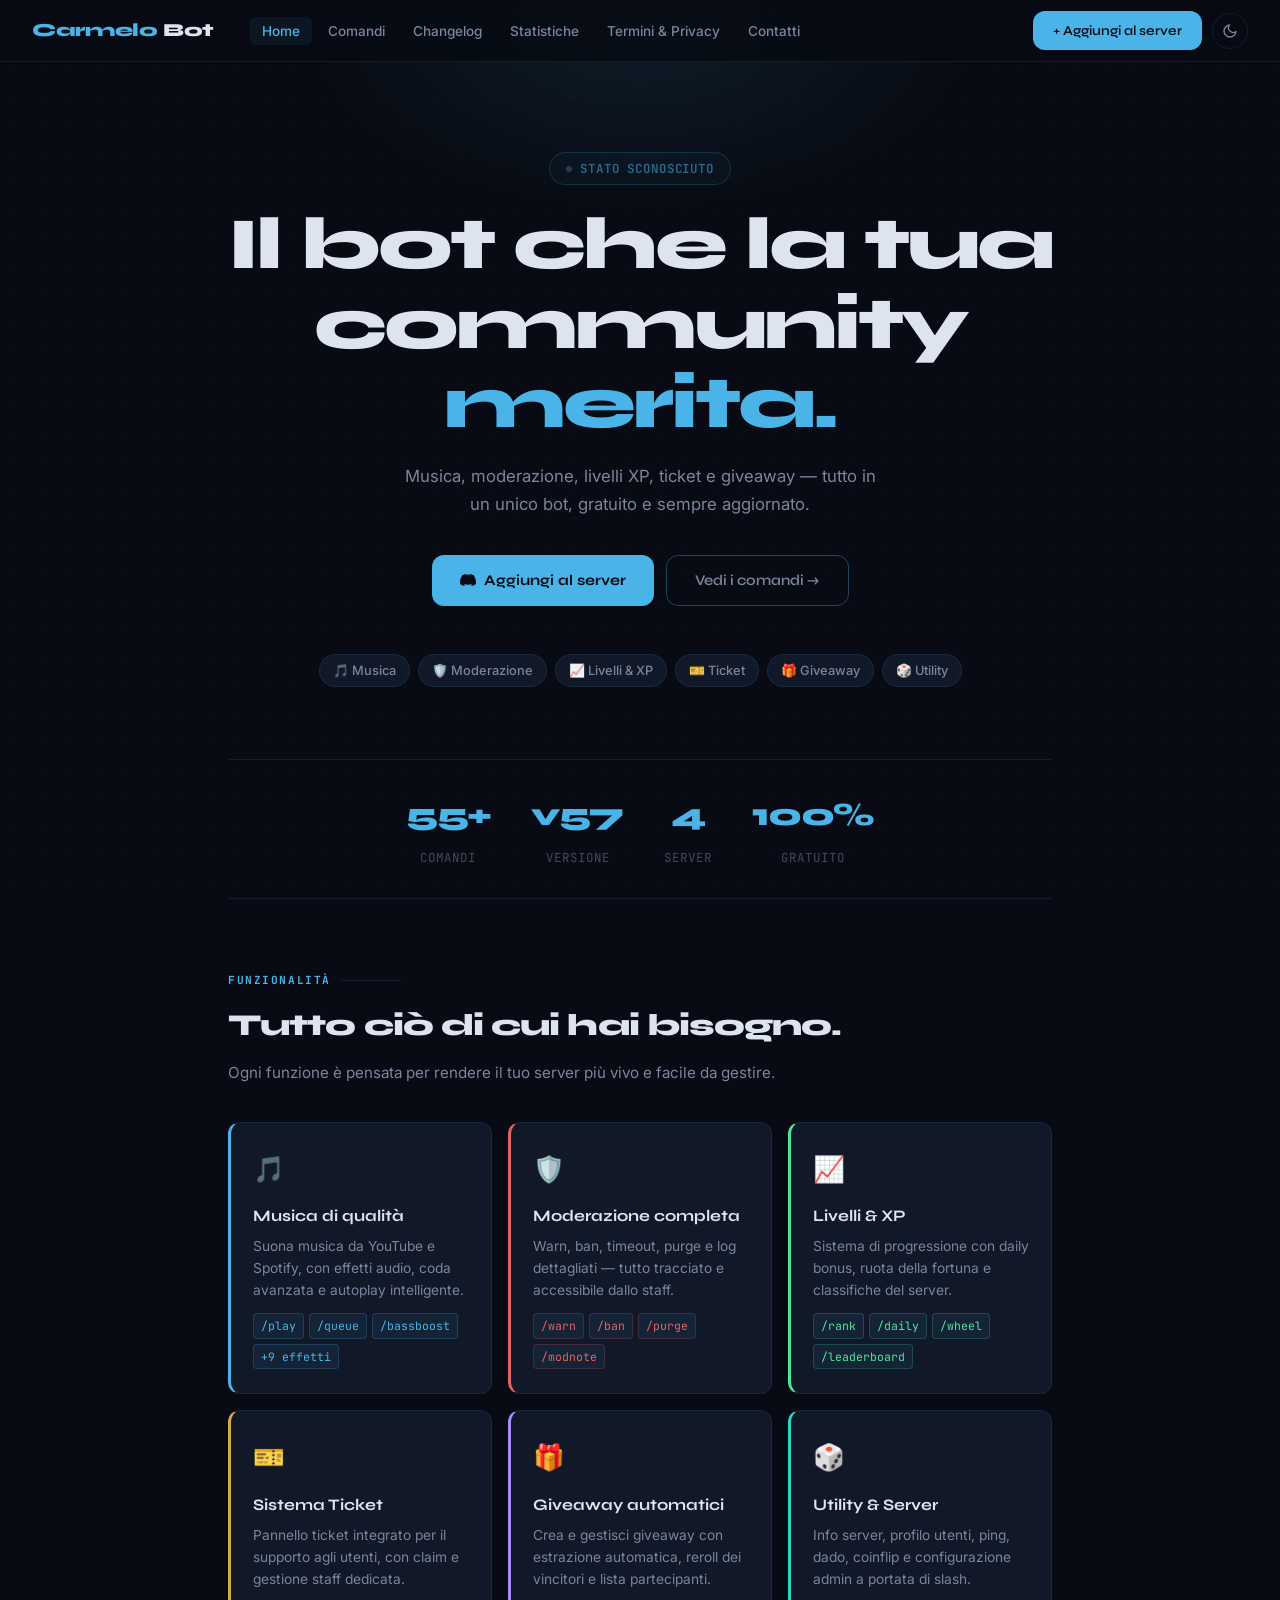
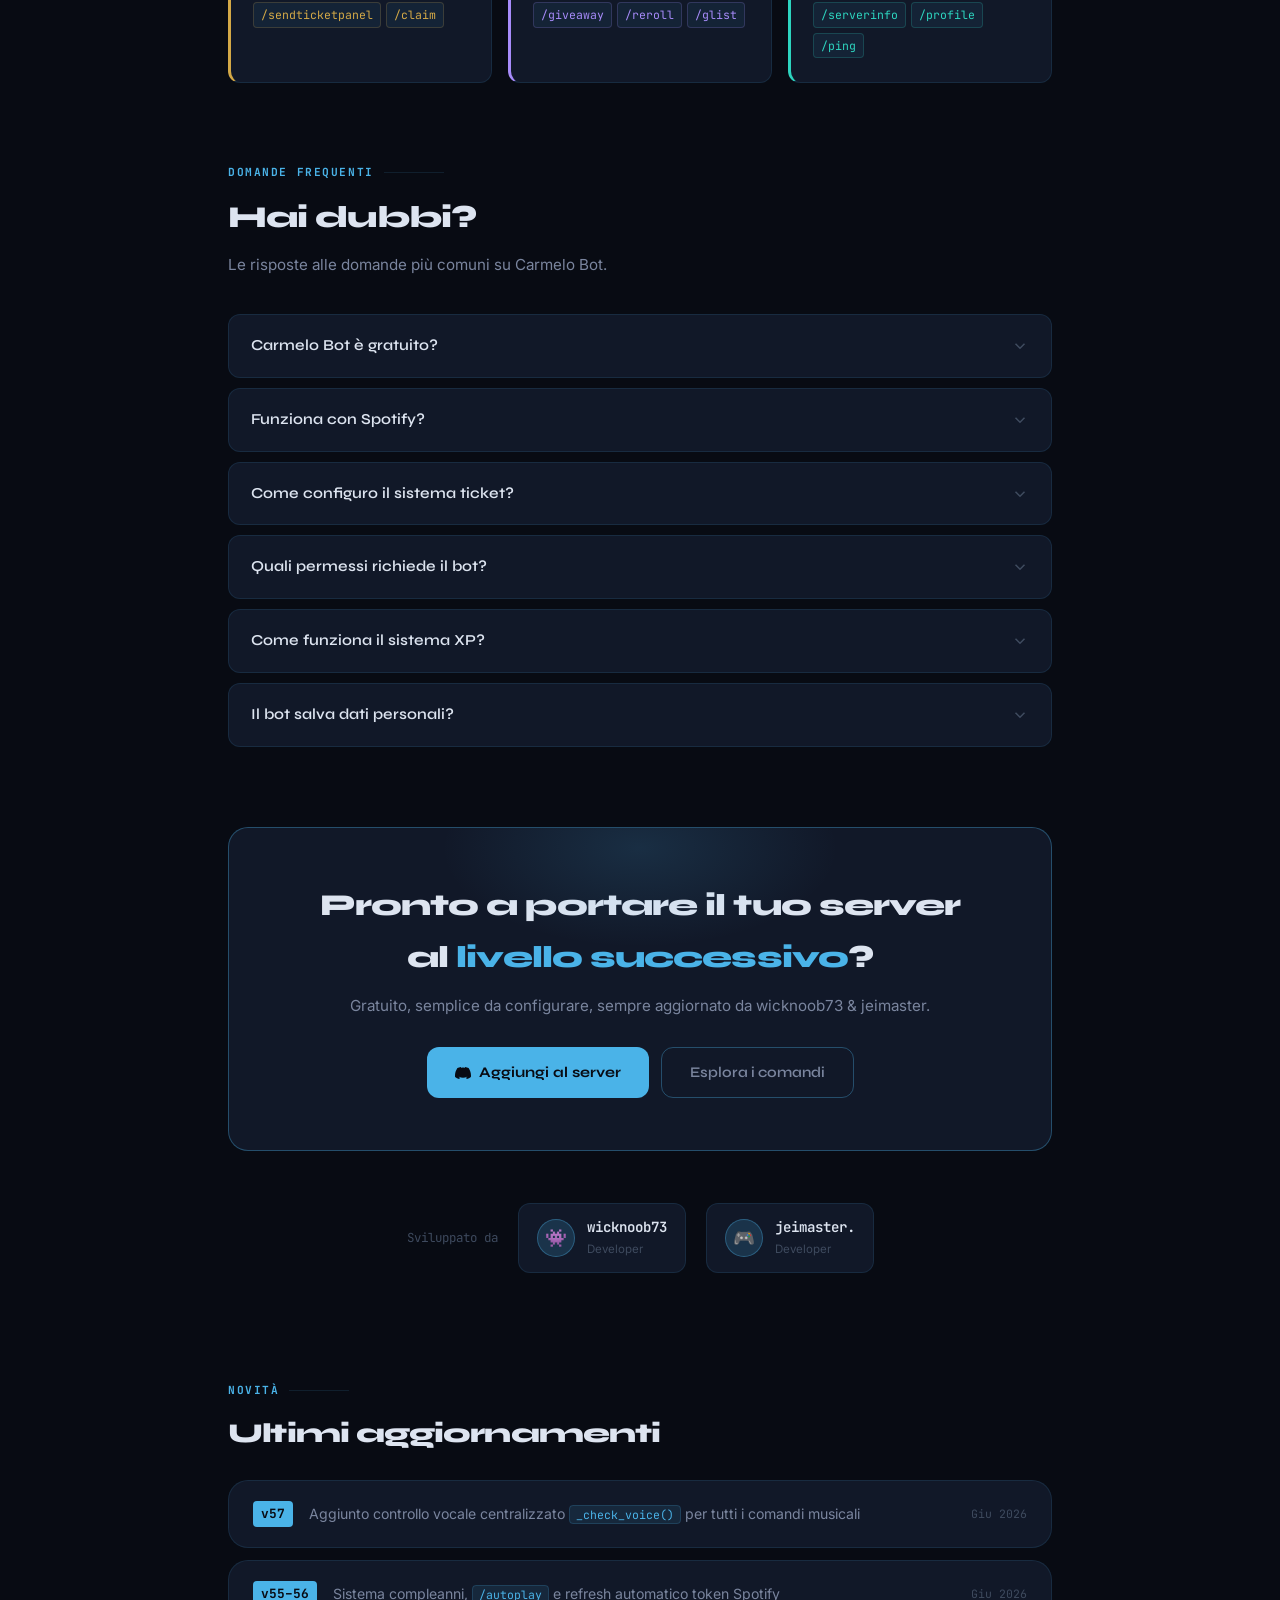
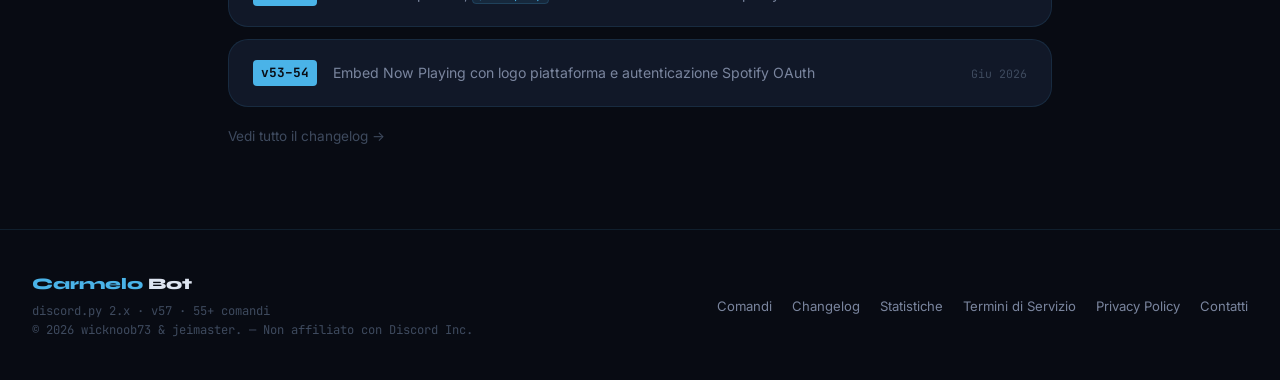
==== commit 81f47cef: "Add files via upload" ====
--- a/index.html
+++ b/index.html
@@ -262,6 +262,10 @@
     <li><a href="legal.html#contatti">Contatti</a></li>
   </ul>
   <a href="#" class="navbar-cta">+ Aggiungi al server</a>
+  <button class="theme-toggle" id="themeToggle" aria-label="Cambia tema">
+    <svg class="icon-moon" viewBox="0 0 24 24" fill="none" stroke="currentColor" stroke-width="2" stroke-linecap="round" stroke-linejoin="round"><path d="M21 12.79A9 9 0 1 1 11.21 3 7 7 0 0 0 21 12.79z"/></svg>
+    <svg class="icon-sun"  viewBox="0 0 24 24" fill="none" stroke="currentColor" stroke-width="2" stroke-linecap="round" stroke-linejoin="round"><circle cx="12" cy="12" r="5"/><line x1="12" y1="1" x2="12" y2="3"/><line x1="12" y1="21" x2="12" y2="23"/><line x1="4.22" y1="4.22" x2="5.64" y2="5.64"/><line x1="18.36" y1="18.36" x2="19.78" y2="19.78"/><line x1="1" y1="12" x2="3" y2="12"/><line x1="21" y1="12" x2="23" y2="12"/><line x1="4.22" y1="19.78" x2="5.64" y2="18.36"/><line x1="18.36" y1="5.64" x2="19.78" y2="4.22"/></svg>
+  </button>
   <button class="hamburger" id="hamburgerBtn" aria-label="Menu"><span></span><span></span><span></span></button>
 </nav>
 
@@ -311,15 +315,15 @@
   <!-- Stats -->
   <div class="stats-row">
     <div class="stat-item">
-      <span class="stat-num">60+</span>
+      <span class="stat-num">55+</span>
       <span class="stat-lbl">Comandi</span>
     </div>
     <div class="stat-item">
-      <span class="stat-num">v58</span>
+      <span class="stat-num">v57</span>
       <span class="stat-lbl">Versione</span>
     </div>
     <div class="stat-item">
-      <span class="stat-num">3</span>
+      <span class="stat-num">4</span>
       <span class="stat-lbl">Server</span>
     </div>
     <div class="stat-item">
@@ -519,7 +523,7 @@
 <footer>
   <div class="footer-left">
     <div class="footer-brand"><span>Carmelo</span> Bot</div>
-    <div class="footer-meta">discord.py 2.x · v58 · 60+ comandi</div>
+    <div class="footer-meta">discord.py 2.x · v57 · 55+ comandi</div>
     <div class="footer-copy">© 2026 wicknoob73 & jeimaster. — Non affiliato con Discord Inc.</div>
   </div>
   <ul class="footer-links">
@@ -599,5 +603,21 @@
   btt.addEventListener('click', () => window.scrollTo({ top: 0, behavior: 'smooth' }));
 }
 </script>
+
+<script>
+// ── Theme toggle ──────────────────────────────────────────
+(function() {
+  const saved = localStorage.getItem('theme');
+  if (saved === 'light') document.documentElement.classList.add('light');
+})();
+document.addEventListener('DOMContentLoaded', () => {
+  const btn = document.getElementById('themeToggle');
+  if (!btn) return;
+  btn.addEventListener('click', () => {
+    const isLight = document.documentElement.classList.toggle('light');
+    localStorage.setItem('theme', isLight ? 'light' : 'dark');
+  });
+});
+</script>
 </body>
 </html>
--- a/style.css
+++ b/style.css
@@ -516,3 +516,79 @@
   .navbar-cta   { display: none; }
   .back-to-top  { bottom: 20px; right: 16px; }
 }
+
+/* ══════════════════════════════════════════════════════════
+   LIGHT MODE
+   ══════════════════════════════════════════════════════════ */
+
+:root.light {
+  --bg-base:    #f0f4f8;
+  --bg-surface: #e2e8f0;
+  --bg-card:    #ffffff;
+  --bg-hover:   #e8edf5;
+
+  --blue:       #2a7db5;
+  --blue-dim:   #1e5f8a;
+  --blue-glow:  rgba(42,125,181,0.15);
+  --blue-faint: rgba(42,125,181,0.07);
+
+  --text-primary:   #0f172a;
+  --text-secondary: #475569;
+  --text-muted:     #94a3b8;
+
+  --border:       rgba(42,125,181,0.15);
+  --border-hover: rgba(42,125,181,0.4);
+}
+
+:root.light body::before {
+  background-image: radial-gradient(rgba(42,125,181,0.07) 1px, transparent 1px);
+}
+
+:root.light body::after {
+  background: radial-gradient(ellipse, rgba(42,125,181,0.07) 0%, transparent 70%);
+}
+
+:root.light .navbar {
+  background: rgba(240,244,248,0.9);
+}
+
+:root.light .mobile-menu {
+  background: rgba(240,244,248,0.98);
+}
+
+:root.light .back-to-top {
+  background: var(--bg-card);
+  border-color: var(--border-hover);
+}
+
+:root.light .back-to-top svg { stroke: var(--text-secondary); }
+:root.light .back-to-top:hover { background: var(--blue); border-color: var(--blue); }
+:root.light .back-to-top:hover svg { stroke: #fff; }
+
+/* ── Theme toggle button ── */
+.theme-toggle {
+  width: 36px; height: 36px;
+  border-radius: 50%;
+  background: none;
+  border: 1px solid var(--border);
+  display: flex; align-items: center; justify-content: center;
+  cursor: pointer;
+  color: var(--text-secondary);
+  transition: all var(--ease);
+  flex-shrink: 0;
+  margin-left: 10px;
+}
+
+.theme-toggle:hover {
+  border-color: var(--blue);
+  color: var(--blue);
+  background: var(--blue-faint);
+}
+
+.theme-toggle svg { width: 16px; height: 16px; }
+
+/* Icona sole in dark, luna in light */
+.theme-toggle .icon-sun  { display: none; }
+.theme-toggle .icon-moon { display: block; }
+:root.light .theme-toggle .icon-sun  { display: block; }
+:root.light .theme-toggle .icon-moon { display: none; }
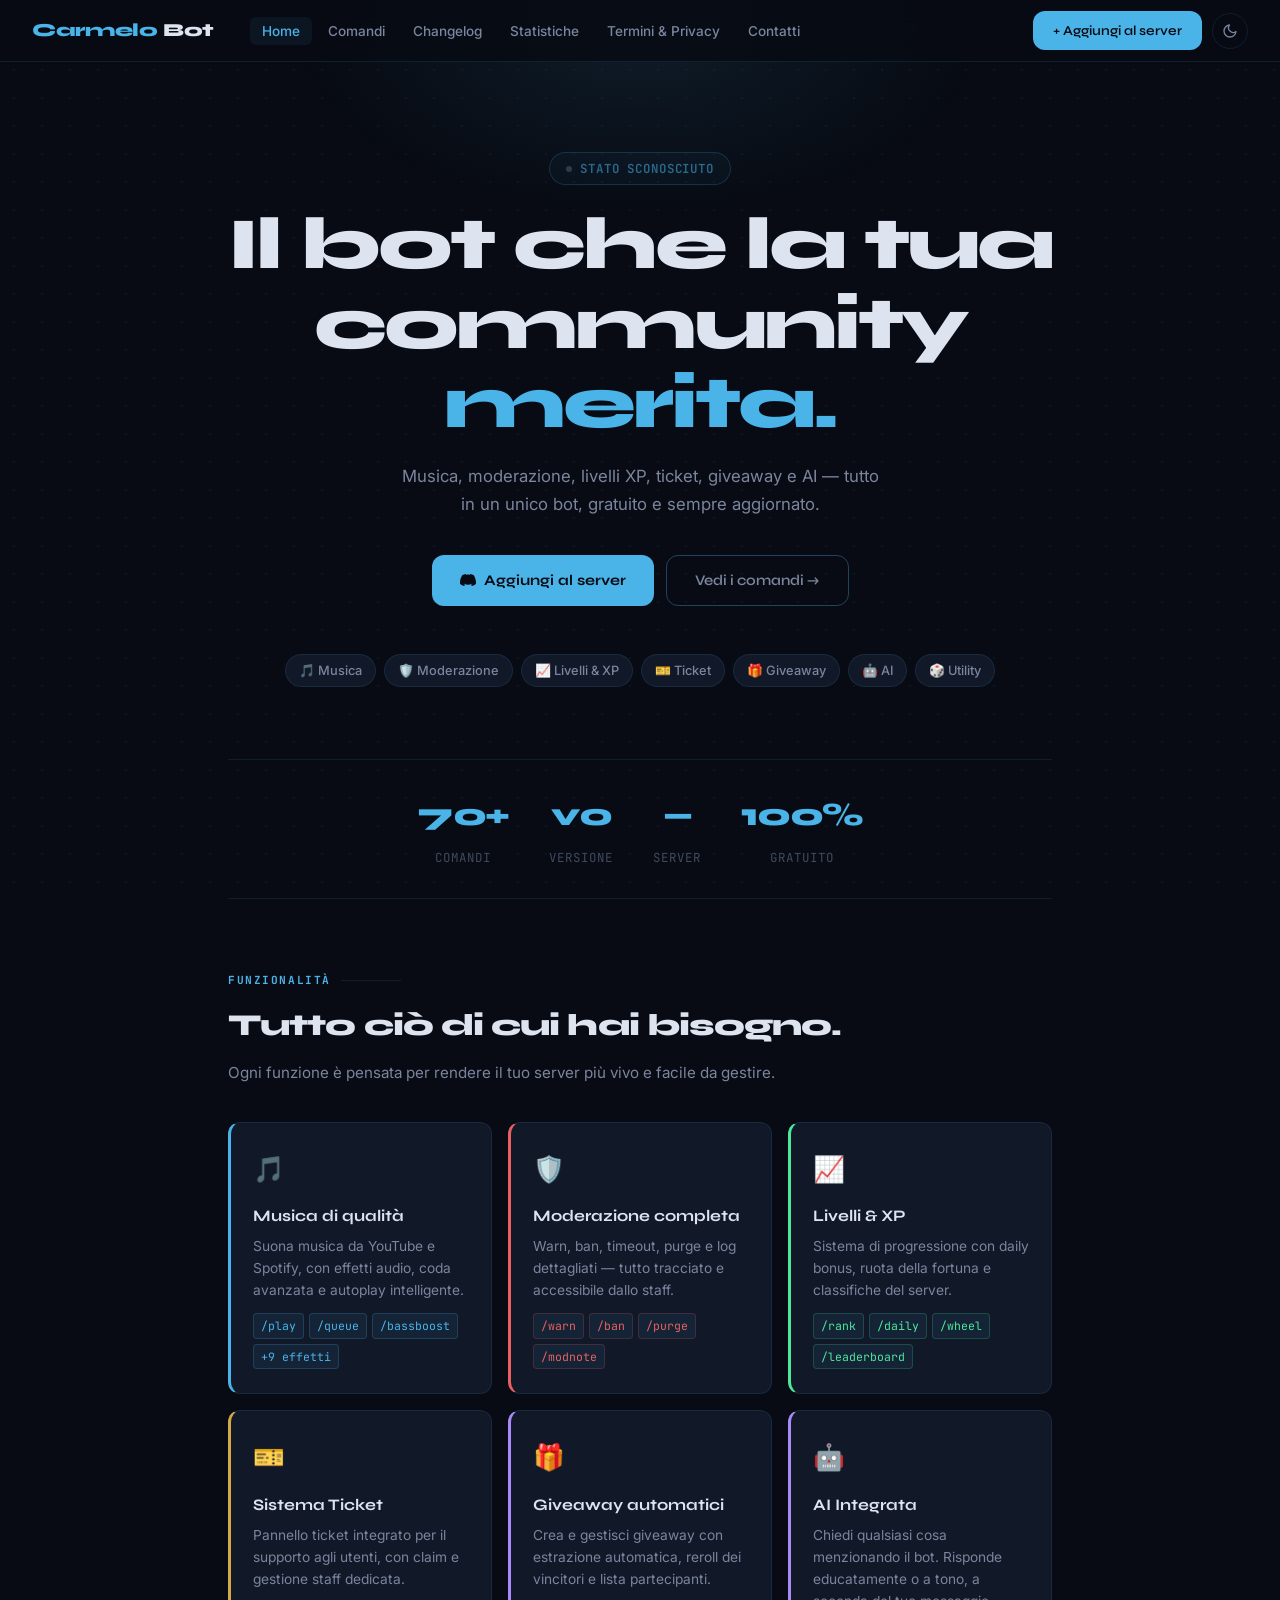
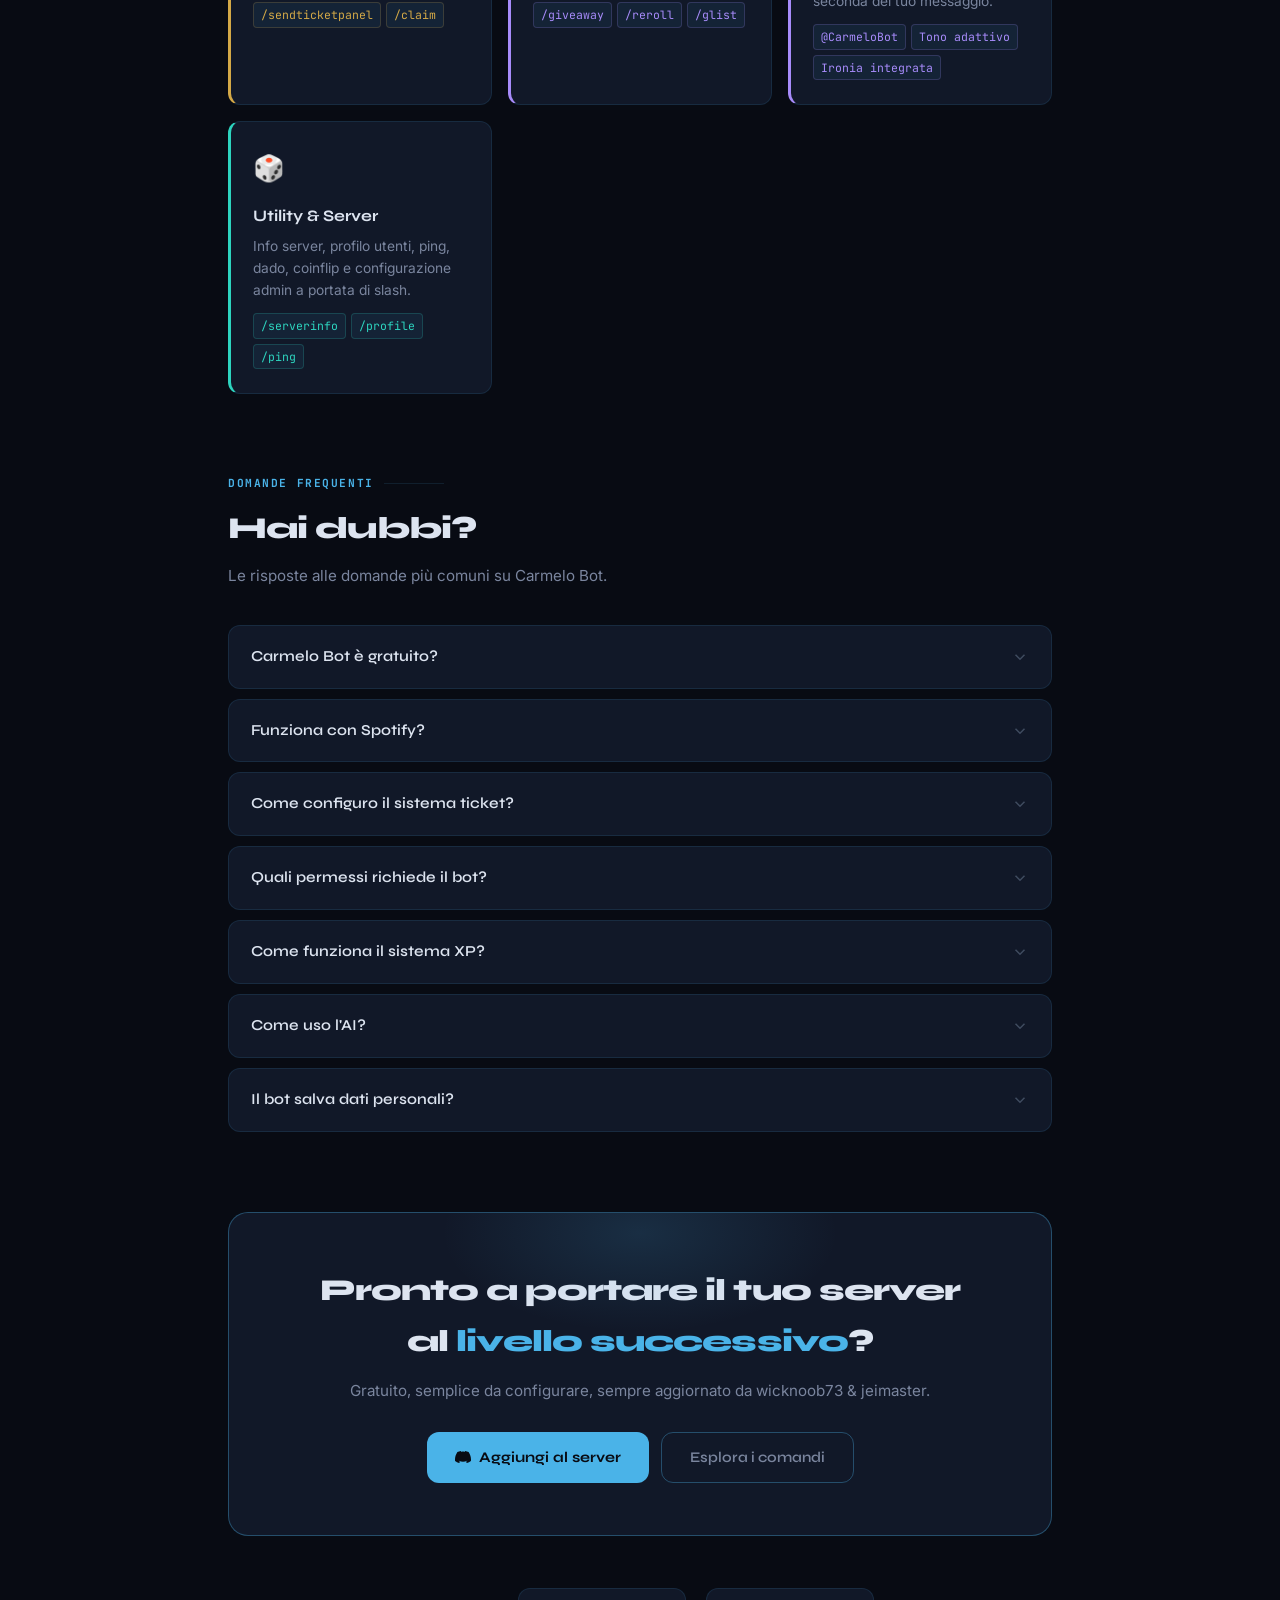
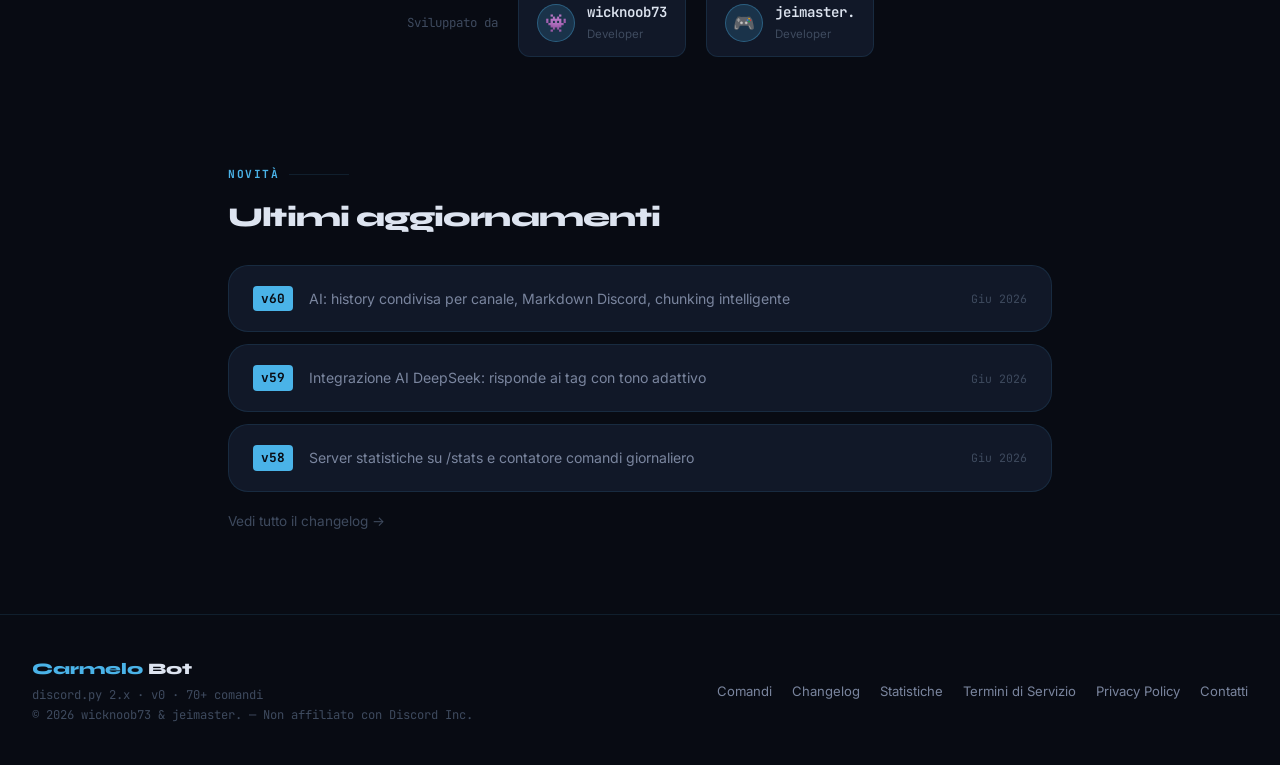
==== commit aa7abb58: "Add files via upload" ====
--- a/index.html
+++ b/index.html
@@ -4,12 +4,12 @@
   <meta charset="UTF-8">
   <meta name="viewport" content="width=device-width, initial-scale=1.0">
   <title>Carmelo Bot — Il tuo bot Discord tutto-in-uno</title>
-  <meta name="description" content="Musica, moderazione, livelli XP, ticket, giveaway e molto altro. Carmelo Bot è il bot Discord per la tua community.">
+  <meta name="description" content="Musica, moderazione, livelli XP, ticket, giveaway e AI. Carmelo Bot è il bot Discord per la tua community.">
 
   <!-- Open Graph / Discord embed -->
   <meta property="og:type"        content="website">
   <meta property="og:title"       content="Carmelo Bot — Il tuo bot Discord tutto-in-uno">
-  <meta property="og:description" content="Musica, moderazione, livelli XP, ticket, giveaway e molto altro. Gratuito e sempre aggiornato.">
+  <meta property="og:description" content="Musica, moderazione, livelli XP, ticket, giveaway e AI. Gratuito e sempre aggiornato.">
   <meta property="og:image"       content="https://placehold.co/1200x630/0a0c14/4ab3e8?text=Carmelo+Bot">
   <meta name="theme-color"        content="#4ab3e8">
   <meta name="twitter:card"       content="summary_large_image">
@@ -249,6 +249,8 @@
   </style>
 </head>
 <body>
+	
+<script src="version.js" defer></script>	
 
 <!-- ── Navbar ─────────────────────────────────────────── -->
 <nav class="navbar">
@@ -290,7 +292,7 @@
     <h1>Il bot che la tua<br>community <span class="accent">merita.</span></h1>
 
     <p class="hero-sub">
-      Musica, moderazione, livelli XP, ticket e giveaway —
+      Musica, moderazione, livelli XP, ticket, giveaway e AI —
       tutto in un unico bot, gratuito e sempre aggiornato.
     </p>
 
@@ -308,6 +310,7 @@
       <span class="chip">📈 Livelli & XP</span>
       <span class="chip">🎫 Ticket</span>
       <span class="chip">🎁 Giveaway</span>
+      <span class="chip">🤖 AI</span>
       <span class="chip">🎲 Utility</span>
     </div>
   </header>
@@ -315,15 +318,15 @@
   <!-- Stats -->
   <div class="stats-row">
     <div class="stat-item">
-      <span class="stat-num">55+</span>
+      <span class="stat-num">70+</span>
       <span class="stat-lbl">Comandi</span>
     </div>
     <div class="stat-item">
-      <span class="stat-num">v57</span>
+      <span class="stat-num"><span class="bot-version">v0</span></span>
       <span class="stat-lbl">Versione</span>
     </div>
     <div class="stat-item">
-      <span class="stat-num">4</span>
+      <span class="stat-num" id="statServers">—</span>
       <span class="stat-lbl">Server</span>
     </div>
     <div class="stat-item">
@@ -388,6 +391,16 @@
         <span class="feat-tag" style="color:#a78bfa;border-color:rgba(167,139,250,0.2);">/giveaway</span>
         <span class="feat-tag" style="color:#a78bfa;border-color:rgba(167,139,250,0.2);">/reroll</span>
         <span class="feat-tag" style="color:#a78bfa;border-color:rgba(167,139,250,0.2);">/glist</span>
+      </div>
+    </div>
+    <div class="feat-card" style="--feat-color:#a78bfa;">
+      <span class="feat-icon">🤖</span>
+      <div class="feat-title">AI Integrata</div>
+      <p class="feat-desc">Chiedi qualsiasi cosa menzionando il bot. Risponde educatamente o a tono, a seconda del tuo messaggio.</p>
+      <div class="feat-tags">
+        <span class="feat-tag" style="color:#a78bfa;border-color:rgba(167,139,250,0.2);">@CarmeloBot</span>
+        <span class="feat-tag" style="color:#a78bfa;border-color:rgba(167,139,250,0.2);">Tono adattivo</span>
+        <span class="feat-tag" style="color:#a78bfa;border-color:rgba(167,139,250,0.2);">Ironia integrata</span>
       </div>
     </div>
     <div class="feat-card" style="--feat-color:#2dd4bf;">
@@ -445,6 +458,13 @@
     </details>
     <details class="faq-item">
       <summary class="faq-q">
+        Come uso l'AI?
+        <svg class="faq-chevron" viewBox="0 0 24 24" fill="none" stroke="currentColor" stroke-width="2"><polyline points="6 9 12 15 18 9"/></svg>
+      </summary>
+      <div class="faq-a">Basta menzionare <strong>@Carmelo Bot</strong> in un messaggio seguito dalla tua domanda. L'AI risponderà nel canale. Se fai domande serie riceverai risposte educate; se usi parolacce, il bot risponderà a tono con ironia!</div>
+    </details>
+    <details class="faq-item">
+      <summary class="faq-q">
         Il bot salva dati personali?
         <svg class="faq-chevron" viewBox="0 0 24 24" fill="none" stroke="currentColor" stroke-width="2"><polyline points="6 9 12 15 18 9"/></svg>
       </summary>
@@ -480,8 +500,6 @@
 
 </div>
 
-<!-- ── Footer ─────────────────────────────────────────── -->
-
 <!-- ── Ultimi aggiornamenti ── -->
 <section style="position:relative;z-index:1;max-width:880px;margin:0 auto;padding:0 28px 80px;">
   <div class="section-label">Novità</div>
@@ -490,26 +508,26 @@
   </h2>
   <div style="display:flex;flex-direction:column;gap:12px;">
 
-    <a href="changelog.html#vv57" style="text-decoration:none;">
+    <a href="changelog.html#vv60" style="text-decoration:none;">
       <div style="background:var(--bg-card);border:1px solid var(--border);border-radius:var(--radius-lg);padding:20px 24px;display:flex;align-items:center;gap:16px;transition:border-color .2s,box-shadow .2s;" onmouseover="this.style.borderColor='rgba(74,179,232,0.35)';this.style.boxShadow='0 4px 20px rgba(0,0,0,0.3)'" onmouseout="this.style.borderColor='rgba(74,179,232,0.12)';this.style.boxShadow='none'">
-        <span style="font-family:var(--font-mono);font-size:0.8rem;font-weight:700;color:var(--bg-base);background:var(--blue);border-radius:4px;padding:2px 8px;flex-shrink:0;">v57</span>
-        <span style="color:var(--text-secondary);font-size:0.88rem;flex:1;">Aggiunto controllo vocale centralizzato <code>_check_voice()</code> per tutti i comandi musicali</span>
+        <span style="font-family:var(--font-mono);font-size:0.8rem;font-weight:700;color:var(--bg-base);background:var(--blue);border-radius:4px;padding:2px 8px;flex-shrink:0;">v60</span>
+        <span style="color:var(--text-secondary);font-size:0.88rem;flex:1;">AI: history condivisa per canale, Markdown Discord, chunking intelligente</span>
         <span style="font-family:var(--font-mono);font-size:0.72rem;color:var(--text-muted);flex-shrink:0;">Giu 2026</span>
       </div>
     </a>
 
-    <a href="changelog.html#vv55-v56" style="text-decoration:none;">
+    <a href="changelog.html#vv59" style="text-decoration:none;">
       <div style="background:var(--bg-card);border:1px solid var(--border);border-radius:var(--radius-lg);padding:20px 24px;display:flex;align-items:center;gap:16px;transition:border-color .2s,box-shadow .2s;" onmouseover="this.style.borderColor='rgba(74,179,232,0.35)';this.style.boxShadow='0 4px 20px rgba(0,0,0,0.3)'" onmouseout="this.style.borderColor='rgba(74,179,232,0.12)';this.style.boxShadow='none'">
-        <span style="font-family:var(--font-mono);font-size:0.8rem;font-weight:700;color:var(--bg-base);background:var(--blue);border-radius:4px;padding:2px 8px;flex-shrink:0;">v55–56</span>
-        <span style="color:var(--text-secondary);font-size:0.88rem;flex:1;">Sistema compleanni, <code>/autoplay</code> e refresh automatico token Spotify</span>
+        <span style="font-family:var(--font-mono);font-size:0.8rem;font-weight:700;color:var(--bg-base);background:var(--blue);border-radius:4px;padding:2px 8px;flex-shrink:0;">v59</span>
+        <span style="color:var(--text-secondary);font-size:0.88rem;flex:1;">Integrazione AI DeepSeek: risponde ai tag con tono adattivo</span>
         <span style="font-family:var(--font-mono);font-size:0.72rem;color:var(--text-muted);flex-shrink:0;">Giu 2026</span>
       </div>
     </a>
 
-    <a href="changelog.html#vv53-v54" style="text-decoration:none;">
+    <a href="changelog.html#vv58" style="text-decoration:none;">
       <div style="background:var(--bg-card);border:1px solid var(--border);border-radius:var(--radius-lg);padding:20px 24px;display:flex;align-items:center;gap:16px;transition:border-color .2s,box-shadow .2s;" onmouseover="this.style.borderColor='rgba(74,179,232,0.35)';this.style.boxShadow='0 4px 20px rgba(0,0,0,0.3)'" onmouseout="this.style.borderColor='rgba(74,179,232,0.12)';this.style.boxShadow='none'">
-        <span style="font-family:var(--font-mono);font-size:0.8rem;font-weight:700;color:var(--bg-base);background:var(--blue);border-radius:4px;padding:2px 8px;flex-shrink:0;">v53–54</span>
-        <span style="color:var(--text-secondary);font-size:0.88rem;flex:1;">Embed Now Playing con logo piattaforma e autenticazione Spotify OAuth</span>
+        <span style="font-family:var(--font-mono);font-size:0.8rem;font-weight:700;color:var(--bg-base);background:var(--blue);border-radius:4px;padding:2px 8px;flex-shrink:0;">v58</span>
+        <span style="color:var(--text-secondary);font-size:0.88rem;flex:1;">Server statistiche su /stats e contatore comandi giornaliero</span>
         <span style="font-family:var(--font-mono);font-size:0.72rem;color:var(--text-muted);flex-shrink:0;">Giu 2026</span>
       </div>
     </a>
@@ -523,7 +541,7 @@
 <footer>
   <div class="footer-left">
     <div class="footer-brand"><span>Carmelo</span> Bot</div>
-    <div class="footer-meta">discord.py 2.x · v57 · 55+ comandi</div>
+    <div class="footer-meta">discord.py 2.x · <span class="bot-version">v0</span> · 70+ comandi</div>
     <div class="footer-copy">© 2026 wicknoob73 & jeimaster. — Non affiliato con Discord Inc.</div>
   </div>
   <ul class="footer-links">
@@ -579,6 +597,19 @@
 </button>
 
 <script>
+// ── Aggiorna contatore server dalla API ──
+async function updateServerCount() {
+  try {
+    const res = await fetch('https://florists-smaller-toll-platform.trycloudflare.com/stats');
+    if (!res.ok) throw new Error();
+    const data = await res.json();
+    document.getElementById('statServers').textContent = data.servers || '—';
+  } catch {
+    document.getElementById('statServers').textContent = '—';
+  }
+}
+updateServerCount();
+
 // Hamburger
 const ham = document.getElementById('hamburgerBtn');
 const mob = document.getElementById('mobileMenu');
